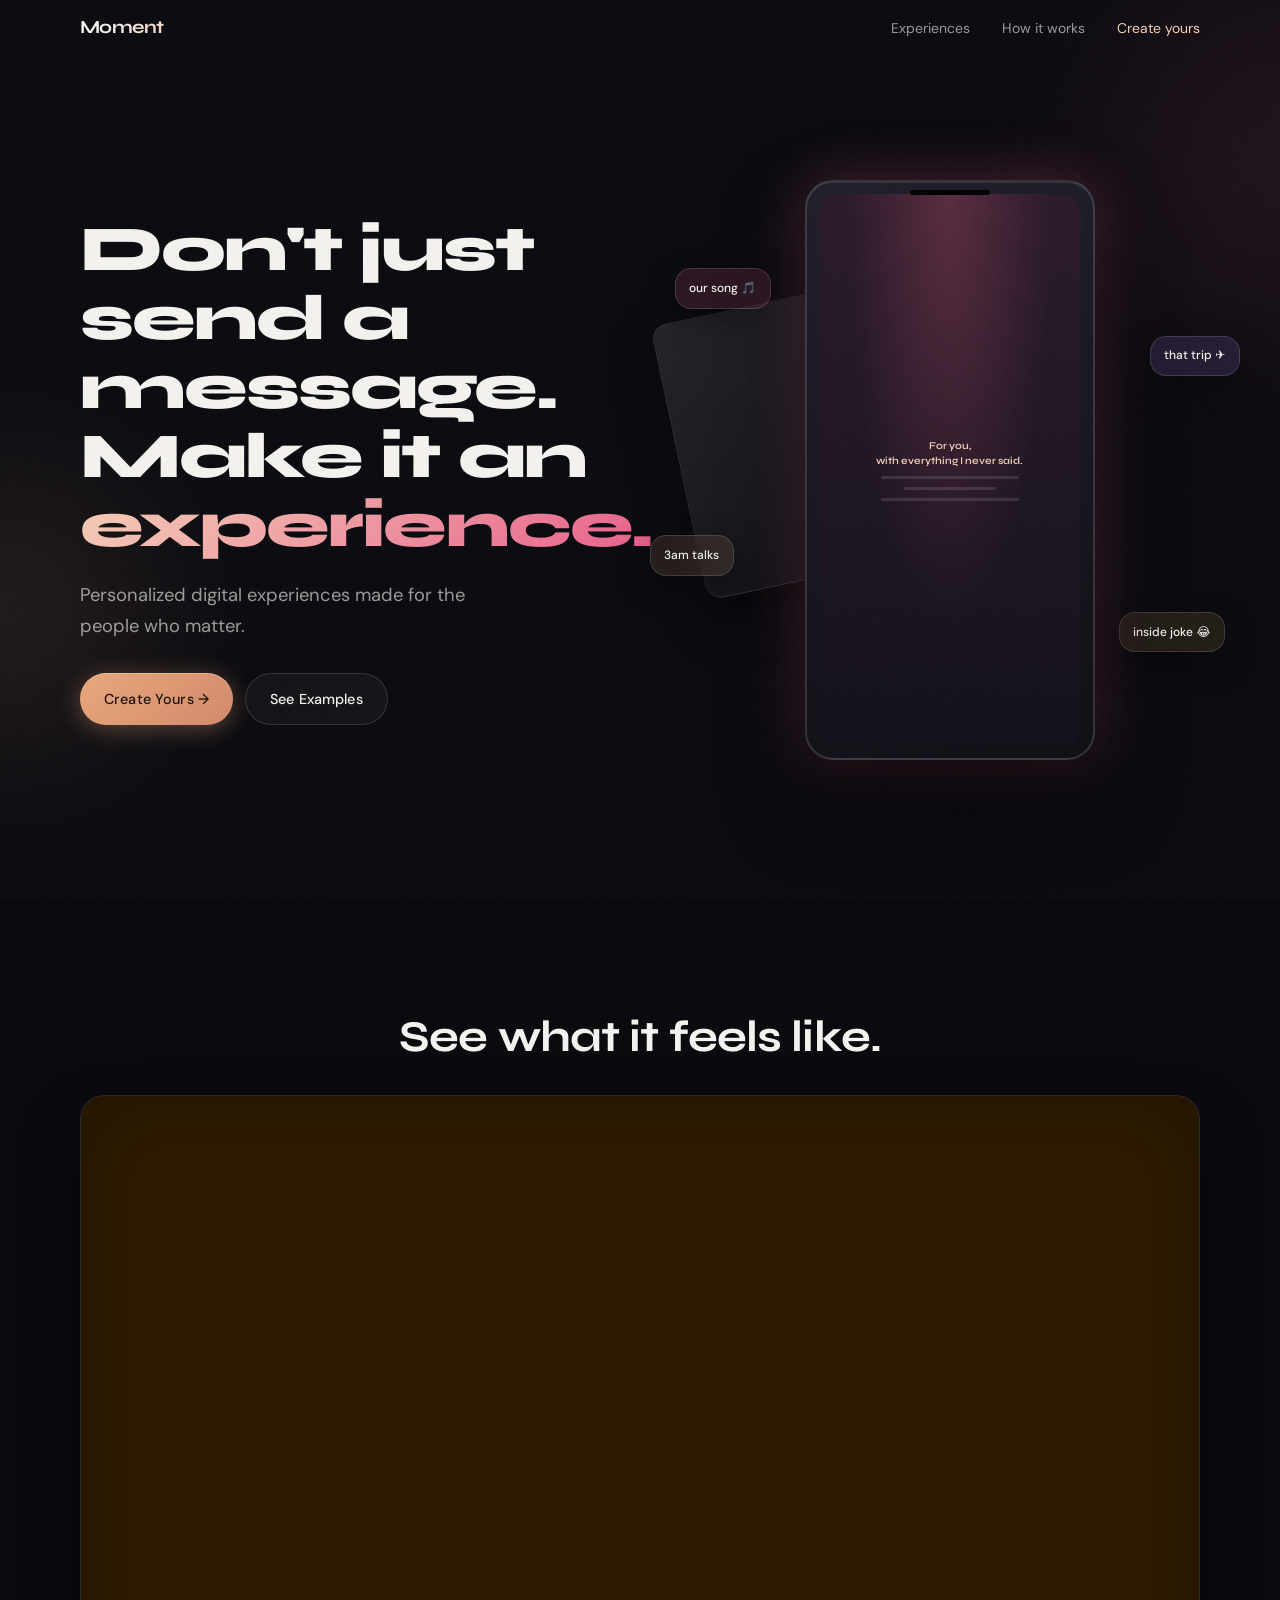
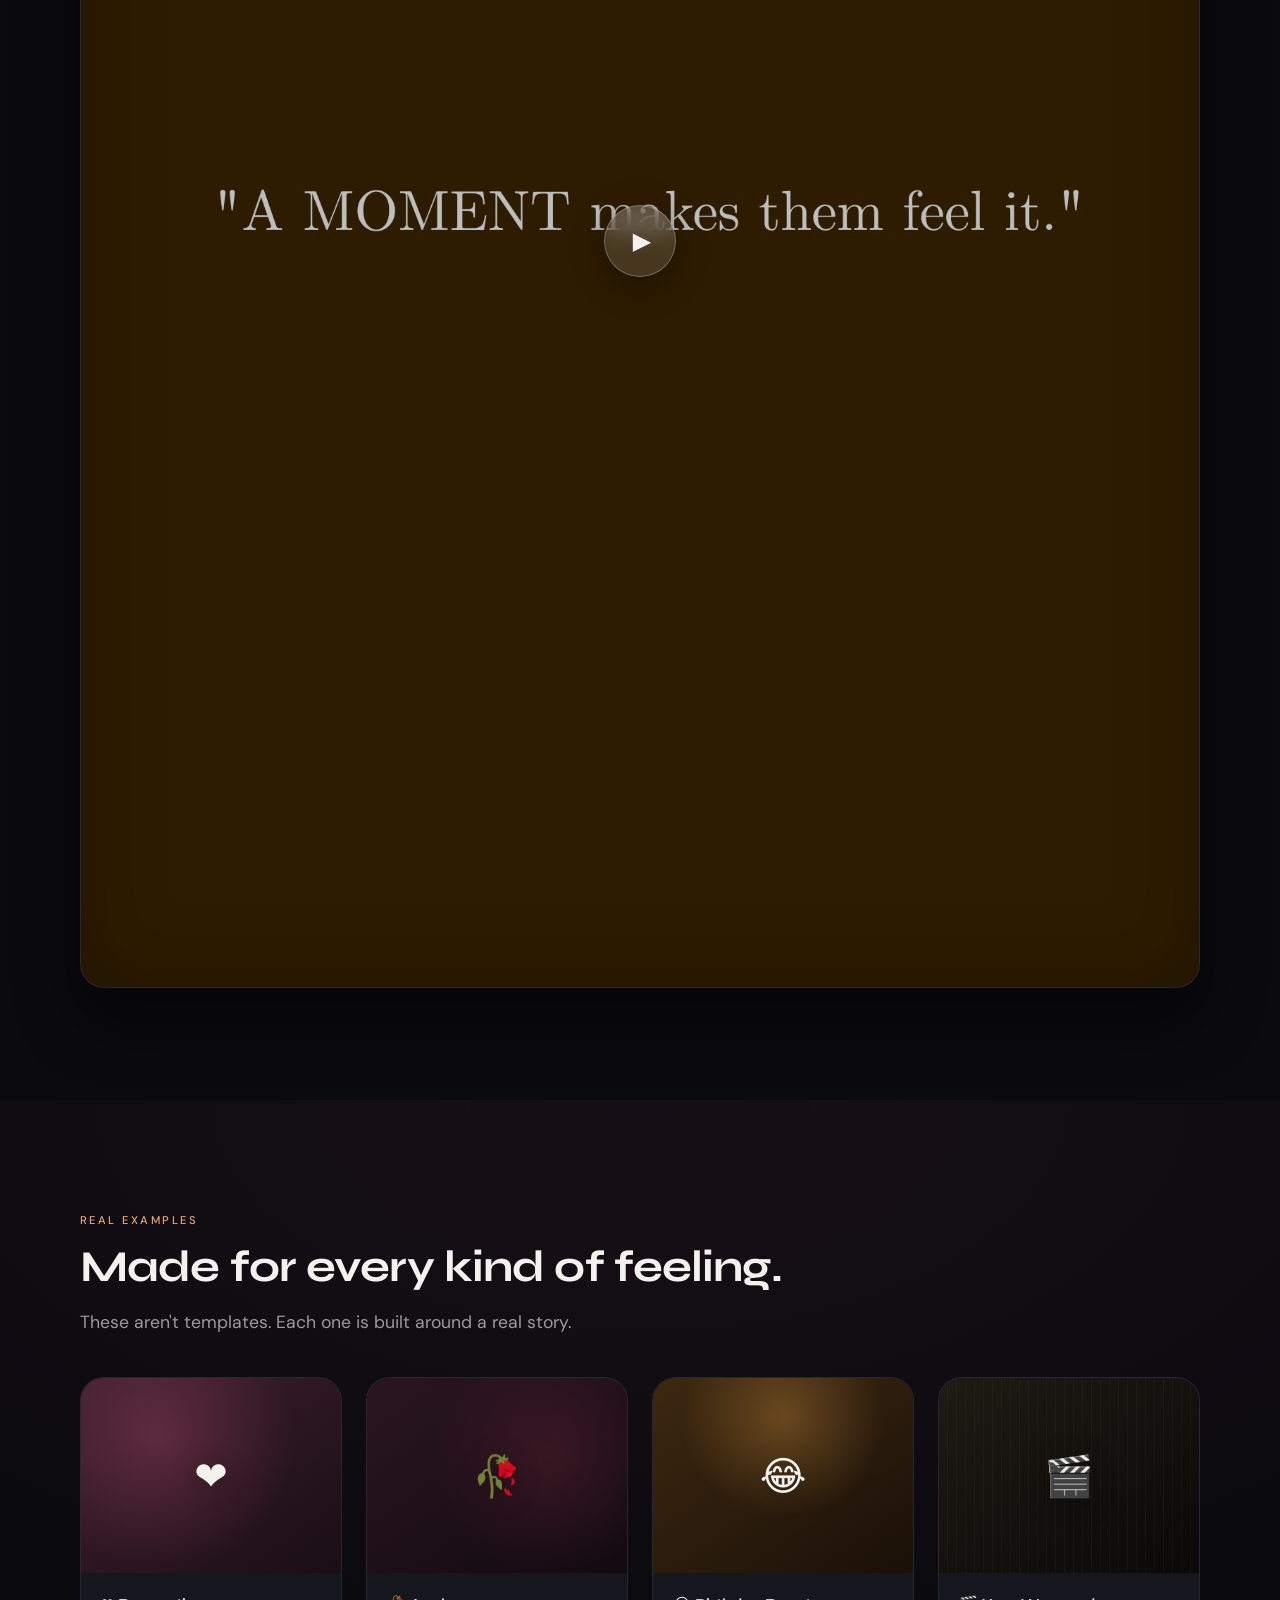
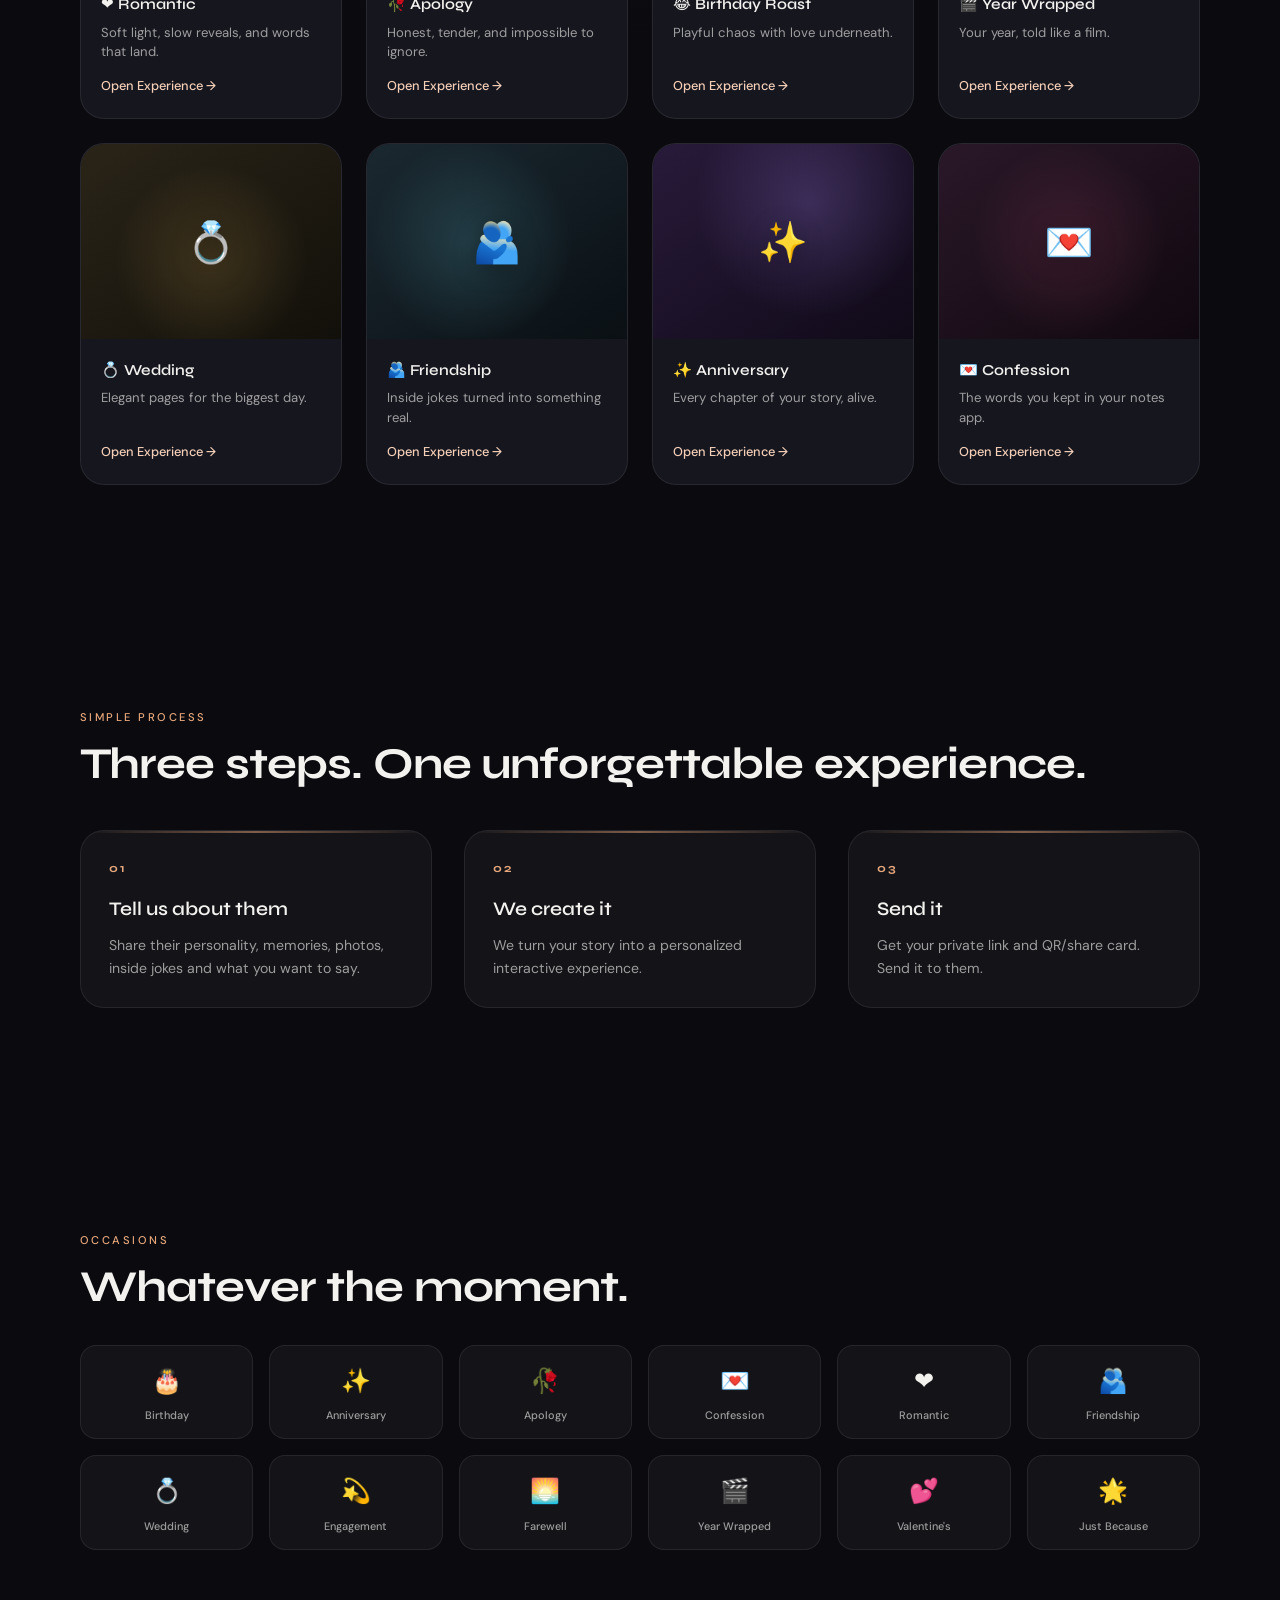
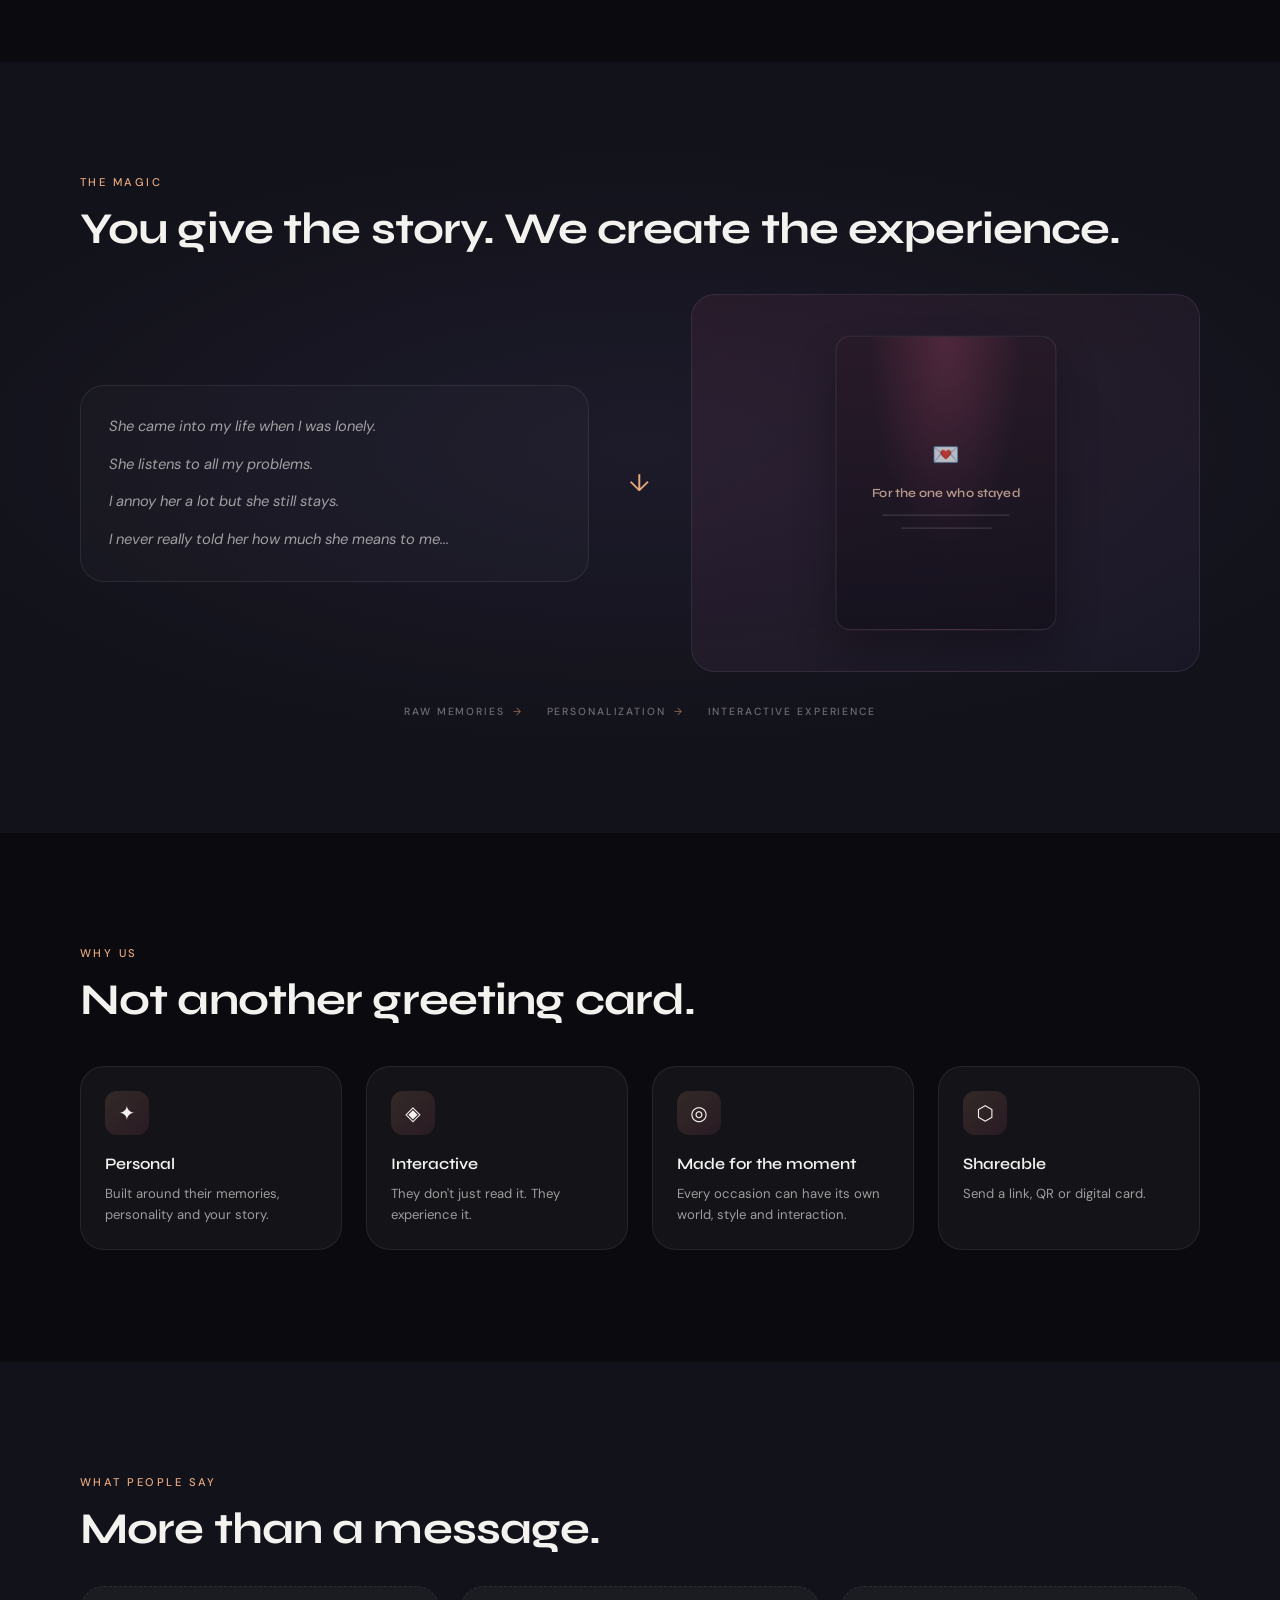
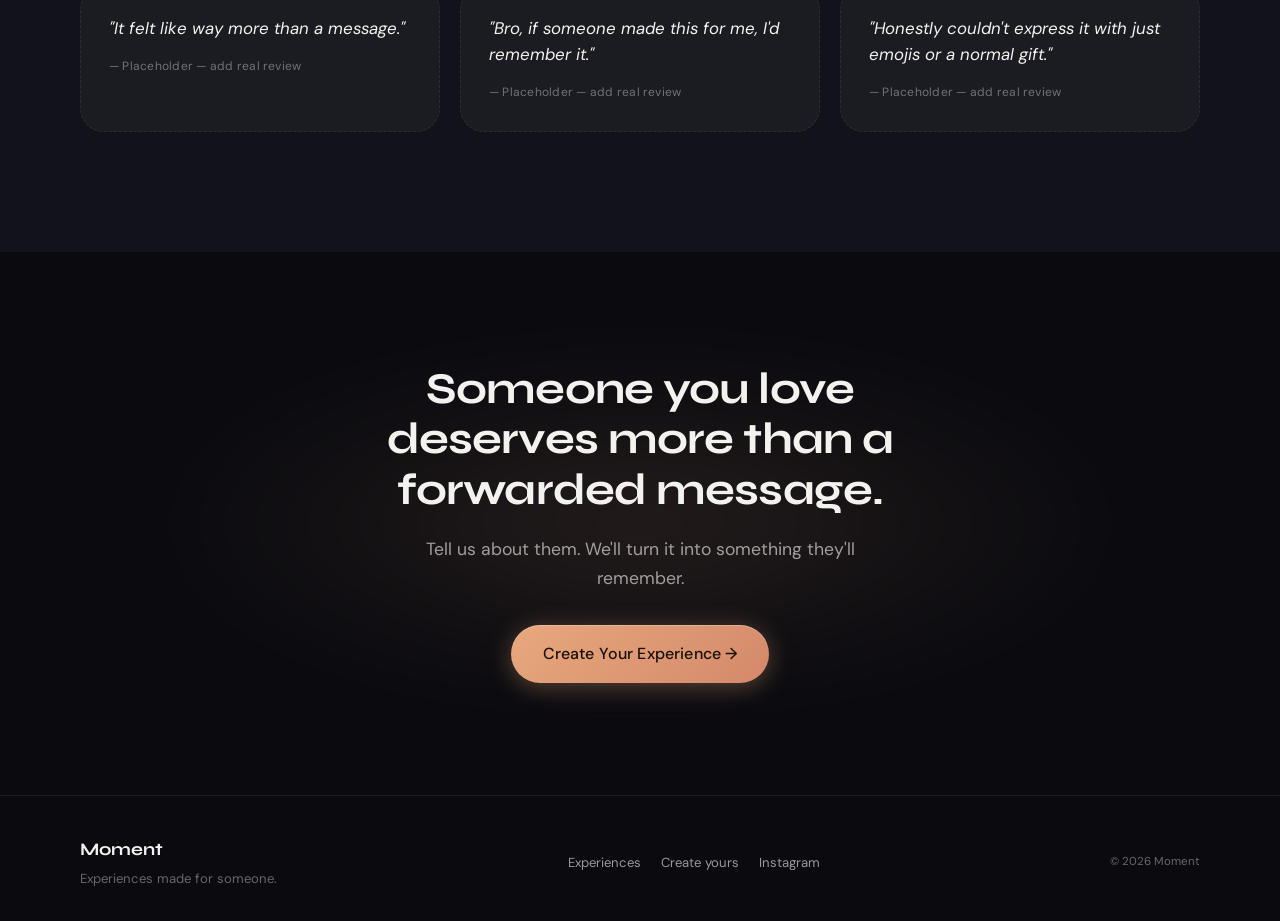
==== index.html @ 61b40cb2 "Update index.html" ====
<!DOCTYPE html>
<html lang="en">
<head>
  <meta charset="UTF-8">
  <meta name="viewport" content="width=device-width, initial-scale=1.0">
  <meta name="description" content="Personalized interactive digital experiences for the people who matter. Not a greeting card — an experience made for someone.">
  <meta name="theme-color" content="#0a0a0f">

  <!-- Open Graph -->
  <meta property="og:type" content="website">
  <meta property="og:title" content="Moment — Make it an experience">
  <meta property="og:description" content="Personalized interactive digital experiences made for the people who matter.">
  <meta property="og:image" content="assets/og-image.jpg">
  <meta property="og:url" content="">

  <!-- Twitter -->
  <meta name="twitter:card" content="summary_large_image">
  <meta name="twitter:title" content="Moment — Make it an experience">
  <meta name="twitter:description" content="Personalized interactive digital experiences made for the people who matter.">
  <meta name="twitter:image" content="assets/og-image.jpg">

  <link rel="icon" href="assets/favicon.ico" type="image/x-icon">
  <link rel="stylesheet" href="style.css">

  <title>Moment — Make it an experience</title>

  <!-- MOBILE PROMO VIDEO FIX ONLY -->
  <style>
   @media  {
    #promo .video-frame {
      width: 100%;
      aspect-ratio: 3 / 4;
      height: auto;
      overflow: hidden;
  }

  #promo #promo-video {
    width: 100%;
    height: 100%;
    object-fit: cover;
    object-position: center;
  }
}
  </style>
</head>
<body>

  <!-- 1. NAVIGATION -->
  <header class="nav" id="nav">
    <div class="nav__inner">
      <a href="#" class="nav__logo" data-brand>Moment</a>

      <button
        class="nav__toggle"
        id="nav-toggle"
        aria-label="Open menu"
        aria-expanded="false"
        aria-controls="nav-menu"
      >
        <span></span>
        <span></span>
        <span></span>
      </button>

      <nav class="nav__menu" id="nav-menu">
        <a href="#experiences" class="nav__link">Experiences</a>
        <a href="#how-it-works" class="nav__link">How it works</a>
        <a href="create.html" class="nav__link nav__link--cta" data-order-link>
          Create yours
        </a>
      </nav>
    </div>
  </header>

  <main>

    <!-- 2. HERO -->
    <section class="hero" id="hero">
      <div class="hero__bg" aria-hidden="true">
        <div class="hero__glow hero__glow--1"></div>
        <div class="hero__glow hero__glow--2"></div>
      </div>

      <div class="hero__inner">
        <div class="hero__content reveal">
          <h1 class="hero__headline">
            Don't just send a message.<br>
            Make it an <em>experience.</em>
          </h1>

          <p class="hero__sub">
            Personalized digital experiences made for the people who matter.
          </p>

          <div class="hero__ctas">
            <a href="create.html" class="btn btn--primary" data-order-link>
              Create Yours →
            </a>

            <a href="#experiences" class="btn btn--ghost">
              See Examples
            </a>
          </div>
        </div>

        <div class="hero__visual" id="hero-visual" aria-hidden="true">
          <div class="hero__card-float"></div>

          <div class="hero__memory hero__memory--1">
            our song 🎵
          </div>

          <div class="hero__memory hero__memory--2">
            that trip ✈️
          </div>

          <div class="hero__memory hero__memory--3">
            3am talks
          </div>

          <div class="hero__memory hero__memory--4">
            inside joke 😂
          </div>

          <div class="hero__phone">
            <div class="hero__phone-notch"></div>

            <div class="hero__phone-screen">
              <span class="hero__phone-text">
                For you,<br>
                with everything I never said.
              </span>

              <div class="hero__phone-line"></div>
              <div class="hero__phone-line hero__phone-line--short"></div>
              <div class="hero__phone-line"></div>
            </div>
          </div>
        </div>
      </div>
    </section>

    <!-- 3. PROMO VIDEO -->
    <section class="section video-section" id="promo">
      <div class="container">

        <h2 class="section-title reveal">
          See what it feels like.
        </h2>

        <div class="video-frame reveal reveal-delay-1">

          <video
            id="promo-video"
            playsinline
            muted
            preload="metadata"
            poster="assets/promo-poster.jpg"
          >
            <!-- MOBILE -->
            <source
              src="assets/mobile.mp4"
              media="(max-width: 768px)"
              type="video/mp4"
            >

            <!-- DESKTOP -->
            <source
              src="assets/promo.mp4"
              type="video/mp4"
            >
          </video>

          <div class="video-play" id="video-play">
            <button
              class="video-play__btn"
              aria-label="Play video"
            >
              ▶
            </button>
          </div>

        </div>
      </div>
    </section>

    <!-- 4. REAL EXPERIENCES / DEMOS -->
    <section class="section experiences" id="experiences">
      <div class="container">

        <p class="section-label reveal">
          Real examples
        </p>

        <h2 class="section-title reveal">
          Made for every kind of feeling.
        </h2>

        <p class="section-subtitle reveal reveal-delay-1">
          These aren't templates. Each one is built around a real story.
        </p>

        <div class="demo-grid" id="demo-grid"></div>

      </div>
    </section>

    <!-- 5. HOW IT WORKS -->
    <section class="section" id="how-it-works">
      <div class="container">

        <p class="section-label reveal">
          Simple process
        </p>

        <h2 class="section-title reveal">
          Three steps. One unforgettable experience.
        </h2>

        <div class="steps">

          <article class="step reveal">
            <div class="step__num">01</div>

            <h3 class="step__title">
              Tell us about them
            </h3>

            <p class="step__text">
              Share their personality, memories, photos, inside jokes and what you want to say.
            </p>
          </article>

          <article class="step reveal reveal-delay-1">
            <div class="step__num">02</div>

            <h3 class="step__title">
              We create it
            </h3>

            <p class="step__text">
              We turn your story into a personalized interactive experience.
            </p>
          </article>

          <article class="step reveal reveal-delay-2">
            <div class="step__num">03</div>

            <h3 class="step__title">
              Send it
            </h3>

            <p class="step__text">
              Get your private link and QR/share card. Send it to them.
            </p>
          </article>

        </div>
      </div>
    </section>

    <!-- 6. OCCASIONS -->
    <section class="section" id="occasions">
      <div class="container">

        <p class="section-label reveal">
          Occasions
        </p>

        <h2 class="section-title reveal">
          Whatever the moment.
        </h2>

        <div class="occasions-grid" id="occasions-grid"></div>

      </div>
    </section>

    <!-- 7. STORY → EXPERIENCE -->
    <section class="section story-transform" id="story-transform">
      <div class="container">

        <p class="section-label reveal">
          The magic
        </p>

        <h2 class="section-title reveal">
          You give the story. We create the experience.
        </h2>

        <div class="story-transform__grid">

          <div class="story-panel story-panel--raw reveal">
            <p>She came into my life when I was lonely.</p>
            <p>She listens to all my problems.</p>
            <p>I annoy her a lot but she still stays.</p>
            <p>I never really told her how much she means to me...</p>
          </div>

          <div
            class="story-arrow reveal reveal-delay-1"
            aria-hidden="true"
          >
            <span class="story-arrow__icon">↓</span>
          </div>

          <div class="story-panel story-panel--result reveal reveal-delay-2">
            <div class="story-experience-preview">

              <span class="story-experience-preview__seal">
                💌
              </span>

              <span class="story-experience-preview__title">
                For the one who stayed
              </span>

              <div class="story-experience-preview__line"></div>

              <div
                class="story-experience-preview__line"
                style="width:50%"
              ></div>

            </div>
          </div>

        </div>

        <div class="story-labels reveal">
          <span class="story-label">
            Raw memories
          </span>

          <span class="story-label">
            Personalization
          </span>

          <span class="story-label">
            Interactive experience
          </span>
        </div>

      </div>
    </section>

    <!-- 8. WHY IT'S DIFFERENT -->
    <section class="section" id="why-different">
      <div class="container">

        <p class="section-label reveal">
          Why us
        </p>

        <h2 class="section-title reveal">
          Not another greeting card.
        </h2>

        <div class="benefits">

          <article class="benefit reveal">
            <div class="benefit__icon">✦</div>

            <h3 class="benefit__title">
              Personal
            </h3>

            <p class="benefit__text">
              Built around their memories, personality and your story.
            </p>
          </article>

          <article class="benefit reveal reveal-delay-1">
            <div class="benefit__icon">◈</div>

            <h3 class="benefit__title">
              Interactive
            </h3>

            <p class="benefit__text">
              They don't just read it. They experience it.
            </p>
          </article>

          <article class="benefit reveal reveal-delay-2">
            <div class="benefit__icon">◎</div>

            <h3 class="benefit__title">
              Made for the moment
            </h3>

            <p class="benefit__text">
              Every occasion can have its own world, style and interaction.
            </p>
          </article>

          <article class="benefit reveal reveal-delay-3">
            <div class="benefit__icon">⬡</div>

            <h3 class="benefit__title">
              Shareable
            </h3>

            <p class="benefit__text">
              Send a link, QR or digital card.
            </p>
          </article>

        </div>
      </div>
    </section>

    <!-- 9. SOCIAL PROOF -->
    <section class="section testimonials" id="testimonials">
      <div class="container">

        <p class="section-label reveal">
          What people say
        </p>

        <h2 class="section-title reveal">
          More than a message.
        </h2>

        <div
          class="testimonials-track"
          id="testimonials-track"
        ></div>

      </div>
    </section>

    <!-- 10. FINAL CTA -->
    <section class="section final-cta" id="cta">

      <div
        class="final-cta__glow"
        aria-hidden="true"
      ></div>

      <div class="container">

        <h2 class="section-title reveal">
          Someone you love deserves more than a forwarded message.
        </h2>

        <p class="section-subtitle reveal reveal-delay-1">
          Tell us about them. We'll turn it into something they'll remember.
        </p>

        <a
          href="create.html"
          class="btn btn--primary btn--large reveal reveal-delay-2"
          data-order-link
        >
          Create Your Experience →
        </a>

      </div>
    </section>

  </main>

  <!-- 11. FOOTER -->
  <footer class="footer">
    <div class="container footer__inner">

      <div>
        <div class="footer__brand" data-brand>
          Moment
        </div>

        <p class="footer__tagline">
          Experiences made for someone.
        </p>
      </div>

      <div class="footer__links">

        <a
          href="#experiences"
          class="footer__link"
        >
          Experiences
        </a>

        <a
          href="create.html"
          class="footer__link"
          data-order-link
        >
          Create yours
        </a>

        <a
          href="#"
          class="footer__link"
          id="footer-instagram"
          target="_blank"
          rel="noopener noreferrer"
        >
          Instagram
        </a>

      </div>

      <p class="footer__copy">
        © <span id="year"></span>
        <span data-brand>Moment</span>
      </p>

    </div>
  </footer>

  <script>
    document.getElementById('year').textContent = new Date().getFullYear();
  </script>

  <script src="script.js"></script>

</body>
</html>
---- style.css ----
/* ============================================================
   MOMENT — Premium Landing Page Styles
   Mobile-first · Static · GitHub Pages
   ============================================================ */

@import url('https://fonts.googleapis.com/css2?family=DM+Sans:ital,opsz,wght@0,9..40,300;0,9..40,400;0,9..40,500;0,9..40,600;1,9..40,400&family=Syne:wght@500;600;700;800&display=swap');

/* --- Tokens --- */
:root {
  --bg: #0a0a0f;
  --bg-elevated: #12121a;
  --bg-card: #16161f;
  --surface: rgba(255, 255, 255, 0.04);
  --surface-hover: rgba(255, 255, 255, 0.07);
  --border: rgba(255, 255, 255, 0.08);
  --border-strong: rgba(255, 255, 255, 0.14);
  --text: #f4f2ef;
  --text-muted: rgba(244, 242, 239, 0.62);
  --text-dim: rgba(244, 242, 239, 0.4);
  --accent: #e8a87c;
  --accent-soft: #f5d0b8;
  --accent-glow: rgba(232, 168, 124, 0.35);
  --rose: #e85d8a;
  --rose-glow: rgba(232, 93, 138, 0.3);
  --violet: #9b7fe8;
  --gold: #d4a853;

  --font-display: 'Syne', system-ui, sans-serif;
  --font-body: 'DM Sans', system-ui, sans-serif;

  --radius-sm: 10px;
  --radius-md: 16px;
  --radius-lg: 24px;
  --radius-xl: 32px;

  --ease: cubic-bezier(0.22, 1, 0.36, 1);
  --ease-snap: cubic-bezier(0.34, 1.2, 0.48, 1);

  --nav-h: 56px;
  --section-pad: clamp(4rem, 10vw, 7rem);
  --container: min(1120px, 100% - 2rem);
}

/* --- Reset --- */
*,
*::before,
*::after {
  box-sizing: border-box;
  margin: 0;
  padding: 0;
}

html {
  scroll-behavior: smooth;
  -webkit-text-size-adjust: 100%;
}

body {
  font-family: var(--font-body);
  font-size: 1rem;
  line-height: 1.6;
  color: var(--text);
  background: var(--bg);
  overflow-x: hidden;
  -webkit-font-smoothing: antialiased;
}

img,
video {
  max-width: 100%;
  display: block;
}

a {
  color: inherit;
  text-decoration: none;
}

button {
  font: inherit;
  cursor: pointer;
  border: none;
  background: none;
  color: inherit;
}

ul {
  list-style: none;
}

/* --- Grain overlay --- */
body::before {
  content: '';
  position: fixed;
  inset: 0;
  pointer-events: none;
  z-index: 9999;
  opacity: 0.035;
  background-image: url("data:image/svg+xml,%3Csvg viewBox='0 0 256 256' xmlns='http://www.w3.org/2000/svg'%3E%3Cfilter id='n'%3E%3CfeTurbulence type='fractalNoise' baseFrequency='0.85' numOctaves='4' stitchTiles='stitch'/%3E%3C/filter%3E%3Crect width='100%25' height='100%25' filter='url(%23n)'/%3E%3C/svg%3E");
  background-repeat: repeat;
  background-size: 180px;
}

/* --- Layout --- */
.container {
  width: var(--container);
  margin-inline: auto;
}

.section {
  padding-block: var(--section-pad);
  position: relative;
}

.section-label {
  font-family: var(--font-body);
  font-size: 0.7rem;
  font-weight: 500;
  letter-spacing: 0.22em;
  text-transform: uppercase;
  color: var(--accent);
  margin-bottom: 0.75rem;
}

.section-title {
  font-family: var(--font-display);
  font-size: clamp(1.75rem, 5vw, 2.75rem);
  font-weight: 700;
  line-height: 1.15;
  letter-spacing: -0.02em;
  margin-bottom: 1rem;
}

.section-subtitle {
  font-size: clamp(0.95rem, 2.5vw, 1.1rem);
  color: var(--text-muted);
  max-width: 42ch;
  line-height: 1.65;
}

/* --- Buttons --- */
.btn {
  display: inline-flex;
  align-items: center;
  justify-content: center;
  gap: 0.4rem;
  padding: 0.85rem 1.5rem;
  border-radius: 999px;
  font-family: var(--font-body);
  font-size: 0.9rem;
  font-weight: 500;
  letter-spacing: 0.01em;
  transition: transform 0.35s var(--ease), box-shadow 0.35s var(--ease), background 0.35s var(--ease);
  -webkit-tap-highlight-color: transparent;
  white-space: nowrap;
}

.btn:active {
  transform: scale(0.97);
}

.btn--primary {
  background: linear-gradient(135deg, var(--accent) 0%, #d4896a 100%);
  color: #1a1008;
  box-shadow: 0 4px 24px var(--accent-glow), inset 0 1px 0 rgba(255, 255, 255, 0.25);
}

.btn--primary:hover {
  box-shadow: 0 8px 32px var(--accent-glow), inset 0 1px 0 rgba(255, 255, 255, 0.3);
  transform: translateY(-2px);
}

.btn--ghost {
  background: var(--surface);
  border: 1px solid var(--border-strong);
  color: var(--text);
  backdrop-filter: blur(12px);
  -webkit-backdrop-filter: blur(12px);
}

.btn--ghost:hover {
  background: var(--surface-hover);
  border-color: rgba(255, 255, 255, 0.2);
  transform: translateY(-2px);
}

.btn--large {
  padding: 1rem 2rem;
  font-size: 1rem;
}

/* --- Navigation --- */
.nav {
  position: fixed;
  top: 0;
  left: 0;
  right: 0;
  z-index: 100;
  height: var(--nav-h);
  display: flex;
  align-items: center;
  transition: background 0.4s var(--ease), border-color 0.4s var(--ease), backdrop-filter 0.4s;
}

.nav--scrolled {
  background: rgba(10, 10, 15, 0.82);
  backdrop-filter: blur(20px) saturate(1.4);
  -webkit-backdrop-filter: blur(20px) saturate(1.4);
  border-bottom: 1px solid var(--border);
}

.nav__inner {
  width: var(--container);
  margin-inline: auto;
  display: flex;
  align-items: center;
  justify-content: space-between;
}

.nav__logo {
  font-family: var(--font-display);
  font-size: 1.15rem;
  font-weight: 700;
  letter-spacing: -0.03em;
  background: linear-gradient(135deg, var(--text) 40%, var(--accent-soft));
  -webkit-background-clip: text;
  -webkit-text-fill-color: transparent;
  background-clip: text;
}

.nav__toggle {
  width: 40px;
  height: 40px;
  display: flex;
  flex-direction: column;
  align-items: center;
  justify-content: center;
  gap: 5px;
  border-radius: var(--radius-sm);
  -webkit-tap-highlight-color: transparent;
  position: relative;
  z-index: 110;
}

.nav__toggle span {
  display: block;
  width: 20px;
  height: 1.5px;
  background: var(--text);
  border-radius: 2px;
  transition: transform 0.35s var(--ease), opacity 0.35s;
}

.nav__toggle[aria-expanded='true'] span:nth-child(1) {
  transform: translateY(6.5px) rotate(45deg);
}

.nav__toggle[aria-expanded='true'] span:nth-child(2) {
  opacity: 0;
}

.nav__toggle[aria-expanded='true'] span:nth-child(3) {
  transform: translateY(-6.5px) rotate(-45deg);
}

.nav__menu {
  position: fixed;
  inset: var(--nav-h) 0 0 0;
  background: rgba(10, 10, 15, 0.96);
  backdrop-filter: blur(24px);
  -webkit-backdrop-filter: blur(24px);
  display: flex;
  flex-direction: column;
  align-items: center;
  justify-content: center;
  gap: 2rem;
  opacity: 0;
  visibility: hidden;
  transition: opacity 0.35s var(--ease), visibility 0.35s;
}

.nav-menu--open {
  opacity: 1;
  visibility: visible;
}

.nav__link {
  font-family: var(--font-display);
  font-size: 1.5rem;
  font-weight: 600;
  color: var(--text-muted);
  transition: color 0.3s;
}

.nav__link:hover,
.nav__link--cta {
  color: var(--text);
}

.nav__link--cta {
  color: var(--accent-soft);
}

body.nav-open {
  overflow: hidden;
}

@media (min-width: 768px) {
  .nav__toggle {
    display: none;
  }

  .nav__menu {
    position: static;
    flex-direction: row;
    gap: 2rem;
    opacity: 1;
    visibility: visible;
    background: none;
    backdrop-filter: none;
    inset: auto;
  }

  .nav__link {
    font-family: var(--font-body);
    font-size: 0.875rem;
    font-weight: 400;
  }
}

/* --- Hero --- */
.hero {
  min-height: 100dvh;
  min-height: 100vh;
  padding-top: calc(var(--nav-h) + 2rem);
  padding-bottom: 3rem;
  display: flex;
  flex-direction: column;
  justify-content: center;
  position: relative;
  overflow: hidden;
}

.hero__bg {
  position: absolute;
  inset: 0;
  pointer-events: none;
  z-index: 0;
}

.hero__glow {
  position: absolute;
  border-radius: 50%;
  filter: blur(80px);
  opacity: 0.5;
}

.hero__glow--1 {
  width: 60vw;
  height: 60vw;
  max-width: 500px;
  max-height: 500px;
  top: -10%;
  right: -20%;
  background: radial-gradient(circle, var(--rose-glow), transparent 70%);
  animation: glowDrift 14s ease-in-out infinite;
}

.hero__glow--2 {
  width: 50vw;
  height: 50vw;
  max-width: 400px;
  max-height: 400px;
  bottom: 10%;
  left: -15%;
  background: radial-gradient(circle, var(--accent-glow), transparent 70%);
  animation: glowDrift 18s ease-in-out infinite reverse;
}

@keyframes glowDrift {
  0%, 100% { transform: translate(0, 0) scale(1); }
  50% { transform: translate(20px, -15px) scale(1.08); }
}

.hero__inner {
  position: relative;
  z-index: 1;
  width: var(--container);
  margin-inline: auto;
  display: grid;
  gap: 2.5rem;
  align-items: center;
}

.hero__content {
  text-align: center;
}

.hero__headline {
  font-family: var(--font-display);
  font-size: clamp(2.1rem, 7.5vw, 4rem);
  font-weight: 800;
  line-height: 1.08;
  letter-spacing: -0.03em;
  margin-bottom: 1.25rem;
}

.hero__headline em {
  font-style: normal;
  background: linear-gradient(135deg, var(--accent-soft) 0%, var(--rose) 100%);
  -webkit-background-clip: text;
  -webkit-text-fill-color: transparent;
  background-clip: text;
}

.hero__sub {
  font-size: clamp(1rem, 3vw, 1.15rem);
  color: var(--text-muted);
  max-width: 34ch;
  margin-inline: auto;
  margin-bottom: 2rem;
  line-height: 1.65;
}

.hero__ctas {
  display: flex;
  flex-wrap: wrap;
  gap: 0.75rem;
  justify-content: center;
}

/* Hero visual composition */
.hero__visual {
  position: relative;
  width: min(320px, 85vw);
  height: min(420px, 70vw);
  margin-inline: auto;
  --px: 0;
  --py: 0;
  perspective: 1200px;
}

.hero__phone {
  position: absolute;
  left: 50%;
  top: 50%;
  width: 58%;
  aspect-ratio: 9 / 18;
  transform: translate(-50%, -50%) translate(calc(var(--px) * 12px), calc(var(--py) * 10px)) rotateY(calc(var(--px) * 8deg)) rotateX(calc(var(--py) * -6deg));
  border-radius: 28px;
  background: linear-gradient(160deg, #1e1e2a 0%, #0e0e14 100%);
  border: 2px solid var(--border-strong);
  box-shadow:
    0 40px 80px rgba(0, 0, 0, 0.55),
    0 0 60px var(--rose-glow),
    inset 0 1px 0 rgba(255, 255, 255, 0.1);
  overflow: hidden;
  transition: transform 0.15s ease-out;
  z-index: 3;
}

.hero__phone-notch {
  position: absolute;
  top: 8px;
  left: 50%;
  transform: translateX(-50%);
  width: 28%;
  height: 5px;
  background: #000;
  border-radius: 99px;
  z-index: 2;
}

.hero__phone-screen {
  position: absolute;
  inset: 12px;
  border-radius: 20px;
  background:
    radial-gradient(ellipse at 50% 0%, rgba(232, 93, 138, 0.25), transparent 55%),
    linear-gradient(180deg, #2a1a28 0%, #12101a 100%);
  display: flex;
  flex-direction: column;
  align-items: center;
  justify-content: center;
  gap: 0.5rem;
  padding: 1rem;
  overflow: hidden;
}

.hero__phone-text {
  font-family: var(--font-display);
  font-size: 0.65rem;
  font-weight: 600;
  text-align: center;
  color: var(--accent-soft);
  line-height: 1.4;
}

.hero__phone-line {
  width: 60%;
  height: 3px;
  border-radius: 99px;
  background: rgba(255, 255, 255, 0.12);
}

.hero__phone-line--short {
  width: 40%;
}

.hero__memory {
  position: absolute;
  padding: 0.6rem 0.85rem;
  border-radius: var(--radius-md);
  font-size: 0.75rem;
  font-weight: 500;
  backdrop-filter: blur(16px);
  -webkit-backdrop-filter: blur(16px);
  border: 1px solid var(--border-strong);
  box-shadow: 0 12px 32px rgba(0, 0, 0, 0.35);
  animation: floatMemory 5s ease-in-out infinite;
  z-index: 2;
}

.hero__memory--1 {
  top: 8%;
  left: -5%;
  background: rgba(232, 93, 138, 0.15);
  animation-delay: 0s;
  transform: translate(calc(var(--px) * -18px), calc(var(--py) * -12px));
}

.hero__memory--2 {
  top: 22%;
  right: -8%;
  background: rgba(155, 127, 232, 0.15);
  animation-delay: -1.5s;
  transform: translate(calc(var(--px) * 20px), calc(var(--py) * -8px));
}

.hero__memory--3 {
  bottom: 28%;
  left: -10%;
  background: rgba(232, 168, 124, 0.12);
  animation-delay: -3s;
  transform: translate(calc(var(--px) * -14px), calc(var(--py) * 14px));
}

.hero__memory--4 {
  bottom: 12%;
  right: -5%;
  background: rgba(212, 168, 83, 0.12);
  animation-delay: -2s;
  transform: translate(calc(var(--px) * 16px), calc(var(--py) * 10px));
}

@keyframes floatMemory {
  0%, 100% { translate: 0 0; }
  50% { translate: 0 -8px; }
}

.hero__card-float {
  position: absolute;
  width: 42%;
  aspect-ratio: 3 / 4;
  border-radius: var(--radius-md);
  background: linear-gradient(145deg, rgba(255, 255, 255, 0.1), rgba(255, 255, 255, 0.02));
  border: 1px solid var(--border);
  top: 50%;
  left: 50%;
  transform: translate(-130%, -60%) rotate(-12deg) translate(calc(var(--px) * -10px), calc(var(--py) * -6px));
  box-shadow: 0 20px 50px rgba(0, 0, 0, 0.4);
  z-index: 1;
  animation: cardBob 6s ease-in-out infinite;
}

@keyframes cardBob {
  0%, 100% { transform: translate(-130%, -60%) rotate(-12deg); }
  50% { transform: translate(-130%, -65%) rotate(-10deg); }
}

@media (min-width: 900px) {
  .hero__inner {
    grid-template-columns: 1fr 1fr;
    gap: 3rem;
  }

  .hero__content {
    text-align: left;
  }

  .hero__sub {
    margin-inline: 0;
  }

  .hero__ctas {
    justify-content: flex-start;
  }

  .hero__visual {
    width: 100%;
    height: 480px;
    margin-inline: 0;
  }
}

/* --- Promo Video --- */
.video-section {
  text-align: center;
}

.video-section .section-title {
  margin-bottom: 2rem;
}

.video-frame {
  position: relative;
  width: min(720px, 100%);
  margin-inline: auto;
  border-radius: var(--radius-lg);
  overflow: hidden;
  background: var(--bg-card);
  border: 1px solid var(--border);
  box-shadow:
    0 32px 64px rgba(0, 0, 0, 0.45),
    0 0 0 1px rgba(255, 255, 255, 0.04) inset;
}

.video-frame::before {
  content: '';
  position: absolute;
  inset: 0;
  border-radius: inherit;
  box-shadow: inset 0 0 80px rgba(0, 0, 0, 0.3);
  pointer-events: none;
  z-index: 2;
}

.video-frame video {
  width: 100%;
  aspect-ratio: 9 / 16;
  object-fit: cover;
  background: #0e0e14;
}

@media (min-width: 600px) {
  .video-frame video {
    aspect-ratio: 16 / 9;
  }
}

.video-play {
  position: absolute;
  inset: 0;
  display: flex;
  align-items: center;
  justify-content: center;
  z-index: 3;
  background: rgba(0, 0, 0, 0.25);
  transition: opacity 0.4s, background 0.4s;
}

.video-play.is-hidden {
  opacity: 0;
  pointer-events: none;
}

.video-play__btn {
  width: 72px;
  height: 72px;
  border-radius: 50%;
  background: rgba(255, 255, 255, 0.12);
  backdrop-filter: blur(12px);
  -webkit-backdrop-filter: blur(12px);
  border: 1px solid rgba(255, 255, 255, 0.25);
  display: flex;
  align-items: center;
  justify-content: center;
  font-size: 1.5rem;
  padding-left: 4px;
  transition: transform 0.35s var(--ease), background 0.35s;
  box-shadow: 0 8px 32px rgba(0, 0, 0, 0.4);
}

.video-play__btn:hover {
  transform: scale(1.08);
  background: rgba(255, 255, 255, 0.18);
}

/* --- Demo Cards --- */
.experiences {
  background:
    radial-gradient(ellipse 80% 50% at 50% 0%, rgba(232, 93, 138, 0.06), transparent),
    var(--bg);
}

.demo-grid {
  display: grid;
  grid-template-columns: 1fr;
  gap: 1.25rem;
  margin-top: 2.5rem;
}

@media (min-width: 540px) {
  .demo-grid {
    grid-template-columns: repeat(2, 1fr);
  }
}

@media (min-width: 900px) {
  .demo-grid {
    grid-template-columns: repeat(3, 1fr);
    gap: 1.5rem;
  }
}

@media (min-width: 1100px) {
  .demo-grid {
    grid-template-columns: repeat(4, 1fr);
  }
}

.demo-card {
  display: flex;
  flex-direction: column;
  border-radius: var(--radius-lg);
  overflow: hidden;
  background: var(--bg-card);
  border: 1px solid var(--border);
  transition: transform 0.4s var(--ease), box-shadow 0.4s var(--ease), border-color 0.4s;
  --tx: 0;
  --ty: 0;
  --rx: 0;
  --ry: 0;
  transform: translate3d(calc(var(--tx) * 1px), calc(var(--ty) * 1px), 0) rotateX(calc(var(--rx) * 1deg)) rotateY(calc(var(--ry) * 1deg));
  -webkit-tap-highlight-color: transparent;
}

.demo-card:hover {
  border-color: var(--border-strong);
  box-shadow: 0 24px 48px rgba(0, 0, 0, 0.35);
}

.demo-card__preview {
  aspect-ratio: 4 / 3;
  position: relative;
  overflow: hidden;
}

.demo-card__img {
  width: 100%;
  height: 100%;
  object-fit: cover;
}

.demo-card__visual {
  width: 100%;
  height: 100%;
  display: flex;
  align-items: center;
  justify-content: center;
  position: relative;
}

.demo-card__visual::before {
  content: '';
  position: absolute;
  inset: 0;
  opacity: 0.6;
  animation: cardShimmer 8s ease-in-out infinite;
}

@keyframes cardShimmer {
  0%, 100% { opacity: 0.5; }
  50% { opacity: 0.8; }
}

.demo-card__emoji {
  font-size: 2.5rem;
  position: relative;
  z-index: 1;
  filter: drop-shadow(0 4px 12px rgba(0, 0, 0, 0.3));
}

/* Theme-specific demo visuals */
.demo-card__visual--romantic {
  background: linear-gradient(145deg, #3d1f2e 0%, #1a0e14 100%);
}
.demo-card__visual--romantic::before {
  background: radial-gradient(circle at 30% 30%, rgba(232, 93, 138, 0.4), transparent 60%);
}

.demo-card__visual--apology {
  background: linear-gradient(145deg, #2a1520 0%, #120a10 100%);
}
.demo-card__visual--apology::before {
  background: radial-gradient(circle at 70% 40%, rgba(120, 40, 60, 0.5), transparent 55%);
}

.demo-card__visual--birthday {
  background: linear-gradient(145deg, #3d2810 0%, #1a1008 100%);
}
.demo-card__visual--birthday::before {
  background: radial-gradient(circle at 50% 20%, rgba(255, 180, 80, 0.45), transparent 50%);
}

.demo-card__visual--year-wrapped {
  background: linear-gradient(145deg, #1e1a14 0%, #0a0908 100%);
}
.demo-card__visual--year-wrapped::before {
  background: repeating-linear-gradient(90deg, transparent, transparent 8px, rgba(212, 168, 83, 0.08) 8px, rgba(212, 168, 83, 0.08) 9px);
}

.demo-card__visual--wedding {
  background: linear-gradient(145deg, #2a2418 0%, #12100a 100%);
}
.demo-card__visual--wedding::before {
  background: radial-gradient(circle at 50% 60%, rgba(212, 168, 83, 0.3), transparent 55%);
}

.demo-card__visual--friendship {
  background: linear-gradient(145deg, #1a2830 0%, #0a1014 100%);
}
.demo-card__visual--friendship::before {
  background: radial-gradient(circle at 40% 50%, rgba(92, 180, 200, 0.35), transparent 55%);
}

.demo-card__visual--anniversary {
  background: linear-gradient(145deg, #281a3a 0%, #100a18 100%);
}
.demo-card__visual--anniversary::before {
  background: radial-gradient(circle at 60% 30%, rgba(155, 127, 232, 0.4), transparent 55%);
}

.demo-card__visual--confession {
  background: linear-gradient(145deg, #2a1828 0%, #100810 100%);
}
.demo-card__visual--confession::before {
  background: radial-gradient(circle at 50% 50%, rgba(232, 93, 138, 0.25), transparent 60%);
}

.demo-card__body {
  padding: 1.15rem 1.25rem 1.35rem;
  display: flex;
  flex-direction: column;
  gap: 0.4rem;
  flex: 1;
}

.demo-card__tag {
  font-family: var(--font-display);
  font-size: 0.95rem;
  font-weight: 600;
}

.demo-card__desc {
  font-size: 0.82rem;
  color: var(--text-muted);
  line-height: 1.5;
  flex: 1;
}

.demo-card__link {
  font-size: 0.8rem;
  font-weight: 500;
  color: var(--accent-soft);
  margin-top: 0.5rem;
  transition: letter-spacing 0.3s;
}

.demo-card:hover .demo-card__link {
  letter-spacing: 0.03em;
}

/* --- How It Works --- */
.steps {
  display: grid;
  gap: 1.5rem;
  margin-top: 2.5rem;
}

@media (min-width: 768px) {
  .steps {
    grid-template-columns: repeat(3, 1fr);
    gap: 2rem;
  }
}

.step {
  padding: 1.75rem;
  border-radius: var(--radius-lg);
  background: var(--surface);
  border: 1px solid var(--border);
  position: relative;
  overflow: hidden;
}

.step::before {
  content: '';
  position: absolute;
  top: 0;
  left: 0;
  right: 0;
  height: 2px;
  background: linear-gradient(90deg, transparent, var(--accent), transparent);
  opacity: 0.5;
}

.step__num {
  font-family: var(--font-display);
  font-size: 0.75rem;
  font-weight: 700;
  letter-spacing: 0.15em;
  color: var(--accent);
  margin-bottom: 1rem;
}

.step__title {
  font-family: var(--font-display);
  font-size: 1.2rem;
  font-weight: 600;
  margin-bottom: 0.6rem;
}

.step__text {
  font-size: 0.88rem;
  color: var(--text-muted);
  line-height: 1.6;
}

/* --- Occasions --- */
.occasions-grid {
  display: grid;
  grid-template-columns: repeat(3, 1fr);
  gap: 0.75rem;
  margin-top: 2rem;
}

@media (min-width: 540px) {
  .occasions-grid {
    grid-template-columns: repeat(4, 1fr);
  }
}

@media (min-width: 768px) {
  .occasions-grid {
    grid-template-columns: repeat(6, 1fr);
    gap: 1rem;
  }
}

.occasion-chip {
  display: flex;
  flex-direction: column;
  align-items: center;
  gap: 0.5rem;
  padding: 1rem 0.5rem;
  border-radius: var(--radius-md);
  background: var(--surface);
  border: 1px solid var(--border);
  text-align: center;
  transition: background 0.3s, border-color 0.3s, transform 0.3s var(--ease);
  -webkit-tap-highlight-color: transparent;
}

.occasion-chip:hover {
  background: var(--surface-hover);
  border-color: var(--border-strong);
  transform: translateY(-3px);
}

.occasion-chip__icon {
  font-size: 1.5rem;
}

.occasion-chip__label {
  font-size: 0.68rem;
  font-weight: 500;
  color: var(--text-muted);
  line-height: 1.3;
}

/* --- Story Transform --- */
.story-transform {
  background:
    radial-gradient(ellipse 60% 40% at 50% 50%, rgba(155, 127, 232, 0.08), transparent),
    var(--bg-elevated);
  overflow: hidden;
}

.story-transform__grid {
  display: grid;
  gap: 2rem;
  margin-top: 2.5rem;
  align-items: center;
}

@media (min-width: 900px) {
  .story-transform__grid {
    grid-template-columns: 1fr auto 1fr;
    gap: 2.5rem;
  }
}

.story-panel {
  padding: 1.75rem;
  border-radius: var(--radius-lg);
  border: 1px solid var(--border);
  position: relative;
}

.story-panel--raw {
  background: rgba(255, 255, 255, 0.02);
  font-family: var(--font-body);
  font-size: 0.92rem;
  color: var(--text-muted);
  line-height: 1.75;
  font-style: italic;
}

.story-panel--raw p + p {
  margin-top: 0.75rem;
}

.story-panel--result {
  background: linear-gradient(145deg, rgba(232, 93, 138, 0.08), rgba(155, 127, 232, 0.06));
  min-height: 220px;
  display: flex;
  align-items: center;
  justify-content: center;
  overflow: hidden;
}

.story-experience-preview {
  width: 85%;
  max-width: 240px;
  aspect-ratio: 3 / 4;
  border-radius: var(--radius-md);
  background:
    radial-gradient(ellipse at 50% 0%, rgba(232, 93, 138, 0.3), transparent 50%),
    linear-gradient(180deg, #2a1a28, #12101a);
  border: 1px solid var(--border-strong);
  box-shadow: 0 24px 48px rgba(0, 0, 0, 0.4);
  display: flex;
  flex-direction: column;
  align-items: center;
  justify-content: center;
  gap: 0.75rem;
  padding: 1.25rem;
  transform: scale(0.92);
  opacity: 0.7;
  transition: transform 0.8s var(--ease), opacity 0.8s var(--ease), box-shadow 0.8s;
}

.story-transform.is-active .story-experience-preview {
  transform: scale(1);
  opacity: 1;
  box-shadow: 0 32px 64px rgba(232, 93, 138, 0.2);
}

.story-experience-preview__seal {
  font-size: 1.5rem;
}

.story-experience-preview__title {
  font-family: var(--font-display);
  font-size: 0.85rem;
  font-weight: 600;
  text-align: center;
  color: var(--accent-soft);
}

.story-experience-preview__line {
  width: 70%;
  height: 2px;
  border-radius: 99px;
  background: rgba(255, 255, 255, 0.15);
}

.story-arrow {
  display: flex;
  flex-direction: column;
  align-items: center;
  gap: 0.5rem;
  color: var(--text-dim);
  font-size: 0.7rem;
  letter-spacing: 0.12em;
  text-transform: uppercase;
}

.story-arrow__icon {
  font-size: 1.5rem;
  color: var(--accent);
  animation: arrowPulse 2s ease-in-out infinite;
}

@keyframes arrowPulse {
  0%, 100% { opacity: 0.5; transform: translateY(0); }
  50% { opacity: 1; transform: translateY(4px); }
}

.story-labels {
  display: flex;
  justify-content: center;
  gap: 1.5rem;
  margin-top: 2rem;
  flex-wrap: wrap;
}

.story-label {
  font-size: 0.65rem;
  font-weight: 500;
  letter-spacing: 0.18em;
  text-transform: uppercase;
  color: var(--text-dim);
  display: flex;
  align-items: center;
  gap: 0.5rem;
}

.story-label::after {
  content: '→';
  color: var(--accent);
  opacity: 0.5;
}

.story-label:last-child::after {
  display: none;
}

/* --- Why Different --- */
.benefits {
  display: grid;
  gap: 1.25rem;
  margin-top: 2.5rem;
}

@media (min-width: 540px) {
  .benefits {
    grid-template-columns: repeat(2, 1fr);
  }
}

@media (min-width: 900px) {
  .benefits {
    grid-template-columns: repeat(4, 1fr);
    gap: 1.5rem;
  }
}

.benefit {
  padding: 1.5rem;
  border-radius: var(--radius-lg);
  background: var(--surface);
  border: 1px solid var(--border);
  transition: border-color 0.35s, transform 0.35s var(--ease);
}

.benefit:hover {
  border-color: var(--border-strong);
  transform: translateY(-4px);
}

.benefit__icon {
  width: 44px;
  height: 44px;
  border-radius: 12px;
  background: linear-gradient(135deg, rgba(232, 168, 124, 0.15), rgba(232, 93, 138, 0.1));
  display: flex;
  align-items: center;
  justify-content: center;
  font-size: 1.25rem;
  margin-bottom: 1rem;
}

.benefit__title {
  font-family: var(--font-display);
  font-size: 1rem;
  font-weight: 600;
  margin-bottom: 0.5rem;
}

.benefit__text {
  font-size: 0.82rem;
  color: var(--text-muted);
  line-height: 1.55;
}

/* --- Testimonials --- */
.testimonials {
  background: var(--bg-elevated);
}

.testimonials-track {
  display: flex;
  gap: 1.25rem;
  margin-top: 2rem;
  overflow-x: auto;
  scroll-snap-type: x mandatory;
  -webkit-overflow-scrolling: touch;
  padding-bottom: 0.5rem;
  scrollbar-width: none;
}

.testimonials-track::-webkit-scrollbar {
  display: none;
}

.testimonial {
  flex: 0 0 min(300px, 85vw);
  scroll-snap-align: start;
  padding: 1.75rem;
  border-radius: var(--radius-lg);
  background: var(--surface);
  border: 1px solid var(--border);
  border-style: dashed;
}

.testimonial__quote {
  font-size: 1.05rem;
  line-height: 1.55;
  margin-bottom: 1rem;
  font-style: italic;
}

.testimonial__author {
  font-size: 0.75rem;
  color: var(--text-dim);
  letter-spacing: 0.02em;
}

@media (min-width: 900px) {
  .testimonials-track {
    display: grid;
    grid-template-columns: repeat(3, 1fr);
    overflow: visible;
  }

  .testimonial {
    flex: none;
  }
}

/* --- Final CTA --- */
.final-cta {
  text-align: center;
  position: relative;
  overflow: hidden;
}

.final-cta__glow {
  position: absolute;
  width: 80%;
  height: 60%;
  left: 50%;
  top: 50%;
  transform: translate(-50%, -50%);
  background: radial-gradient(ellipse, var(--accent-glow), transparent 70%);
  filter: blur(60px);
  opacity: 0.4;
  pointer-events: none;
}

.final-cta .container {
  position: relative;
  z-index: 1;
}

.final-cta .section-title {
  max-width: 18ch;
  margin-inline: auto;
  margin-bottom: 1.25rem;
}

.final-cta .section-subtitle {
  margin-inline: auto;
  margin-bottom: 2rem;
}

/* --- Footer --- */
.footer {
  padding: 2.5rem 0 2rem;
  border-top: 1px solid var(--border);
}

.footer__inner {
  display: flex;
  flex-direction: column;
  gap: 1.5rem;
  align-items: center;
  text-align: center;
}

.footer__brand {
  font-family: var(--font-display);
  font-size: 1.1rem;
  font-weight: 700;
}

.footer__tagline {
  font-size: 0.82rem;
  color: var(--text-dim);
  margin-top: 0.25rem;
}

.footer__links {
  display: flex;
  flex-wrap: wrap;
  gap: 1.25rem;
  justify-content: center;
}

.footer__link {
  font-size: 0.82rem;
  color: var(--text-muted);
  transition: color 0.3s;
}

.footer__link:hover {
  color: var(--text);
}

.footer__copy {
  font-size: 0.72rem;
  color: var(--text-dim);
}

@media (min-width: 768px) {
  .footer__inner {
    flex-direction: row;
    justify-content: space-between;
    text-align: left;
  }

  .footer__links {
    order: 0;
  }
}

/* --- Scroll Reveal --- */
.reveal {
  opacity: 0;
  transform: translateY(24px);
  transition: opacity 0.7s var(--ease), transform 0.7s var(--ease);
}

.reveal.is-visible {
  opacity: 1;
  transform: translateY(0);
}

.reveal-delay-1 { transition-delay: 0.1s; }
.reveal-delay-2 { transition-delay: 0.2s; }
.reveal-delay-3 { transition-delay: 0.3s; }

/* --- Reduced Motion --- */
.reduce-motion *,
.reduce-motion *::before,
.reduce-motion *::after {
  animation-duration: 0.01ms !important;
  animation-iteration-count: 1 !important;
  transition-duration: 0.01ms !important;
}

@media (prefers-reduced-motion: reduce) {
  html {
    scroll-behavior: auto;
  }

  .reveal {
    opacity: 1;
    transform: none;
  }
}
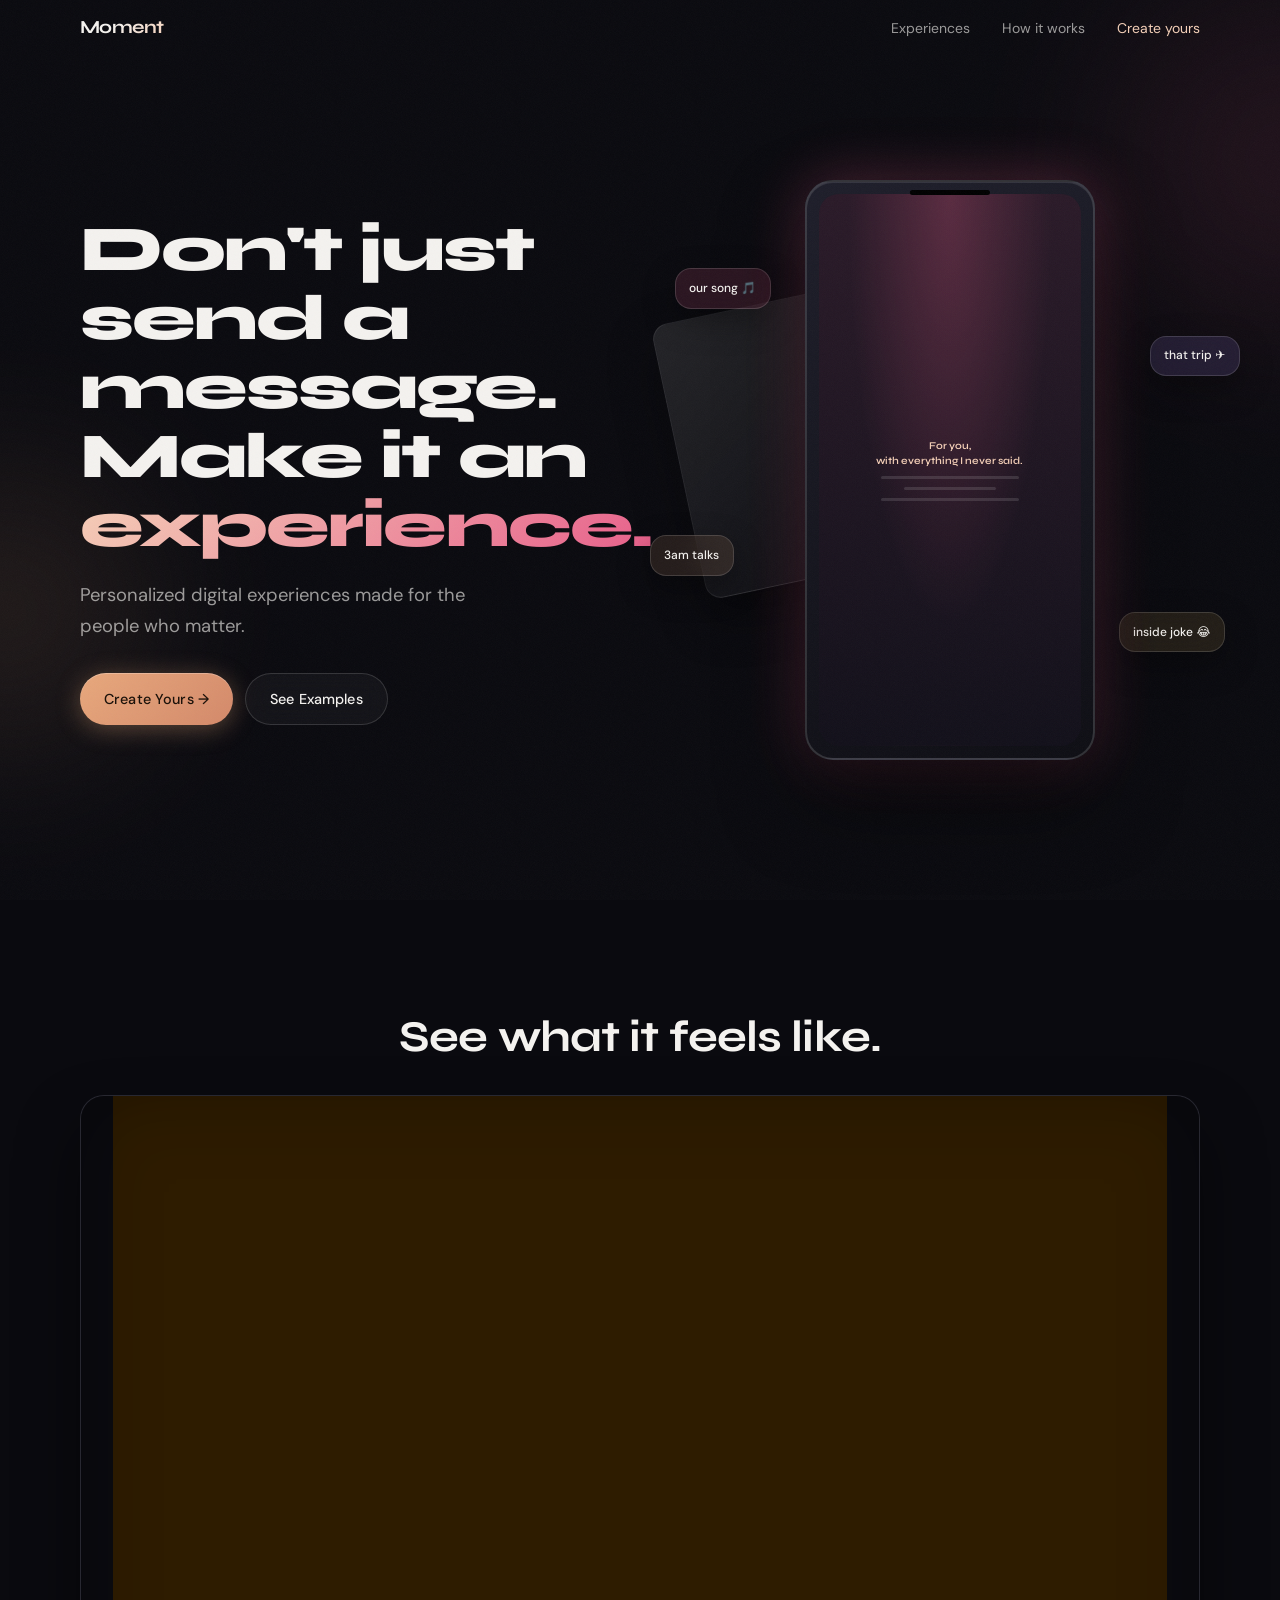
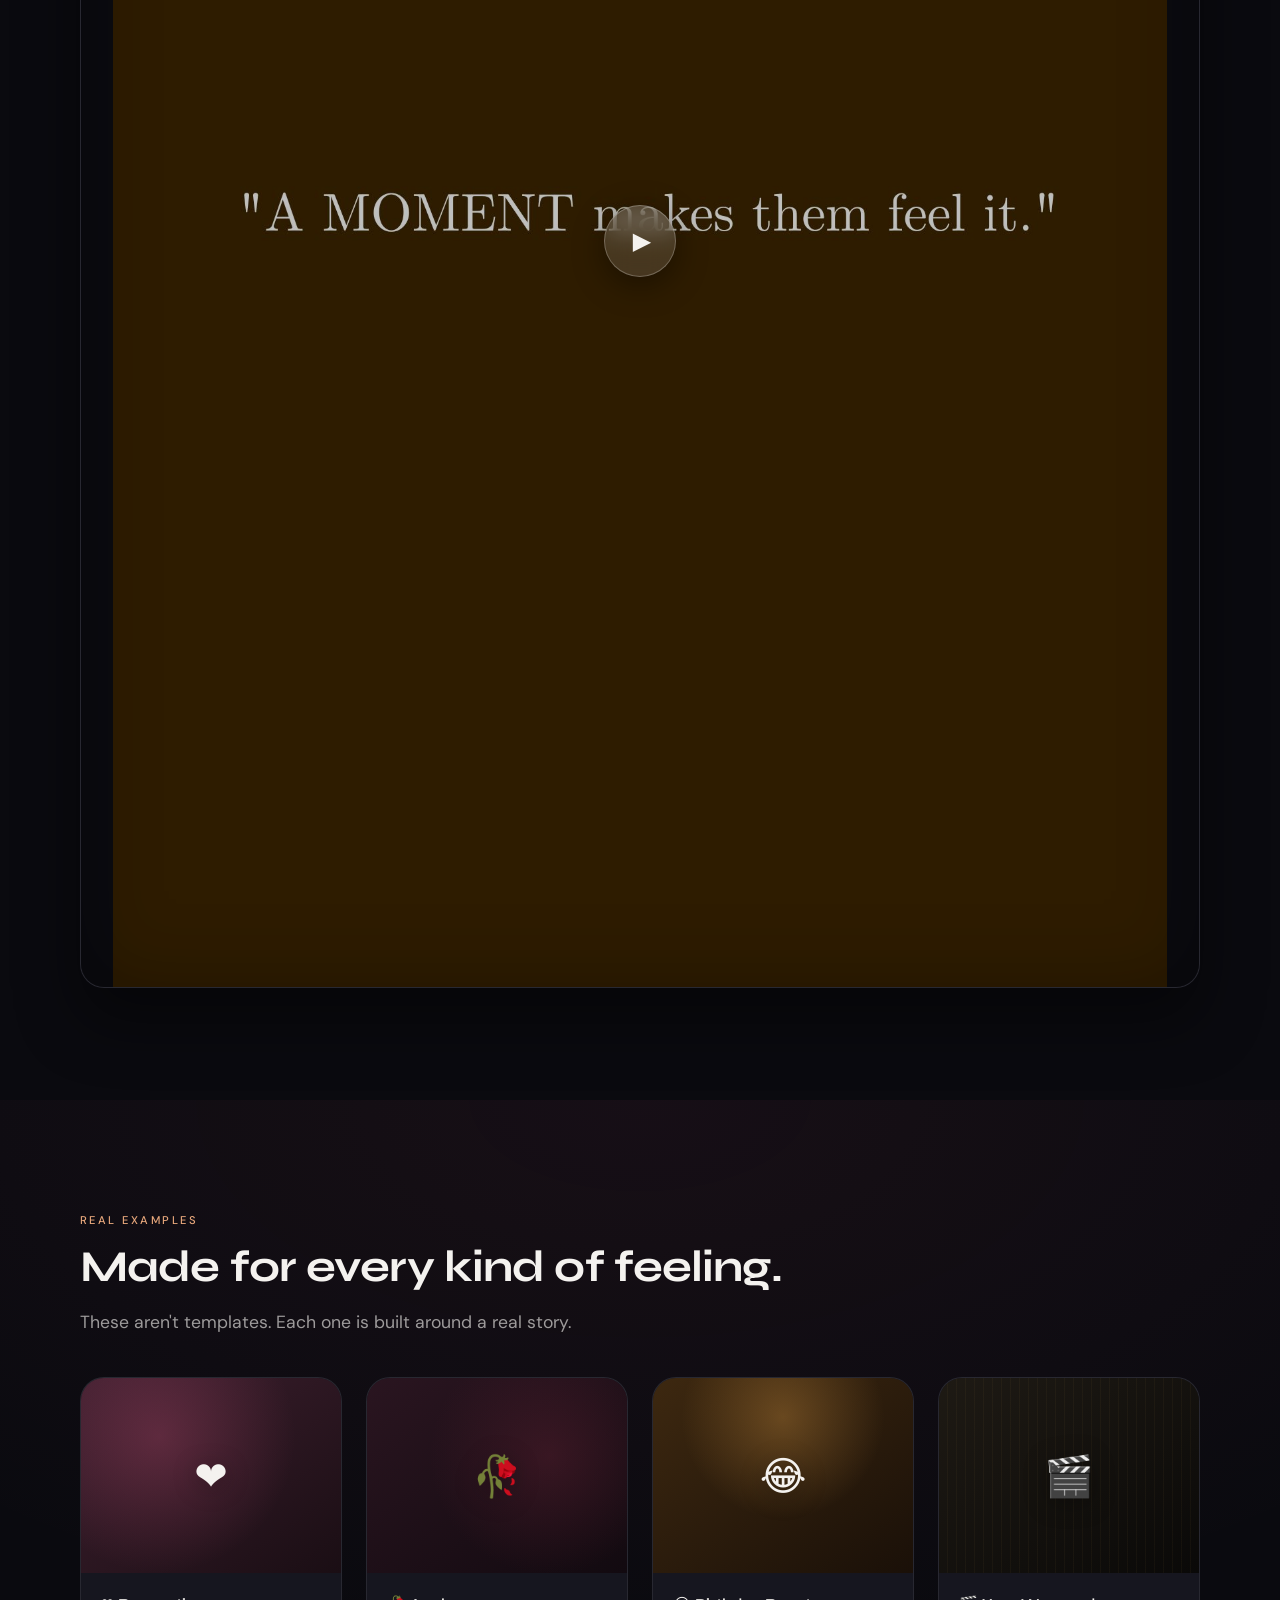
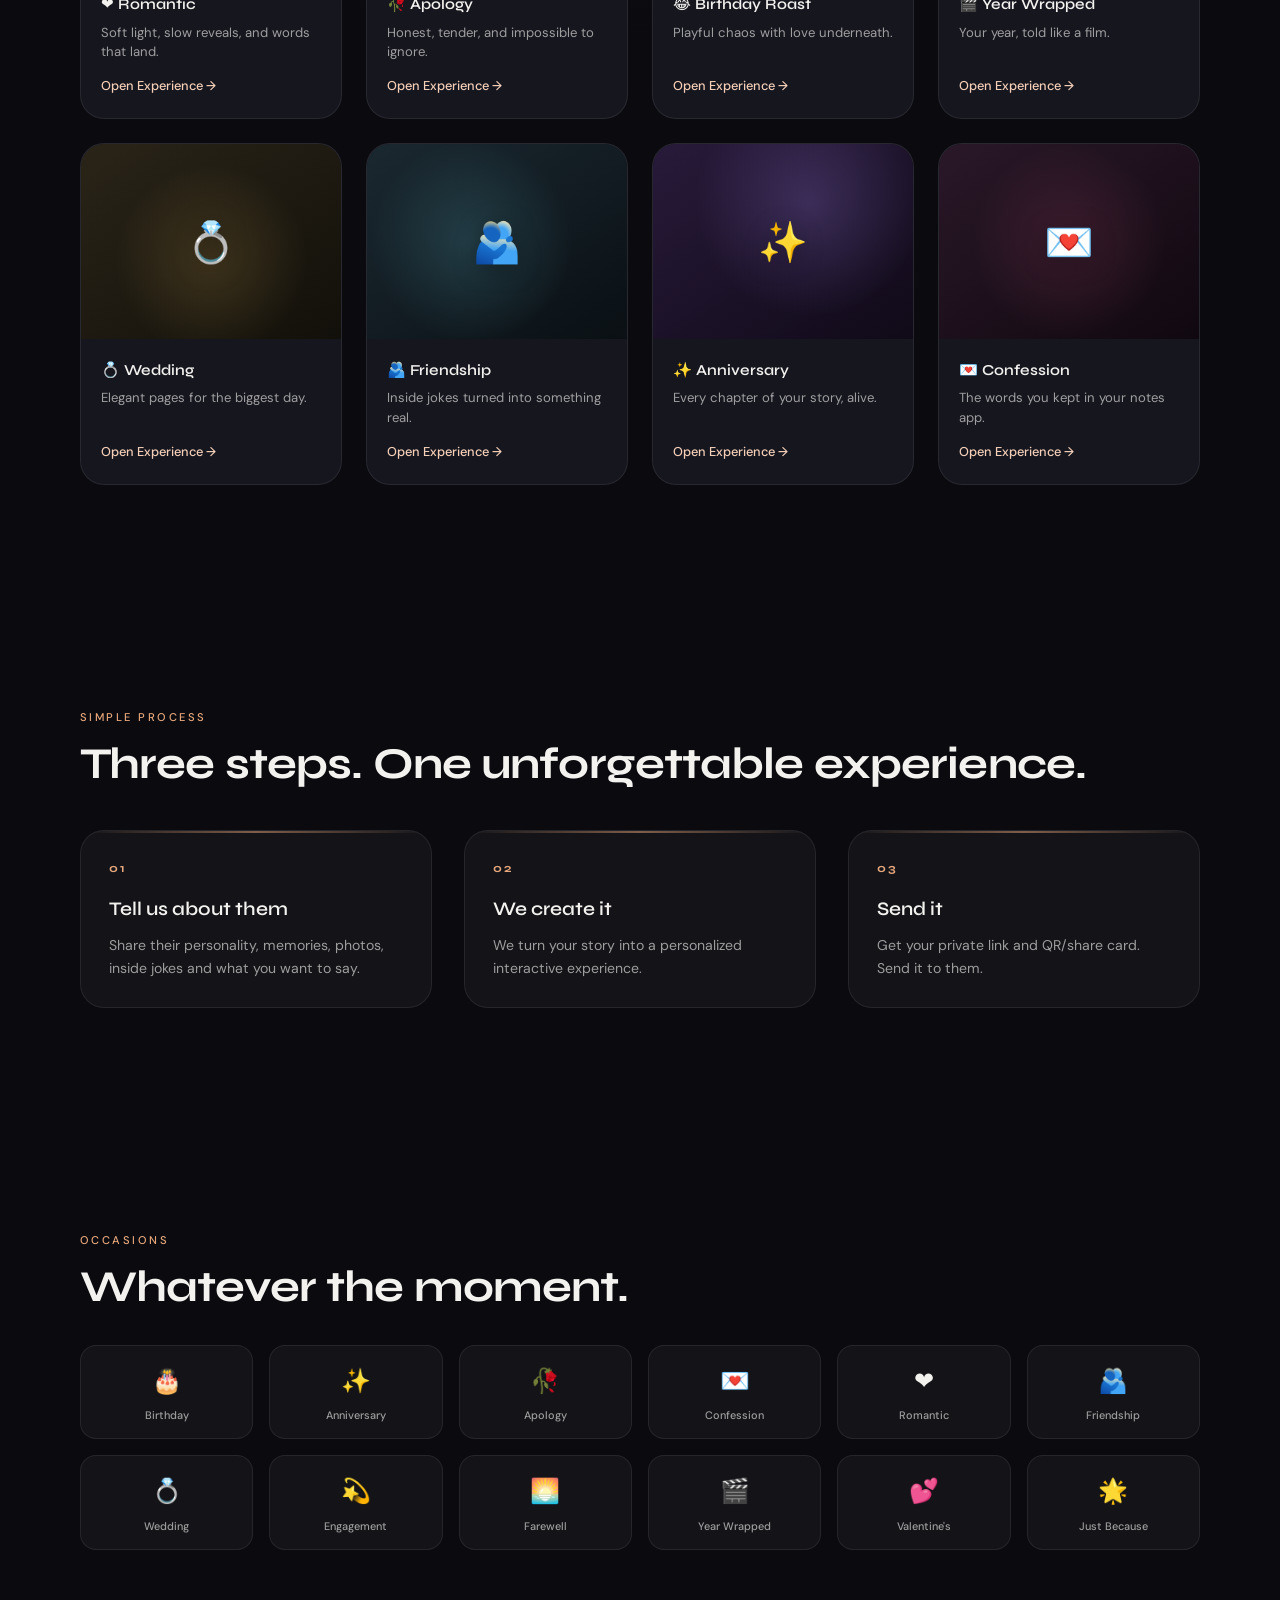
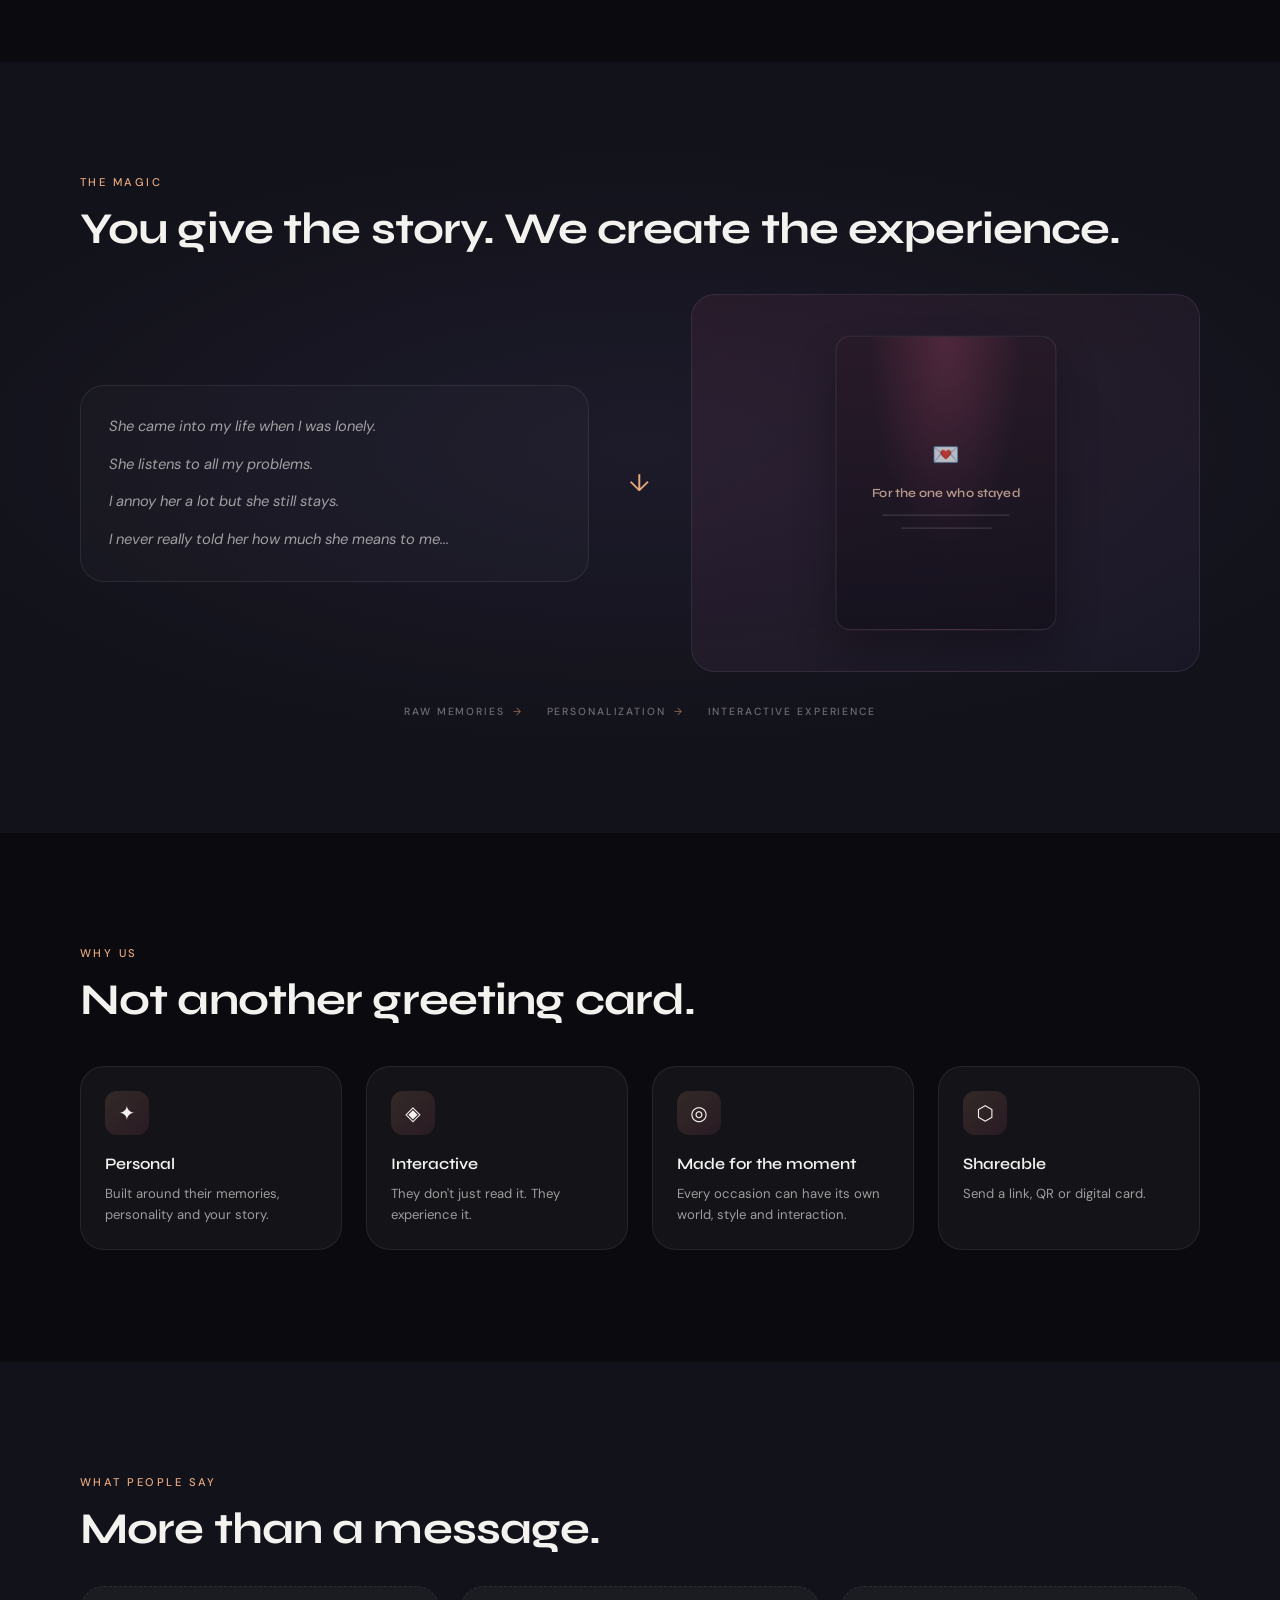
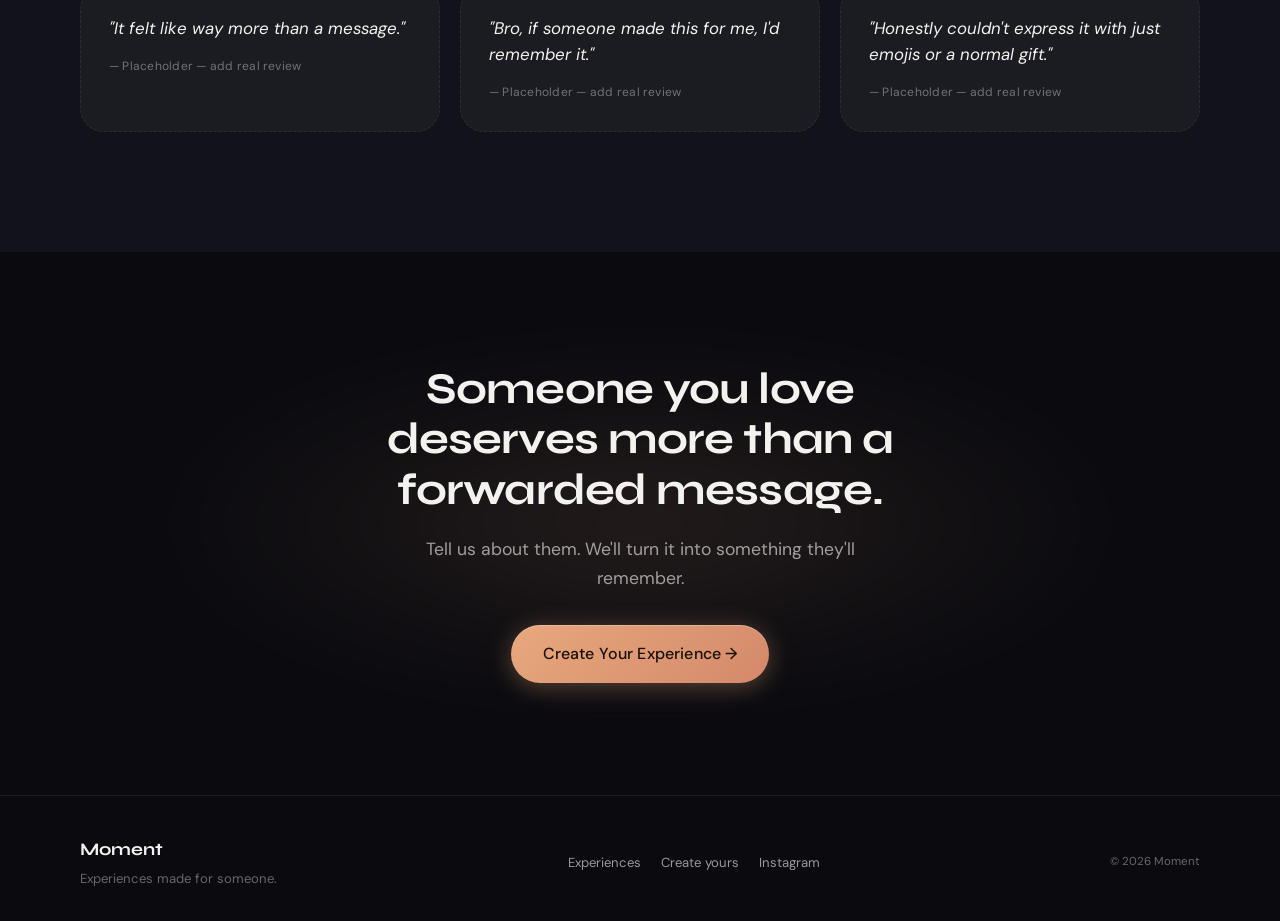
==== commit aef39596: "Update index.html" ====
--- a/index.html
+++ b/index.html
@@ -37,7 +37,7 @@
   #promo #promo-video {
     width: 100%;
     height: 100%;
-    object-fit: cover;
+    object-fit: contain;
     object-position: center;
   }
 }
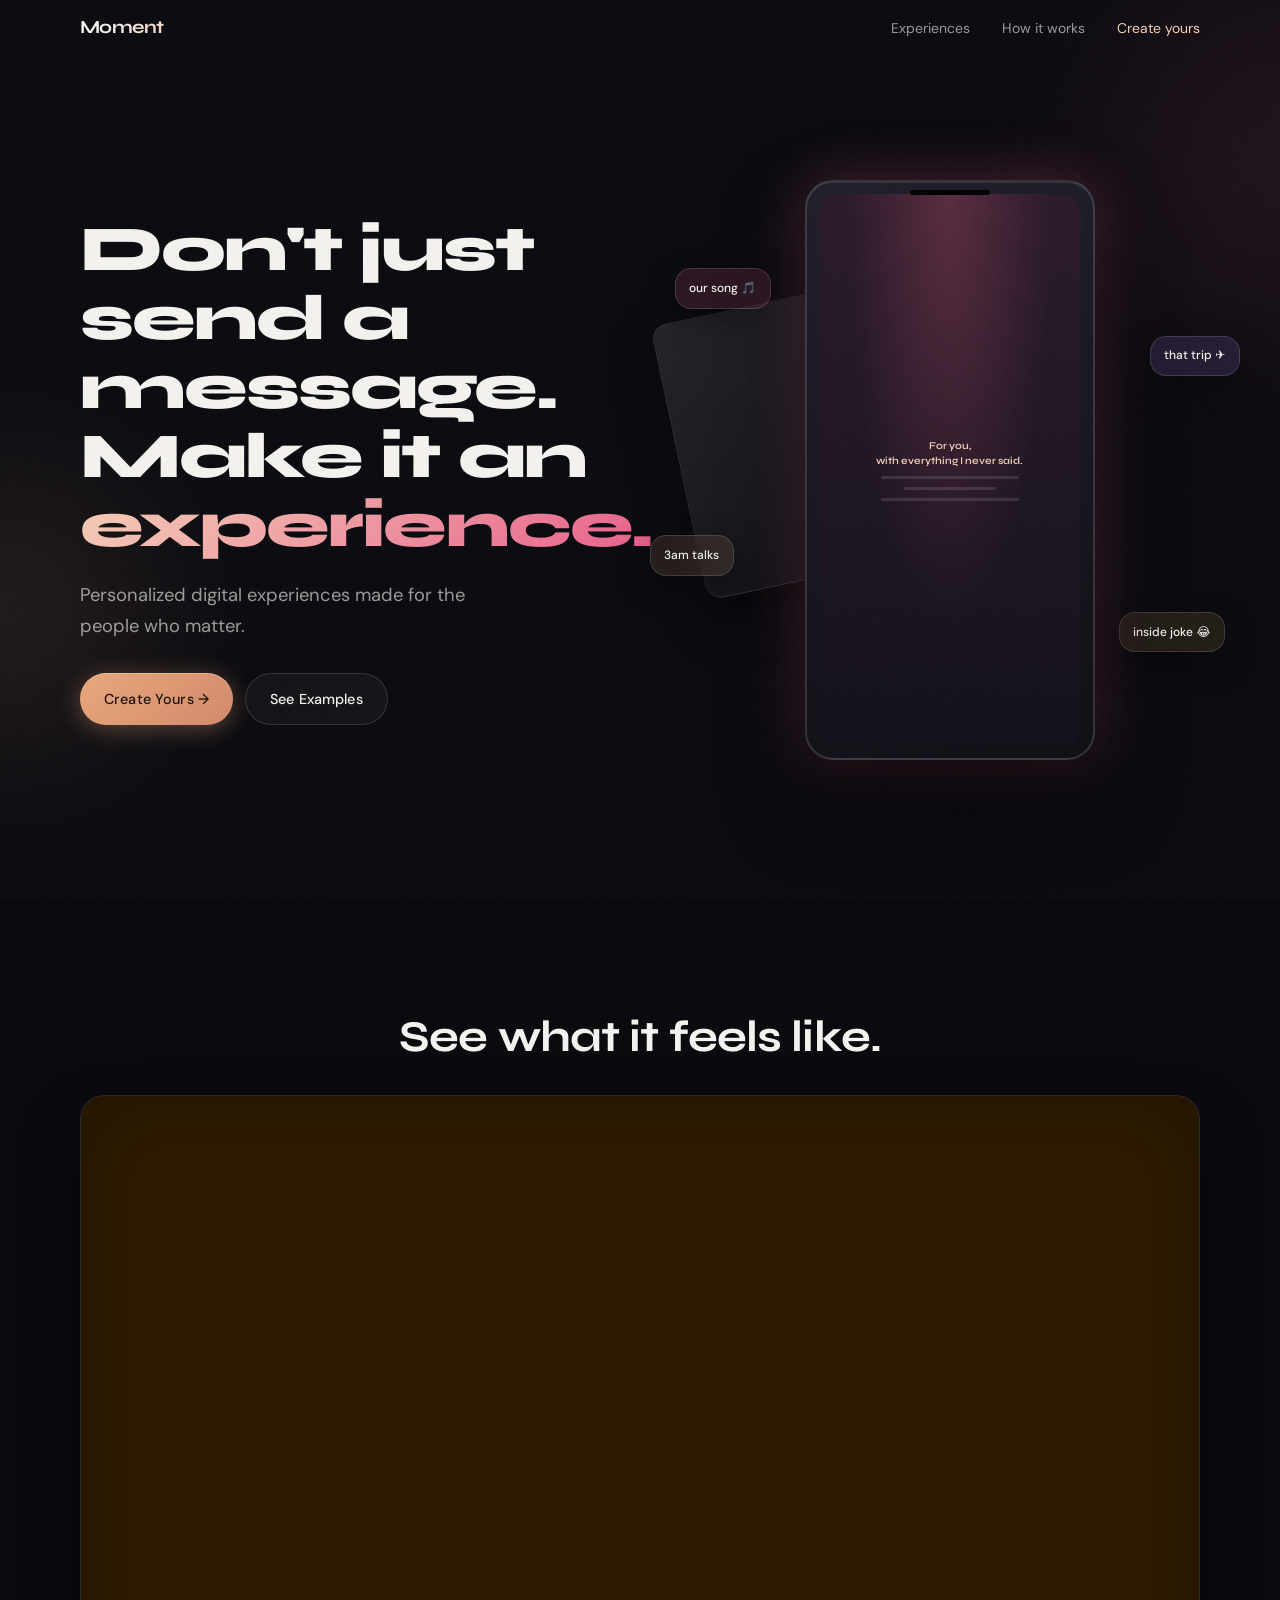
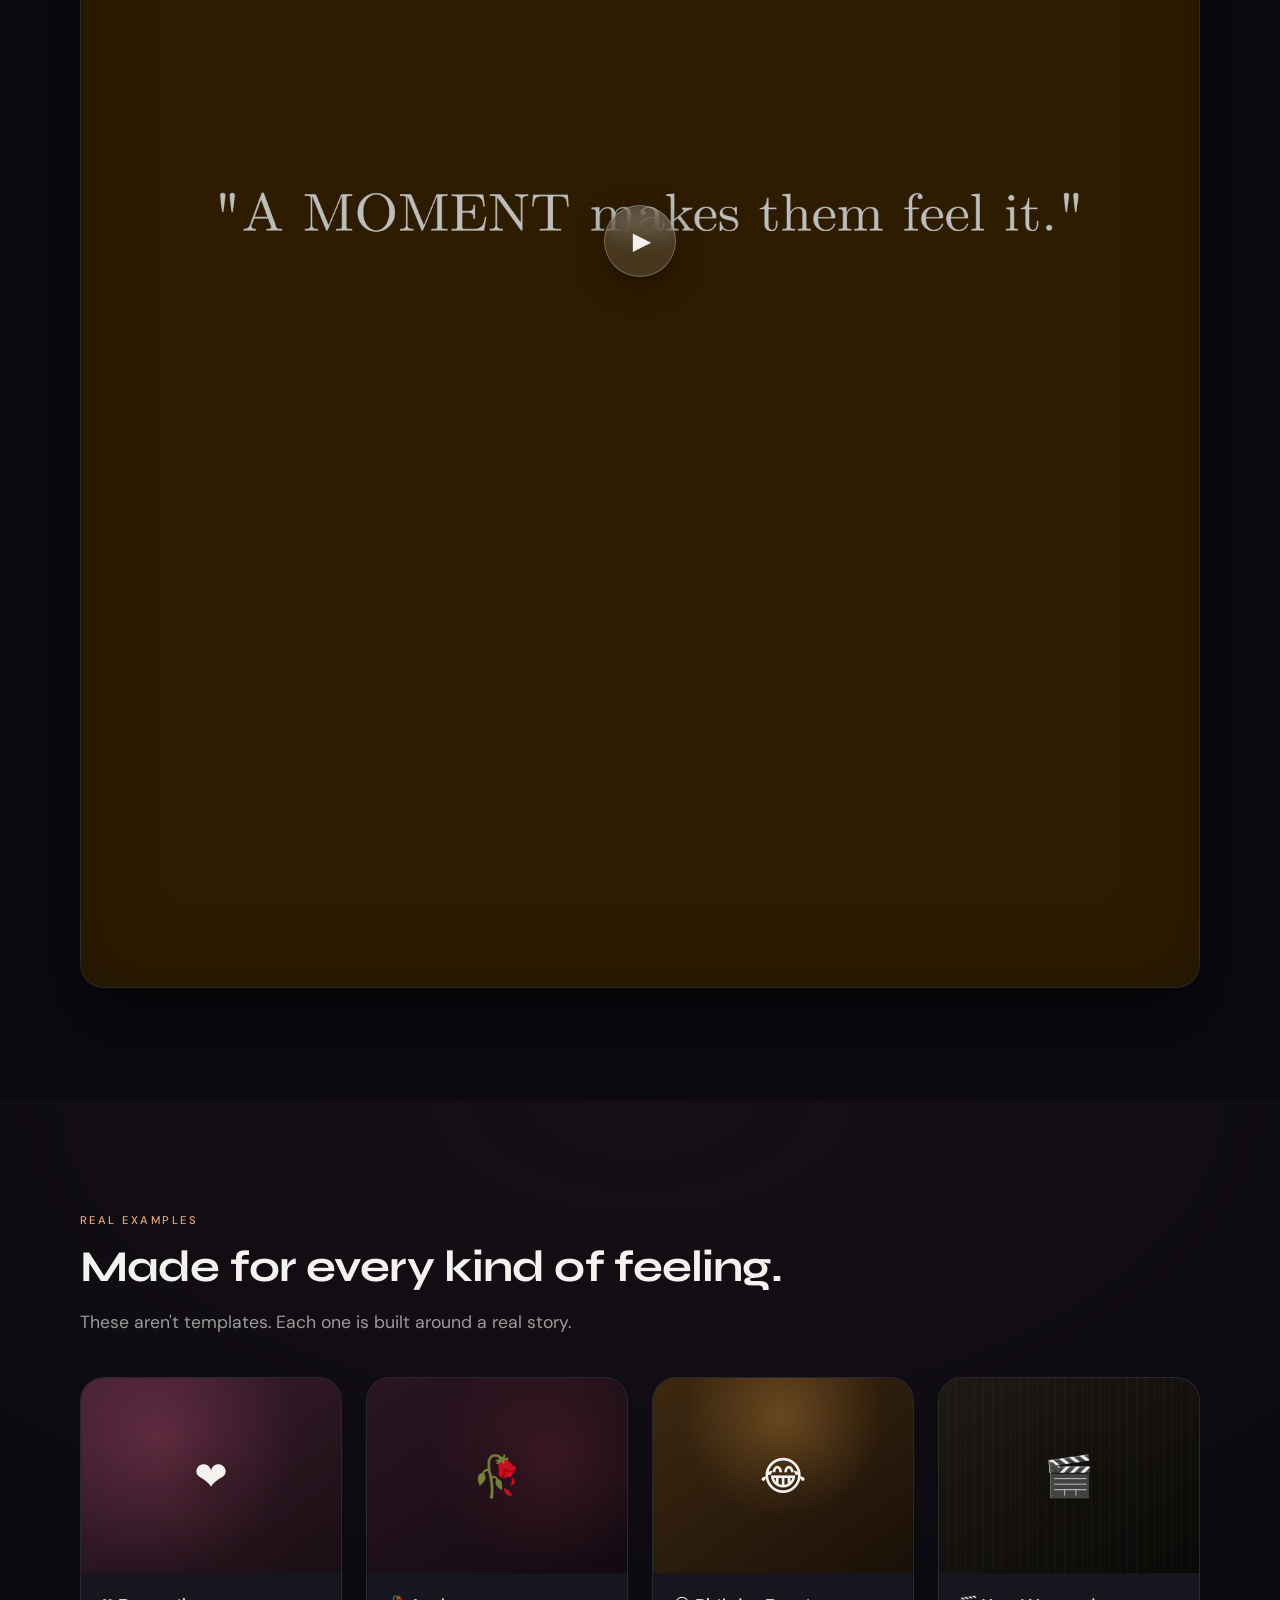
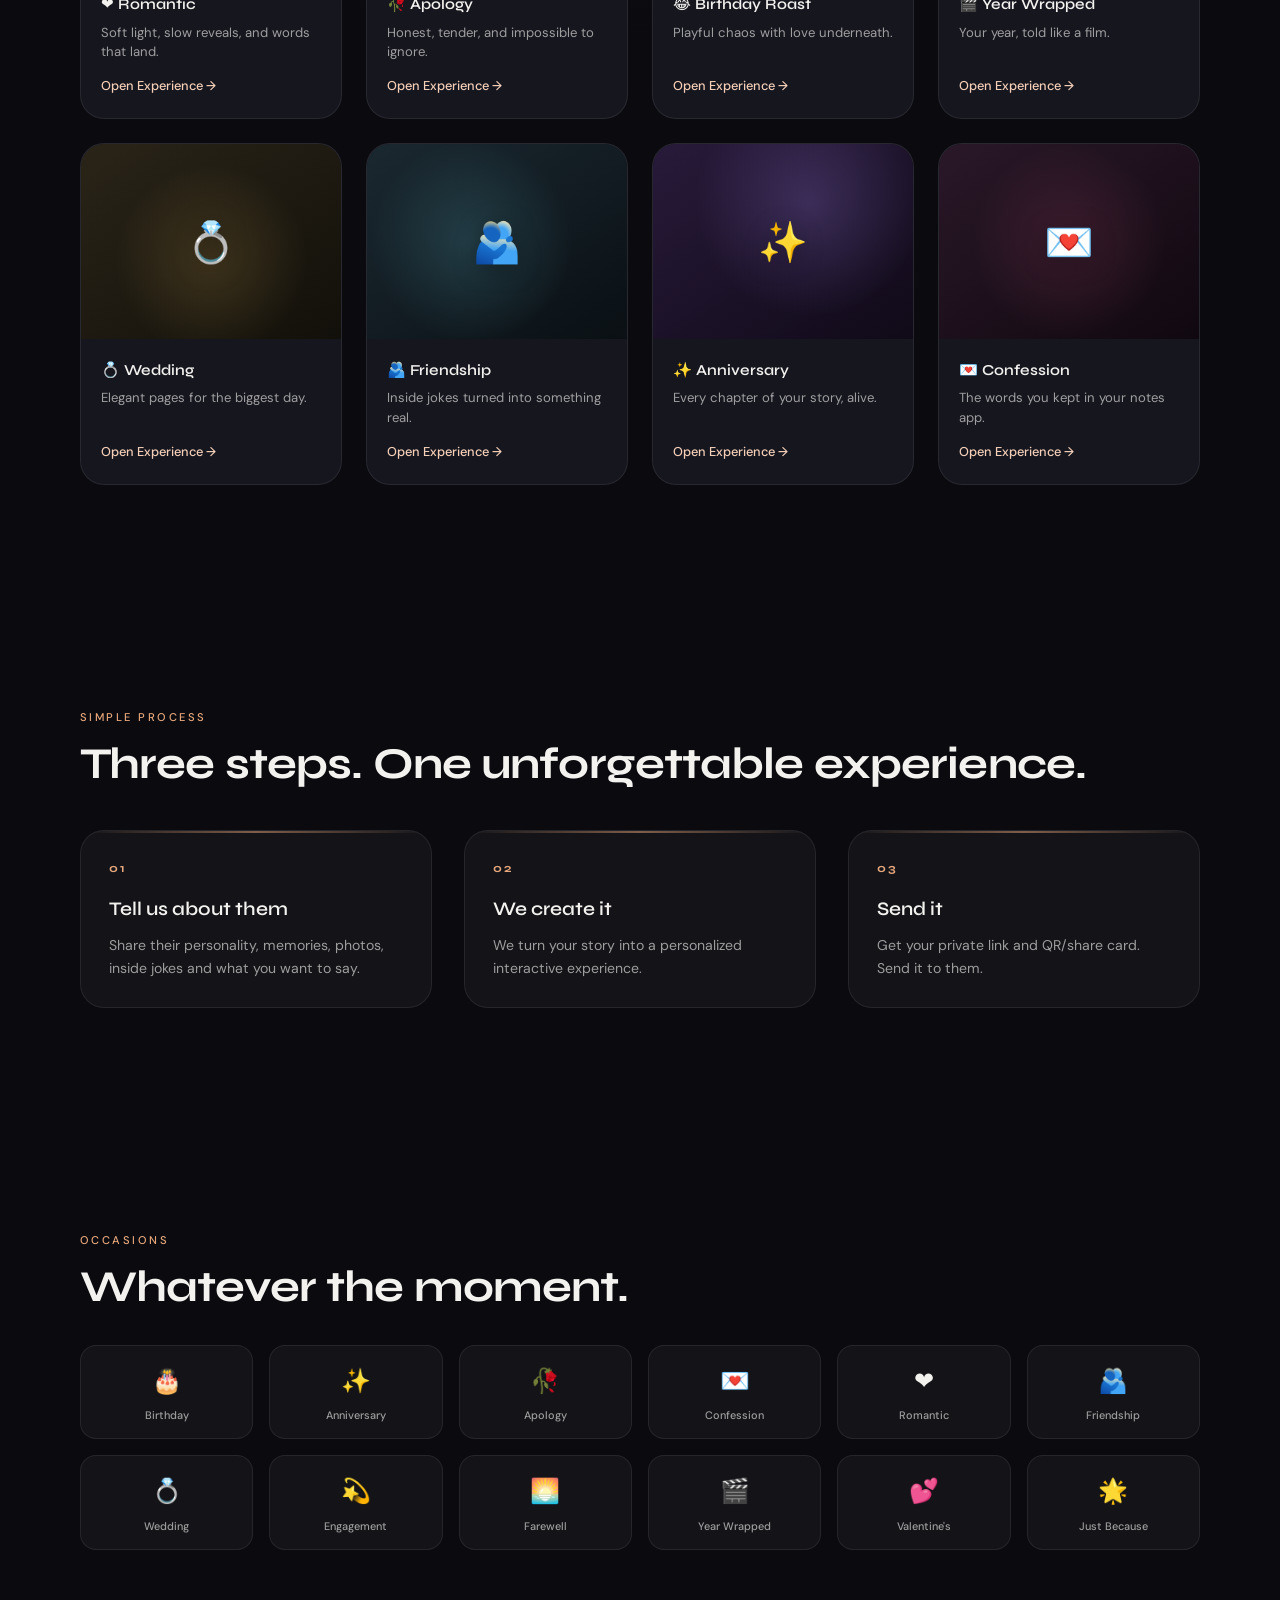
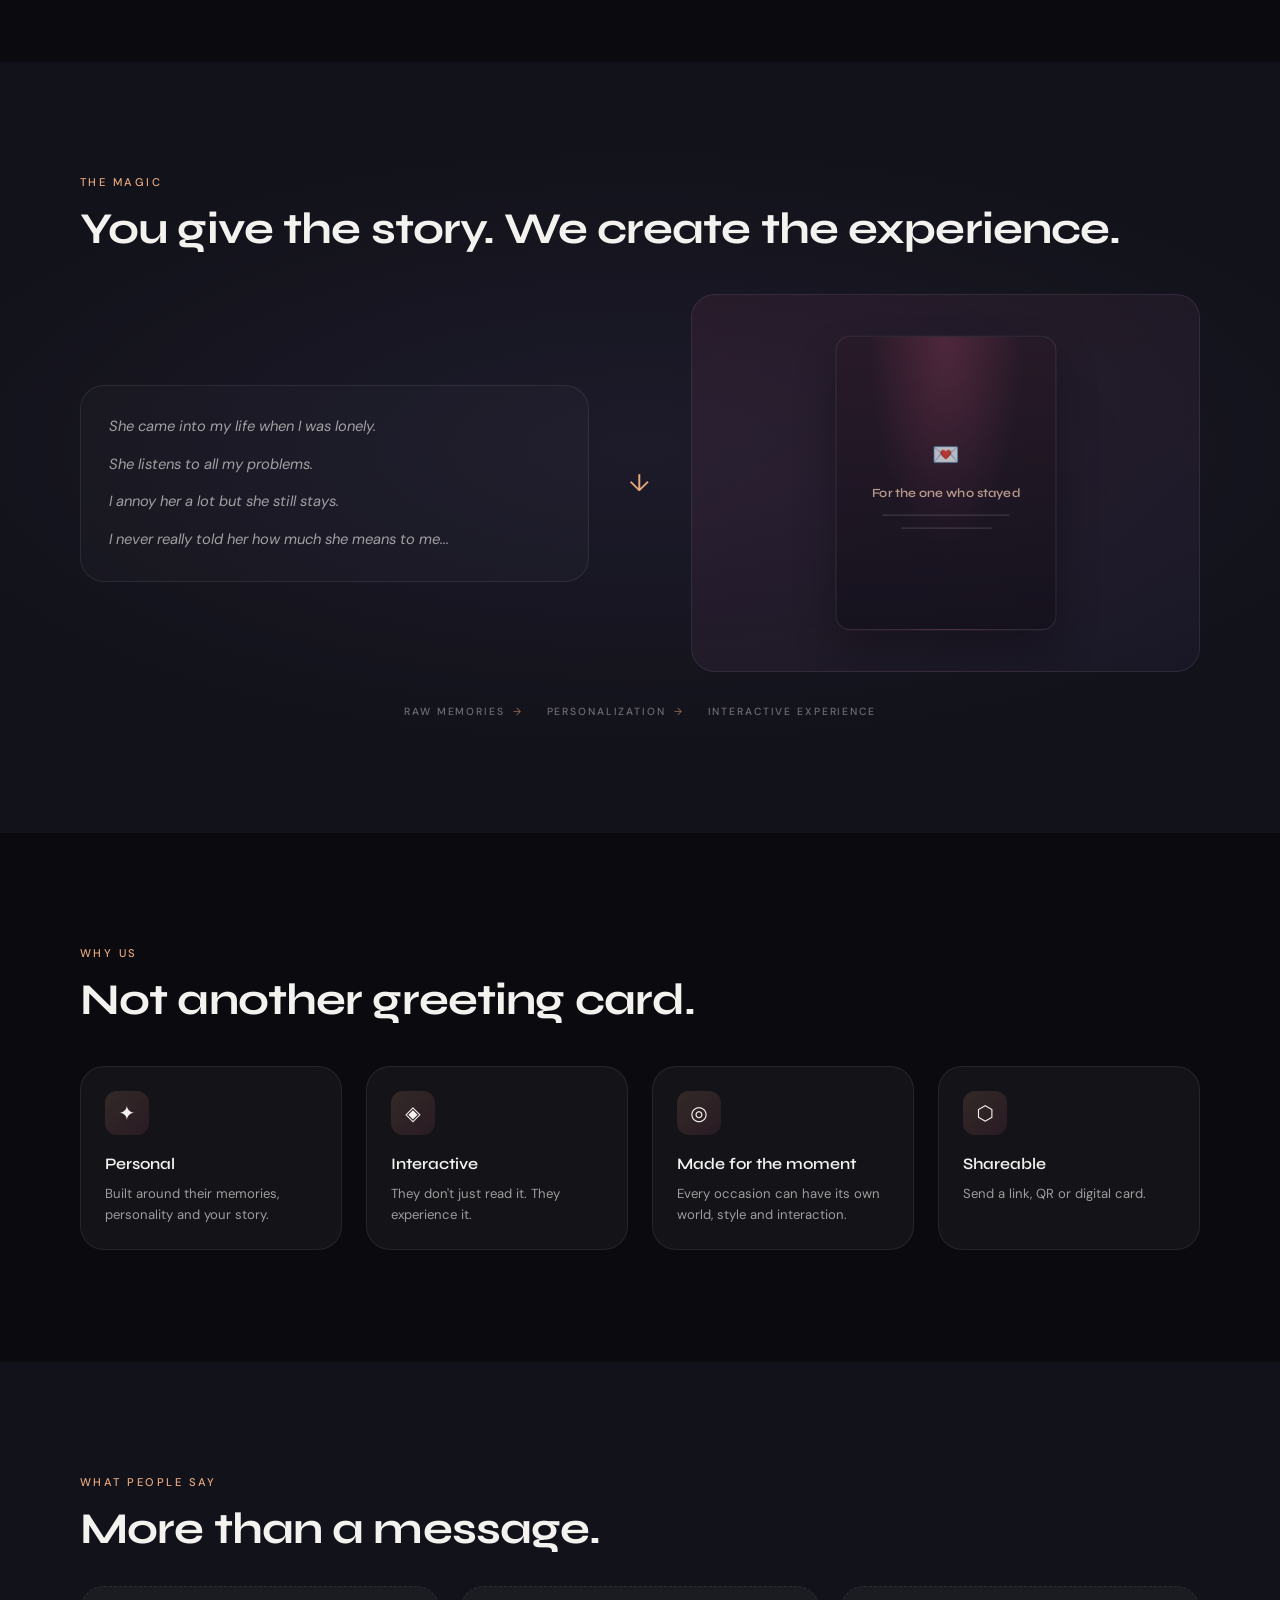
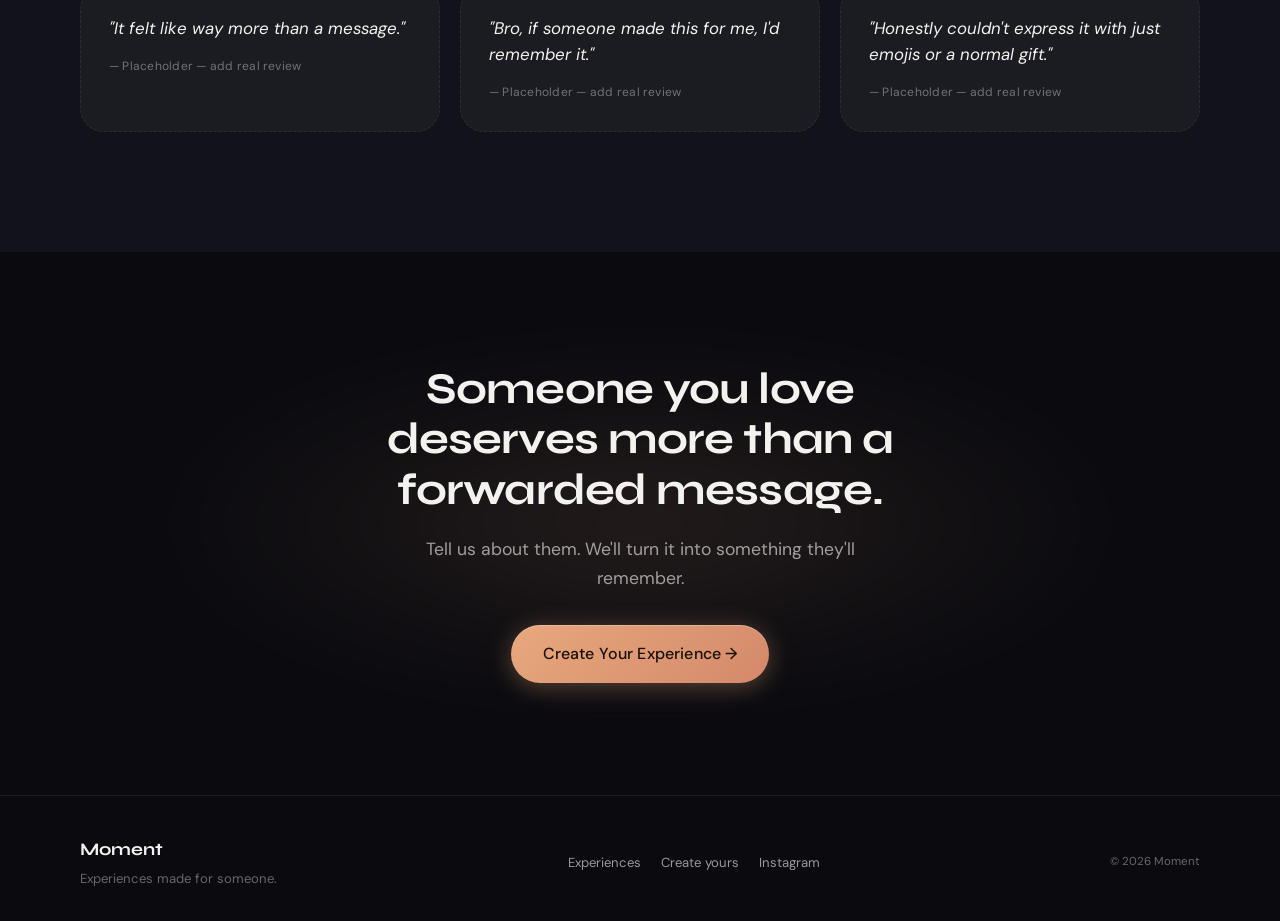
==== commit 99fa9a57: "Update index.html" ====
--- a/index.html
+++ b/index.html
@@ -37,7 +37,7 @@
   #promo #promo-video {
     width: 100%;
     height: 100%;
-    object-fit: contain;
+    object-fit: fill;
     object-position: center;
   }
 }
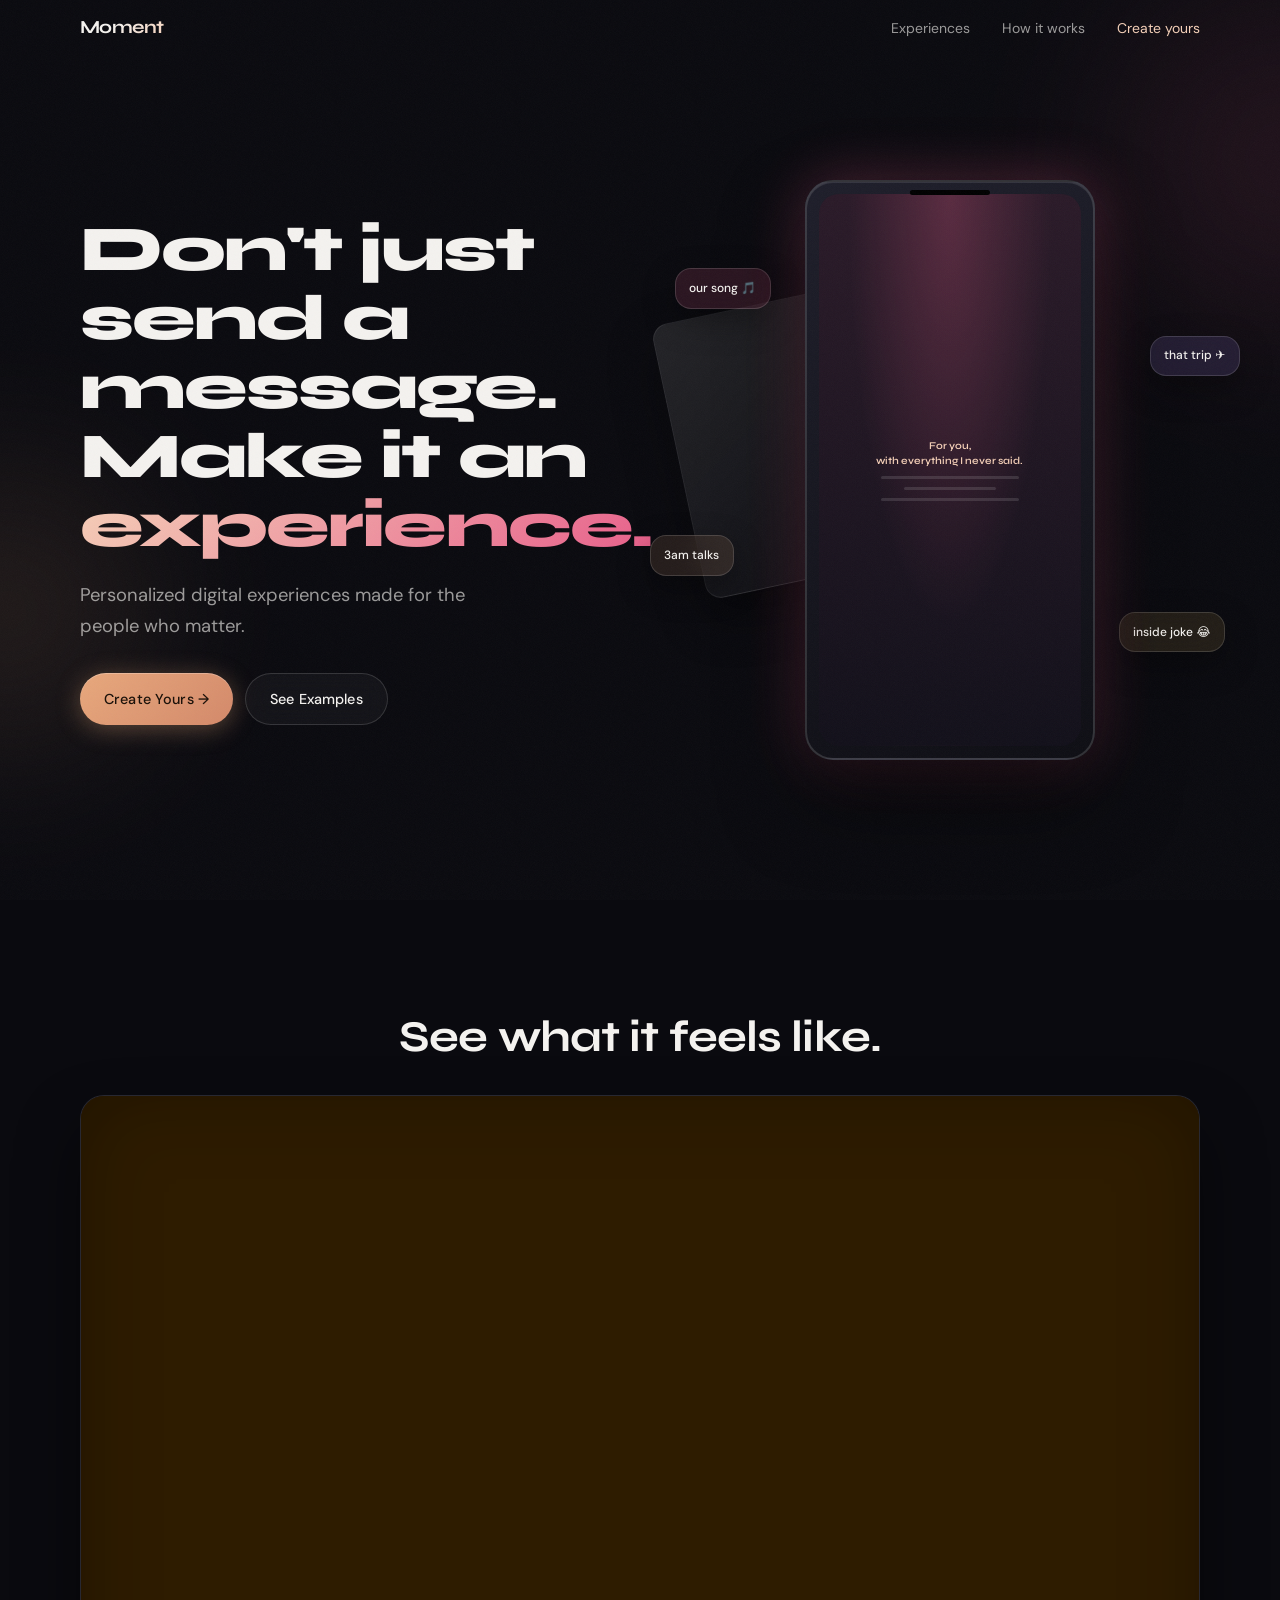
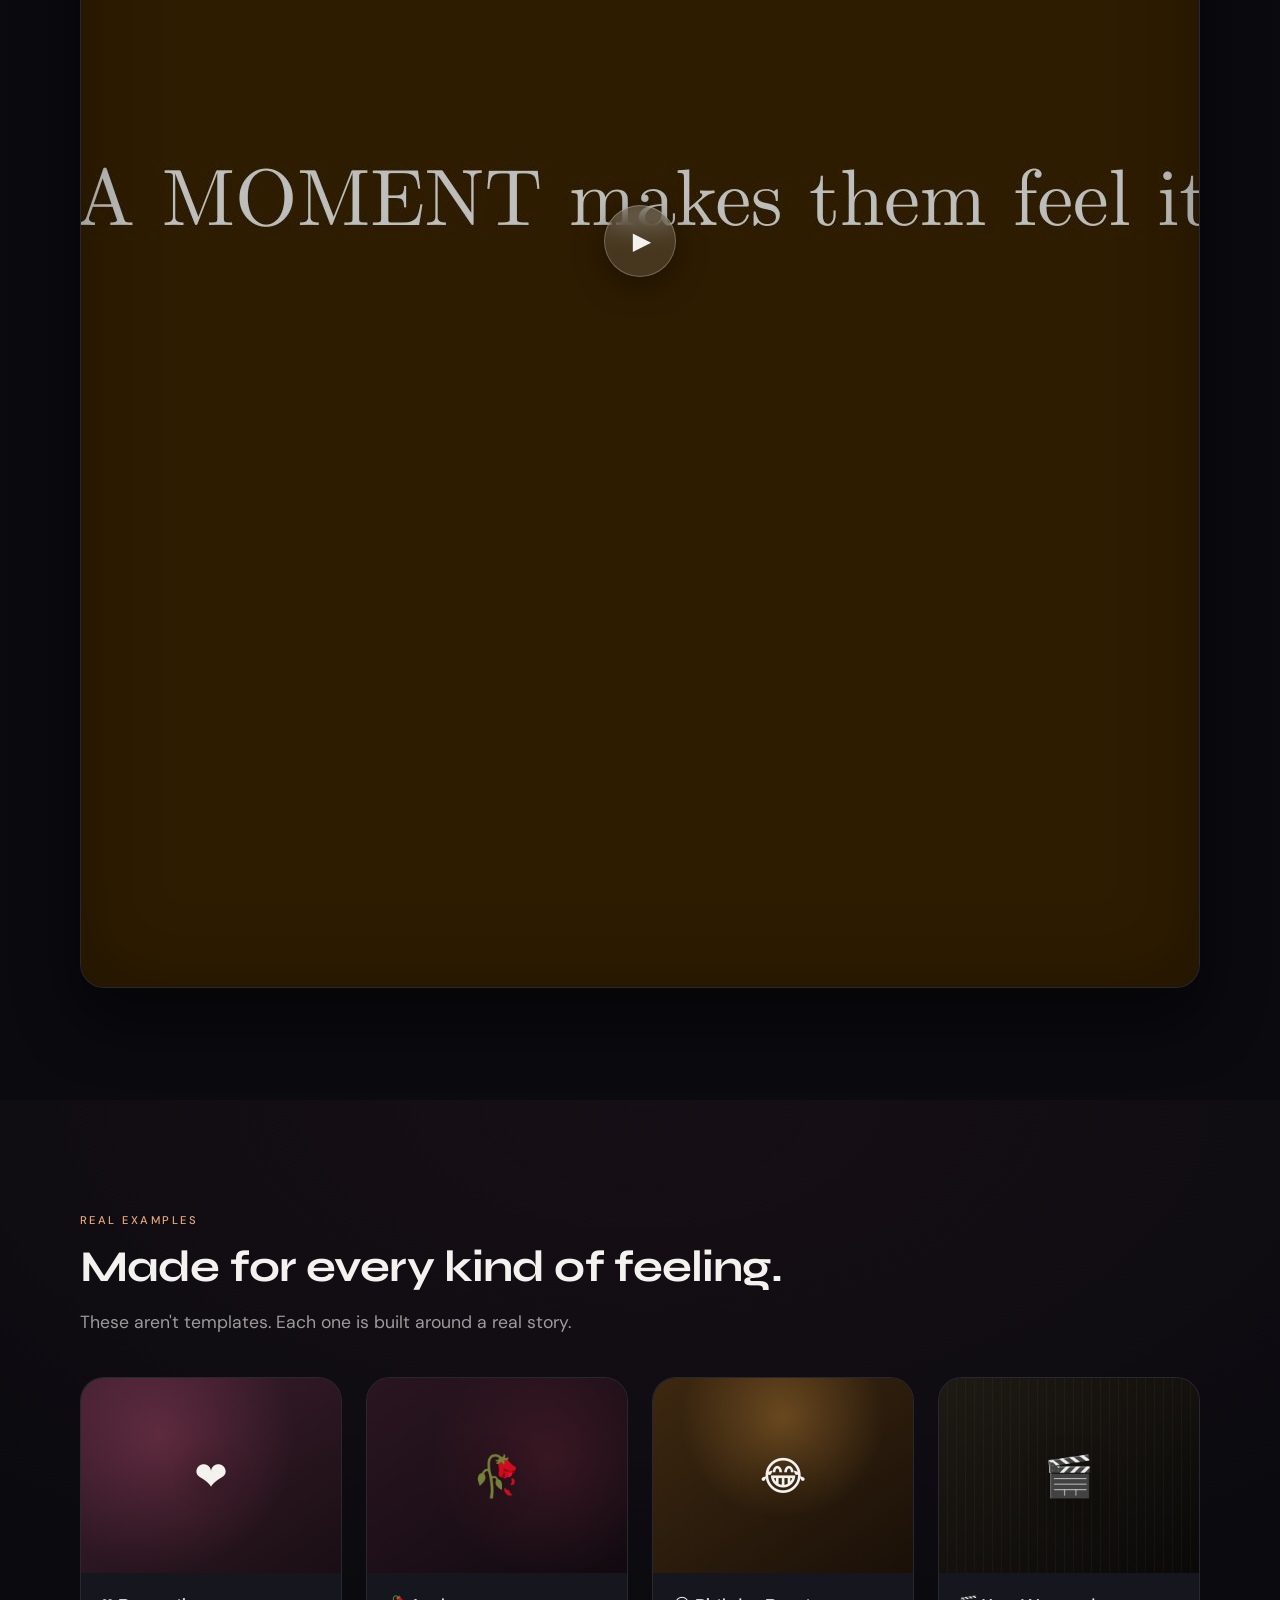
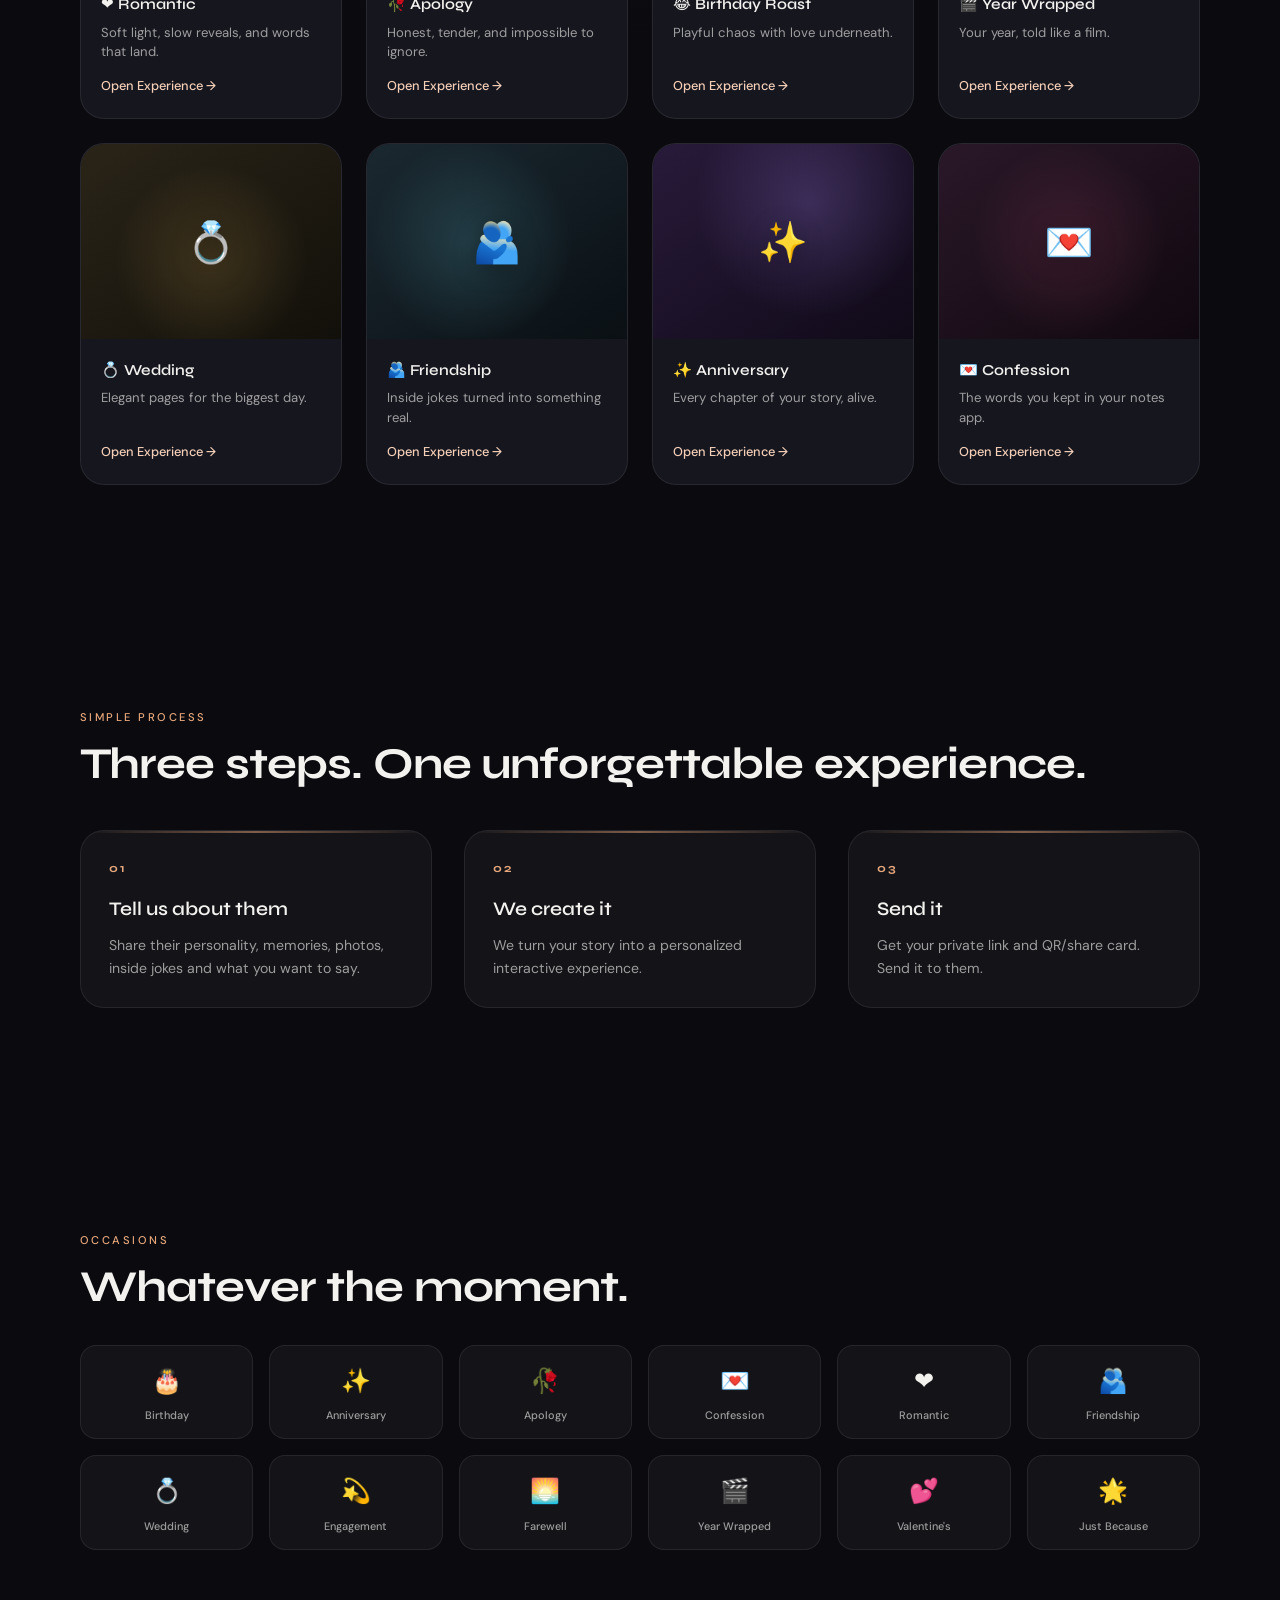
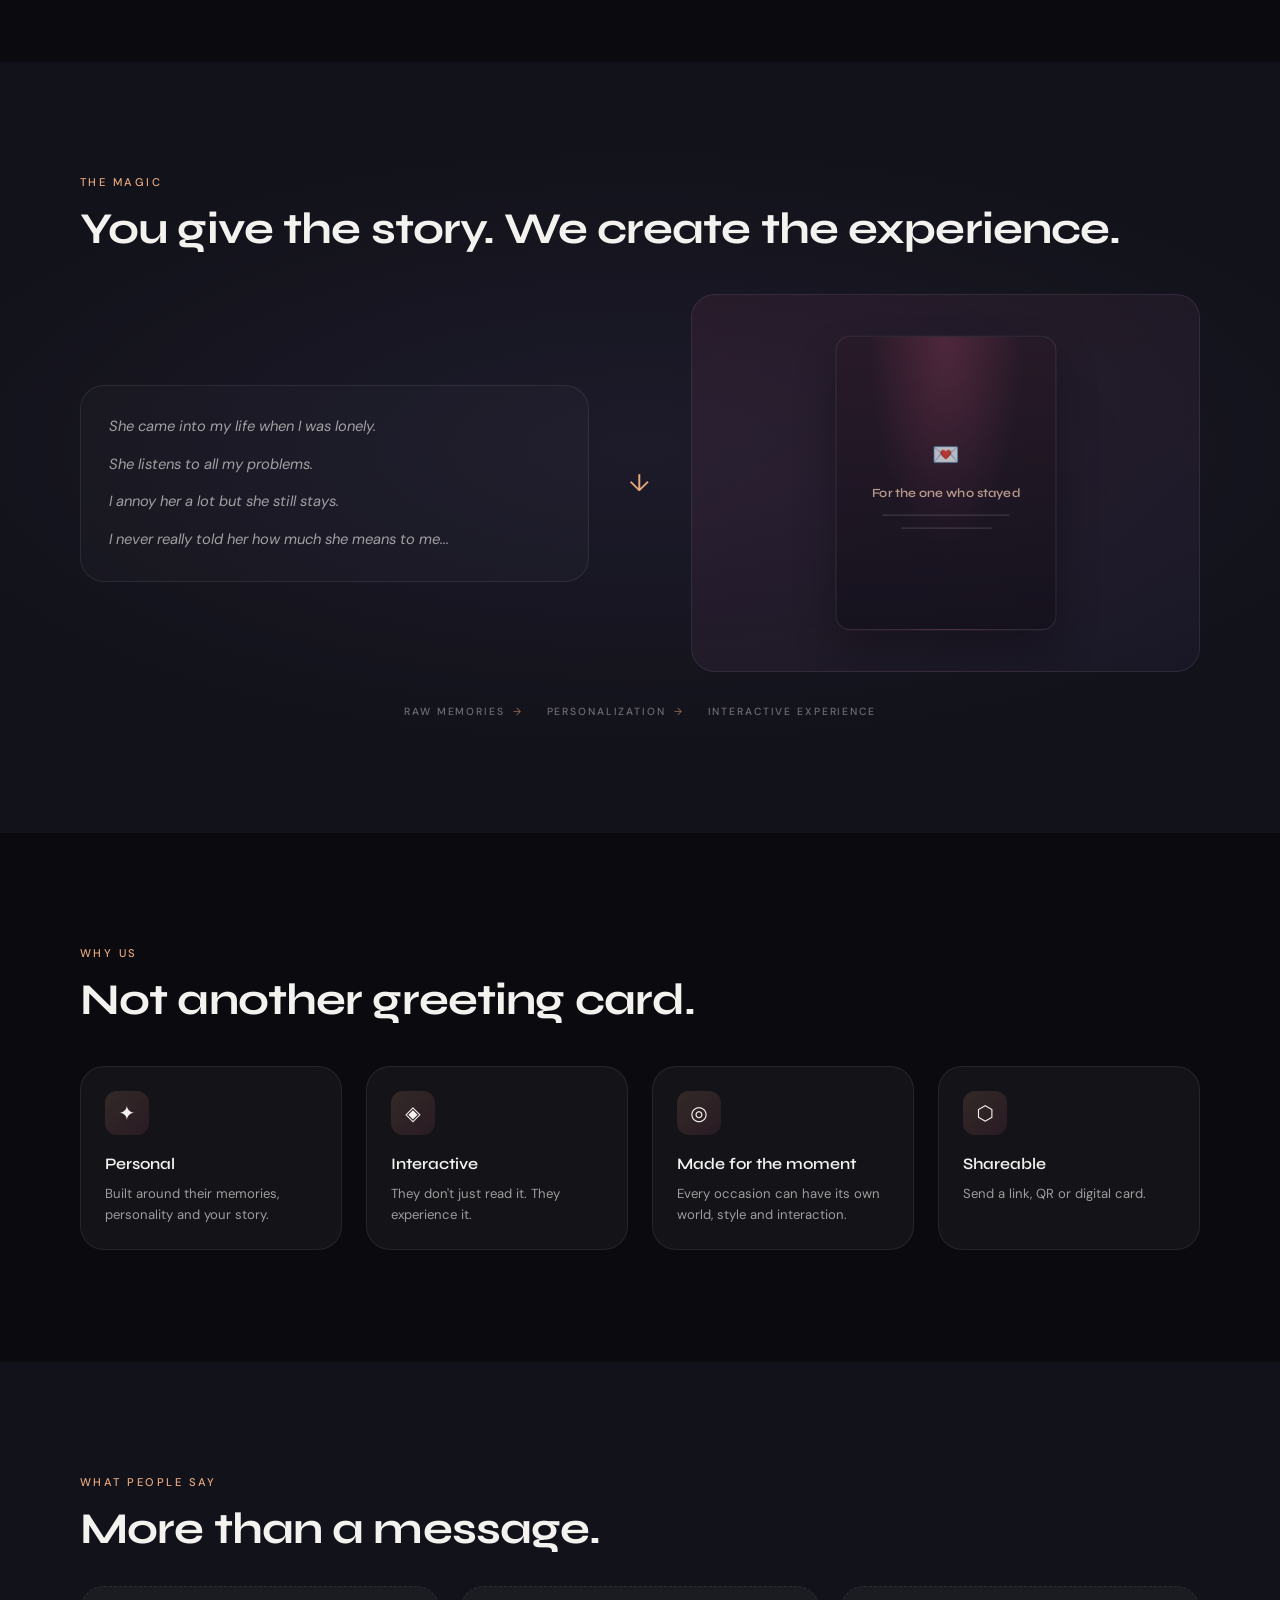
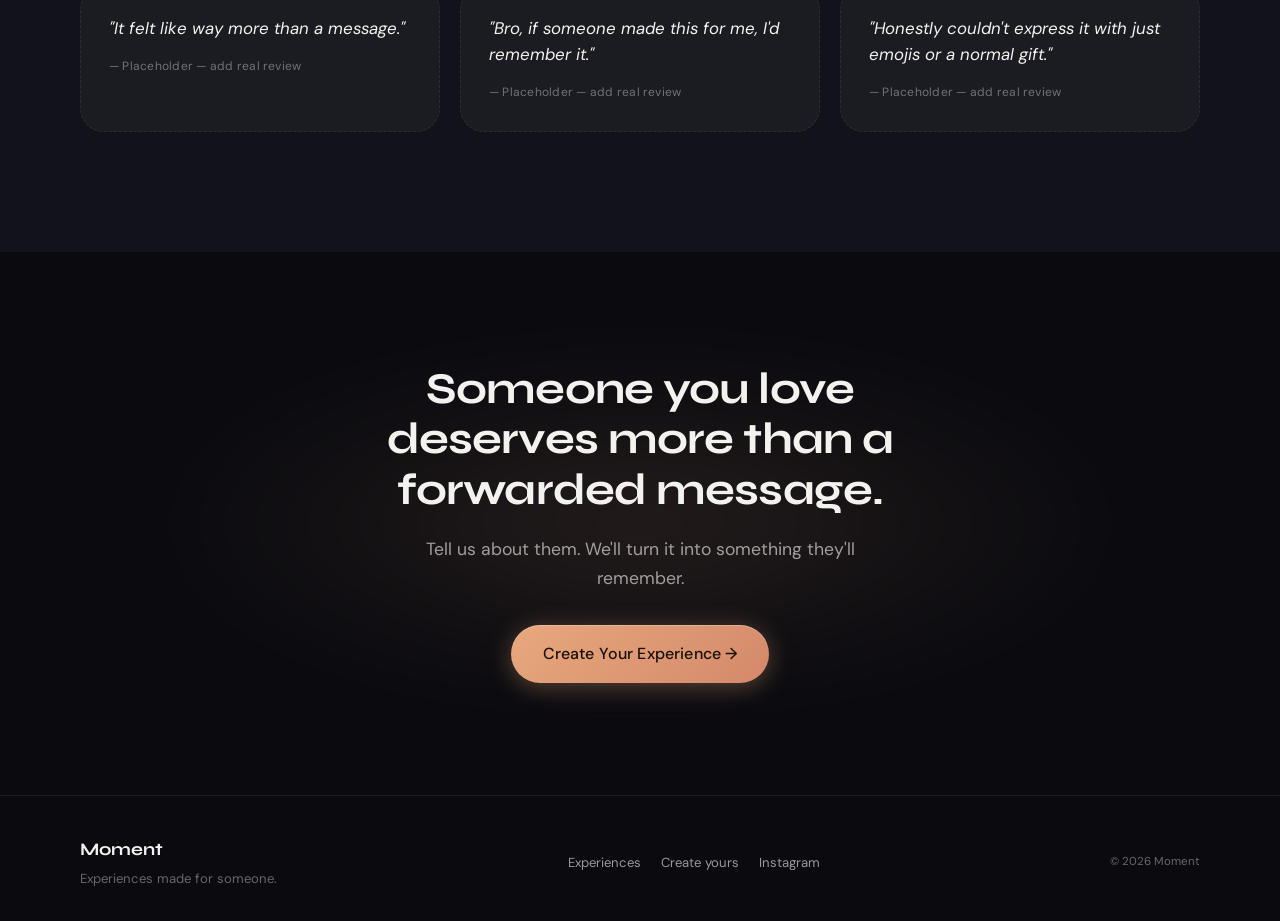
==== commit 98d92d22: "Update index.html" ====
--- a/index.html
+++ b/index.html
@@ -37,7 +37,7 @@
   #promo #promo-video {
     width: 100%;
     height: 100%;
-    object-fit: fill;
+    object-fit: none;
     object-position: center;
   }
 }
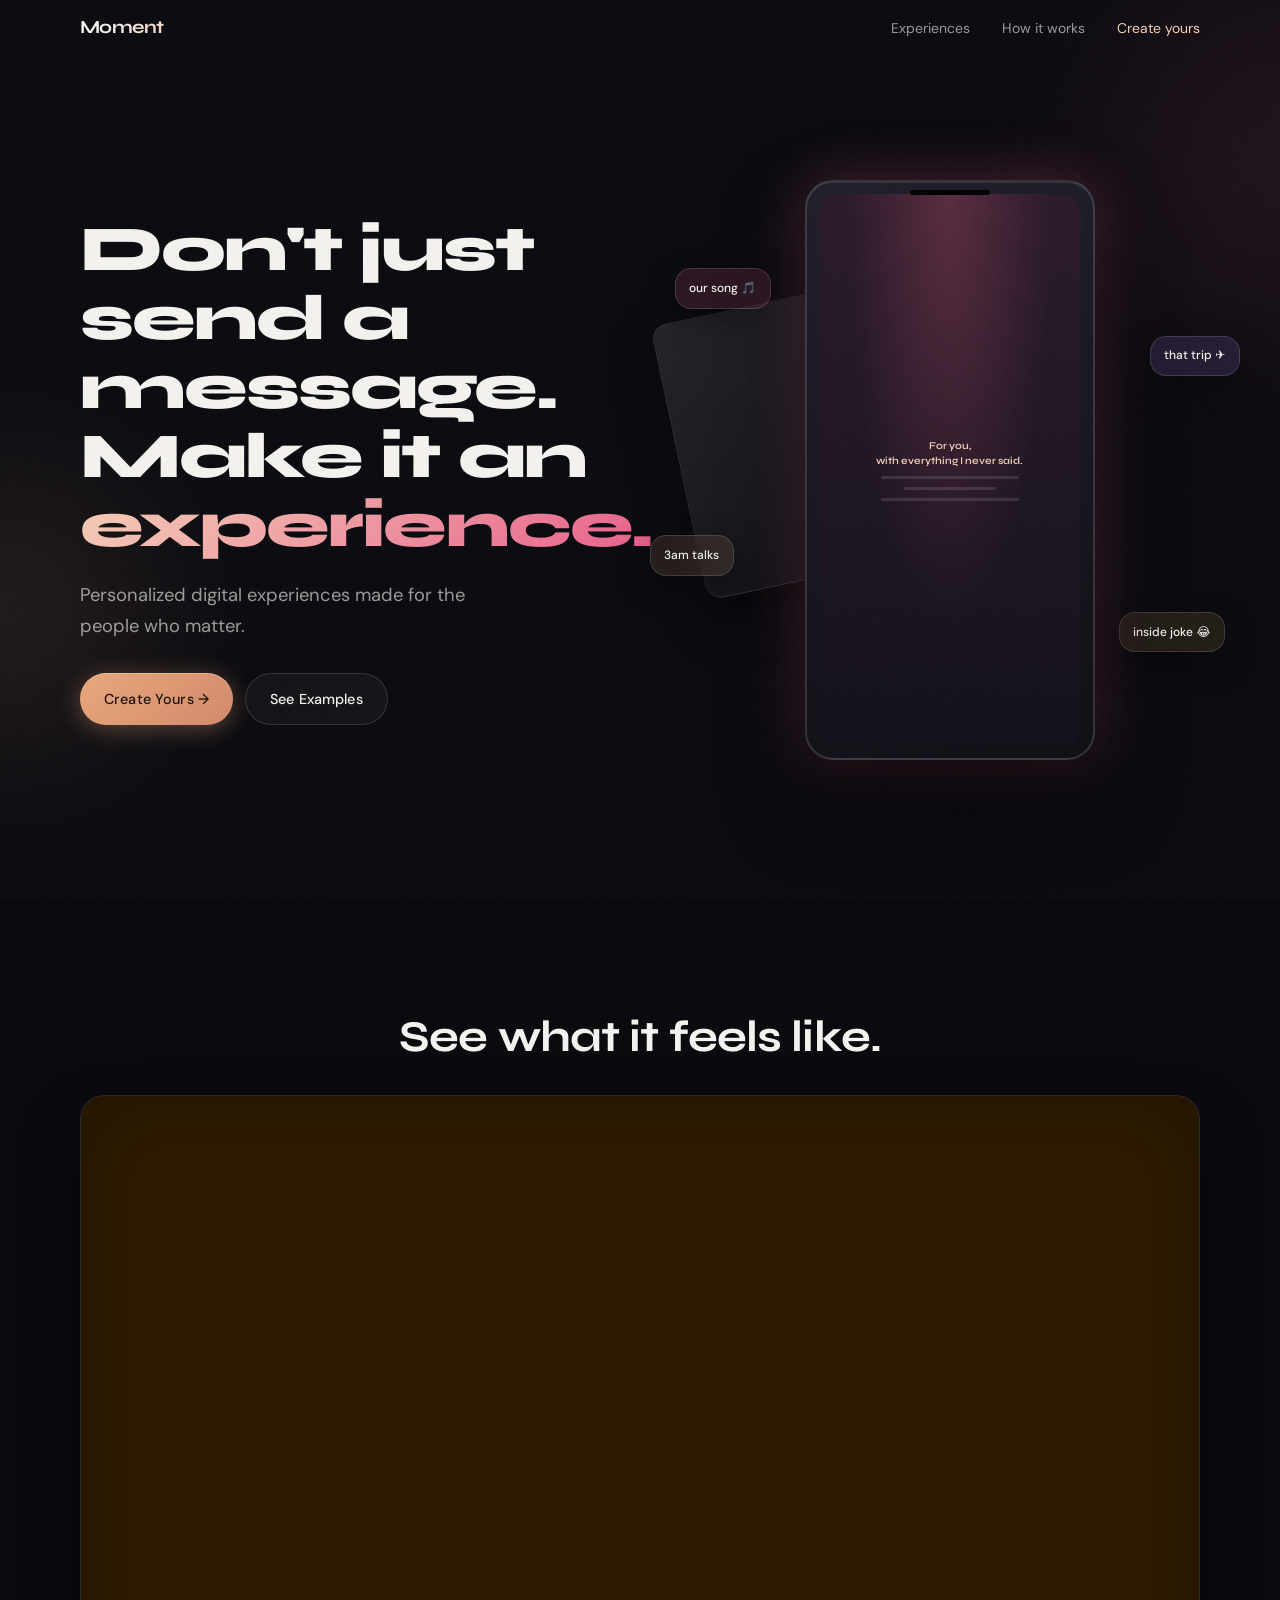
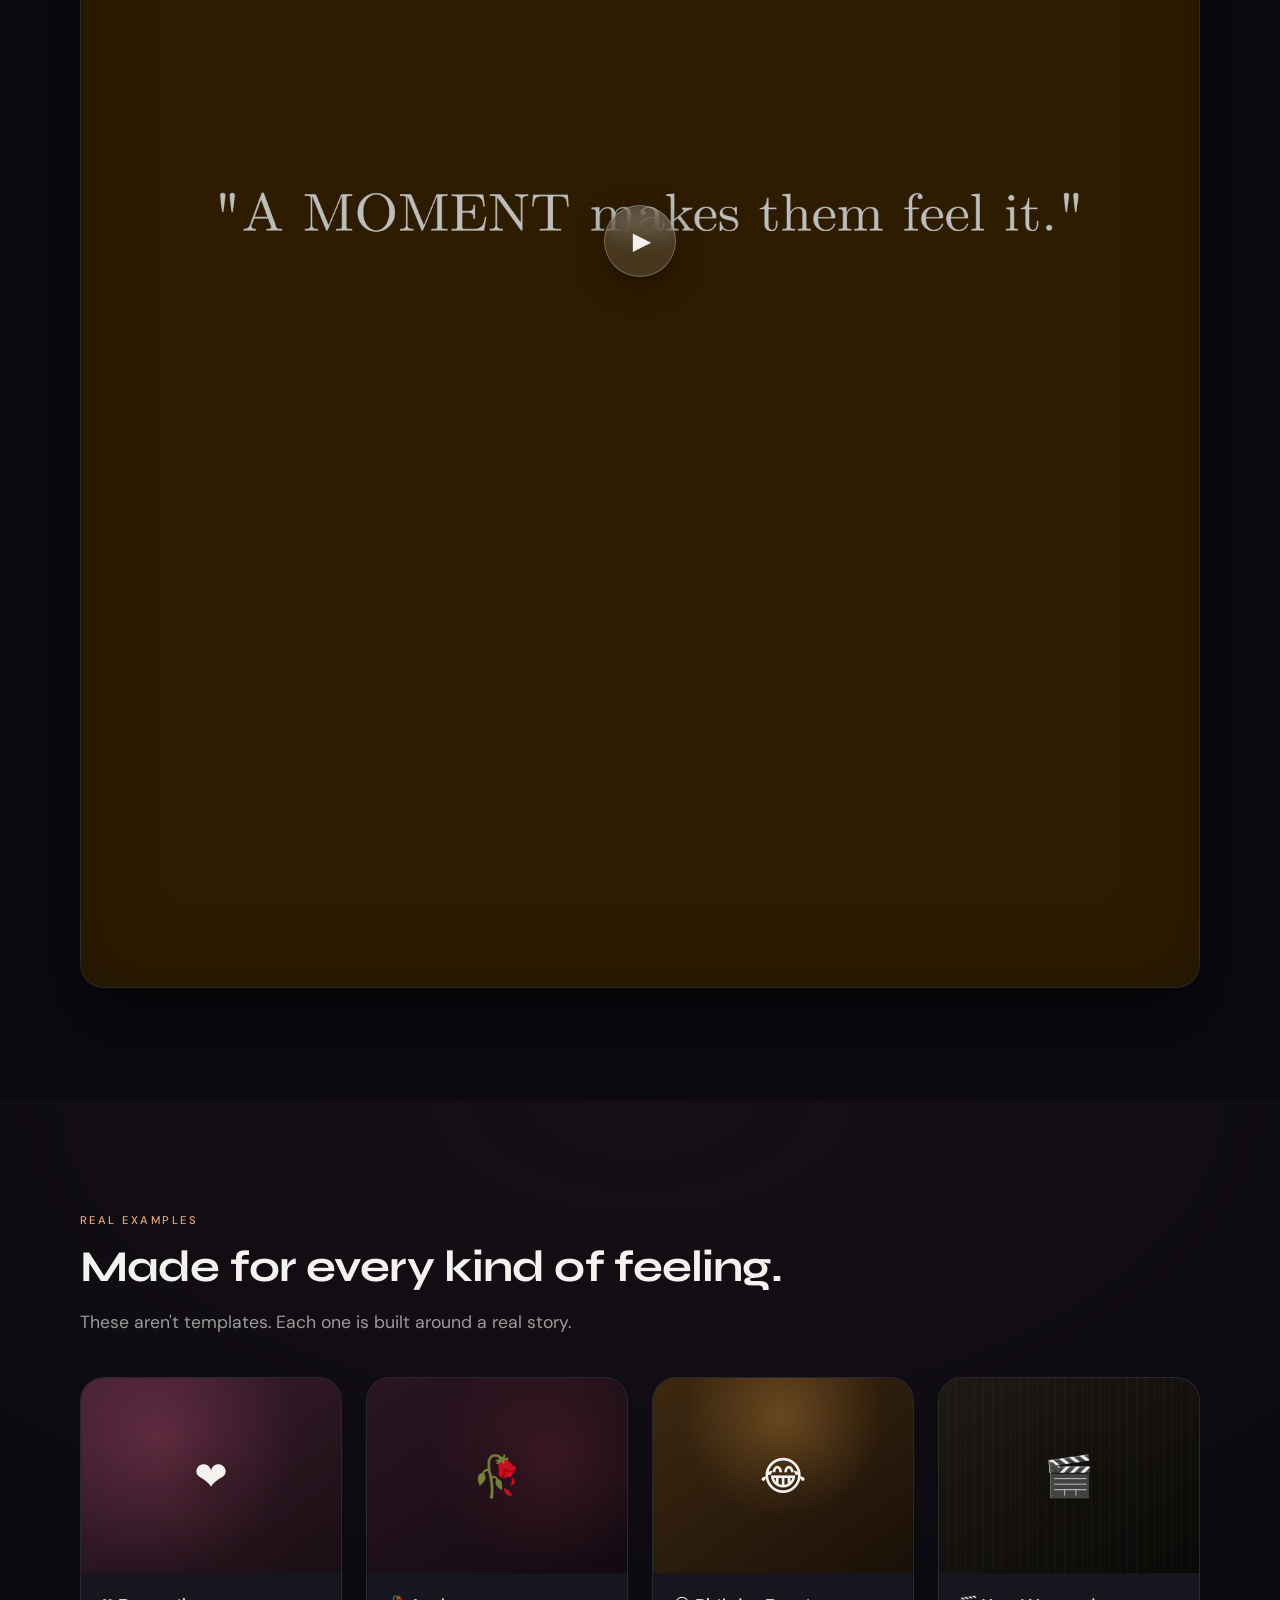
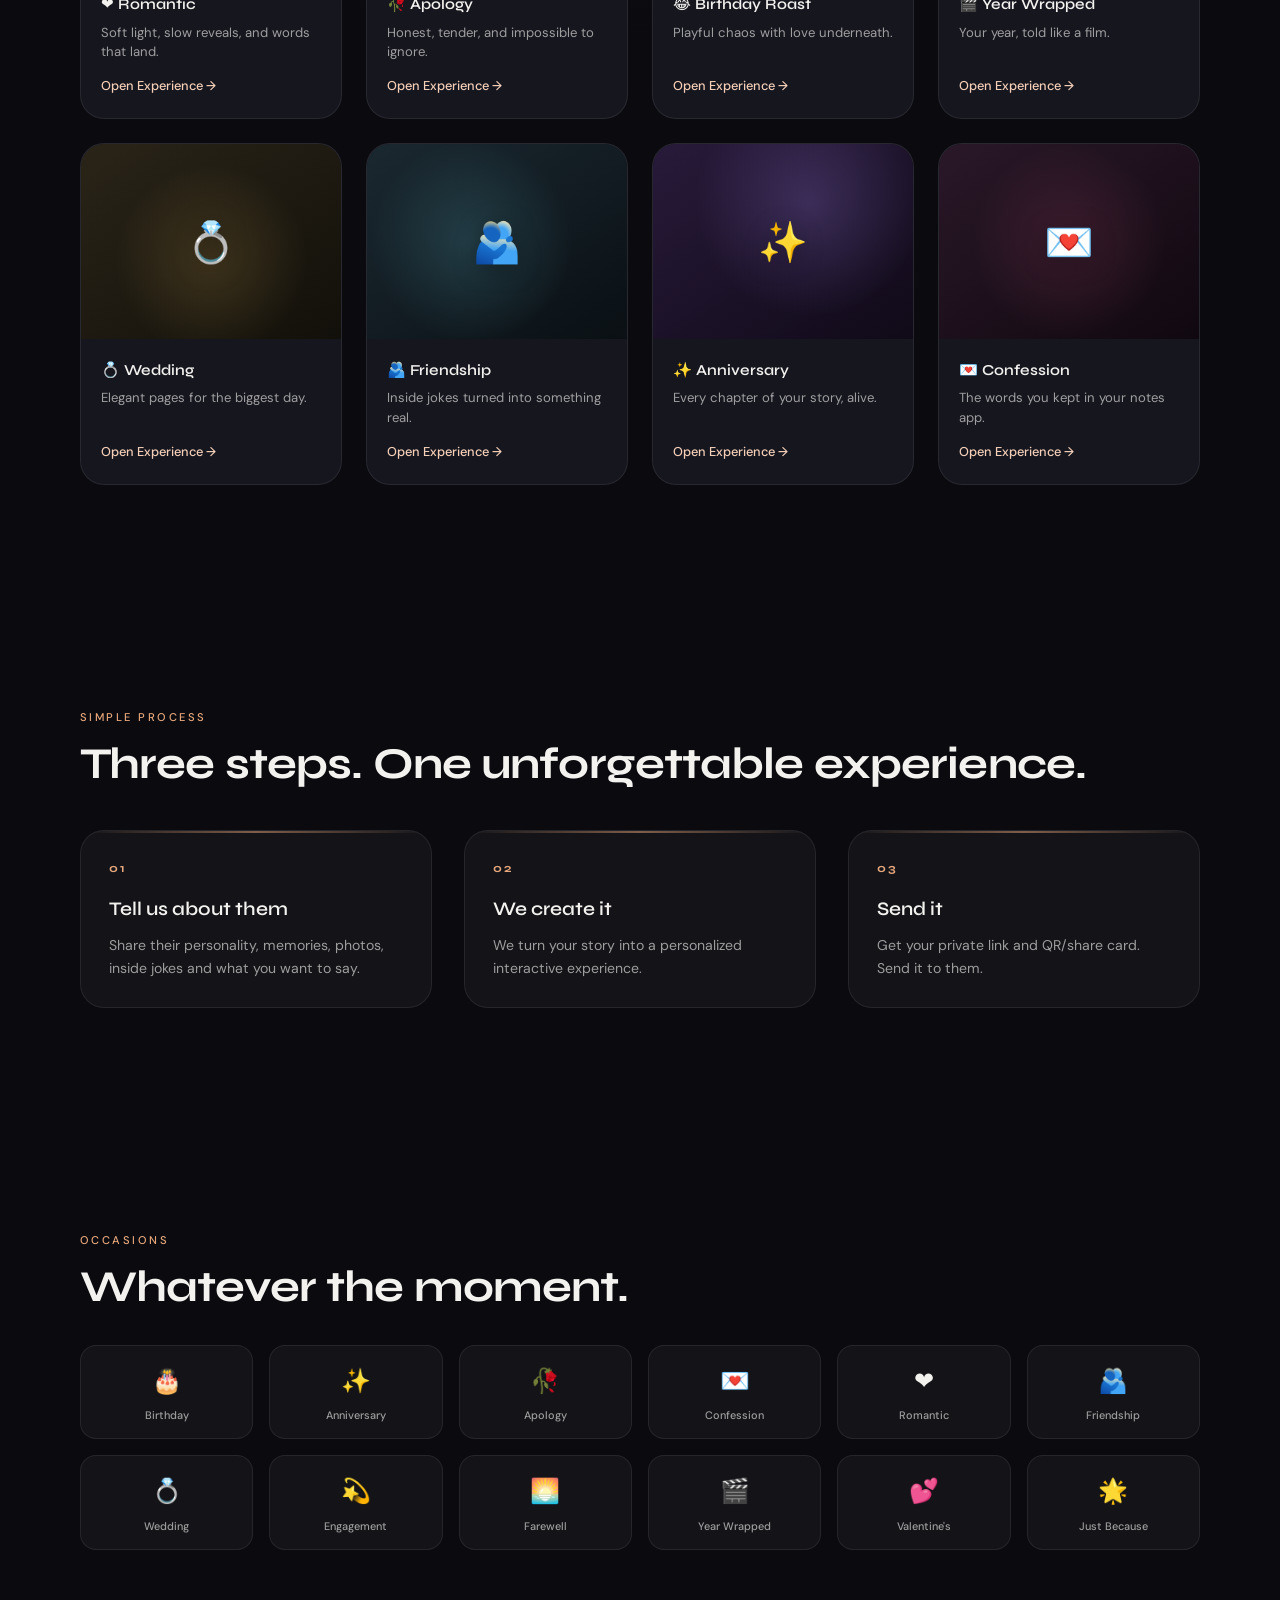
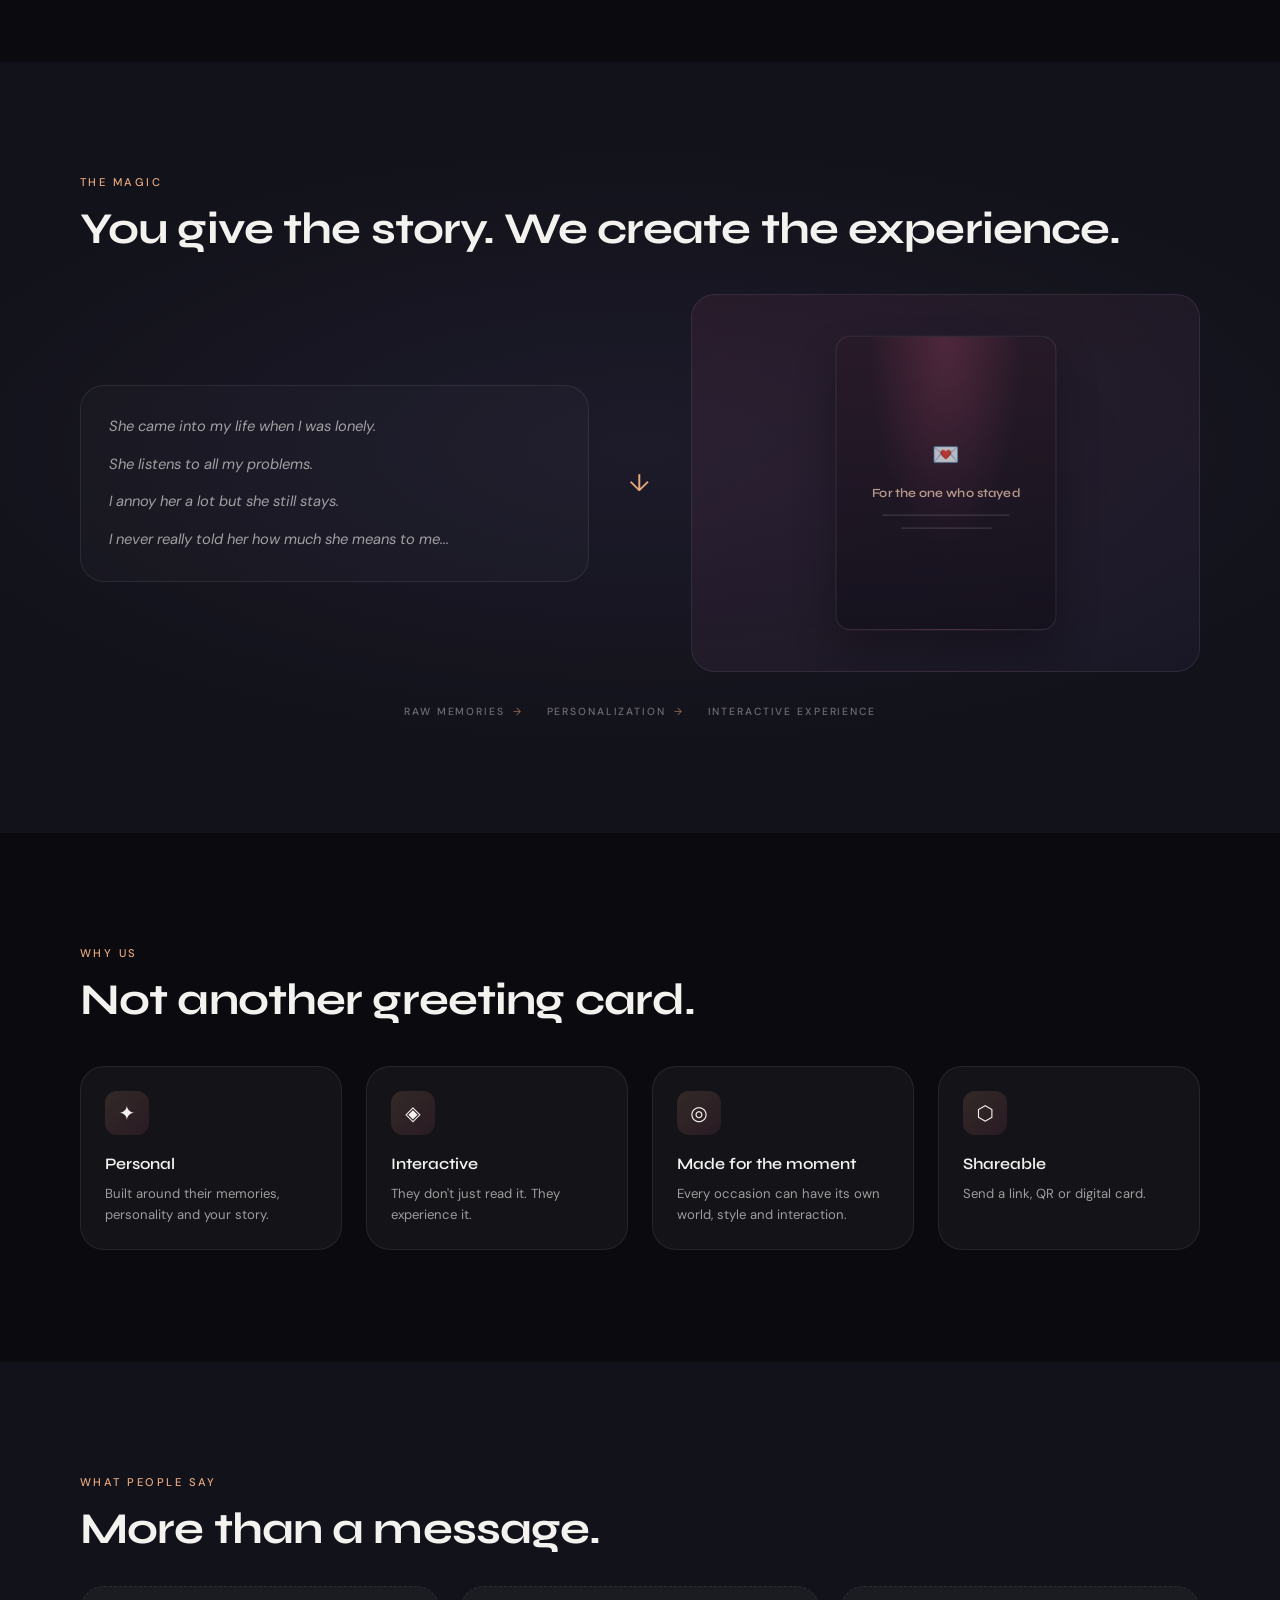
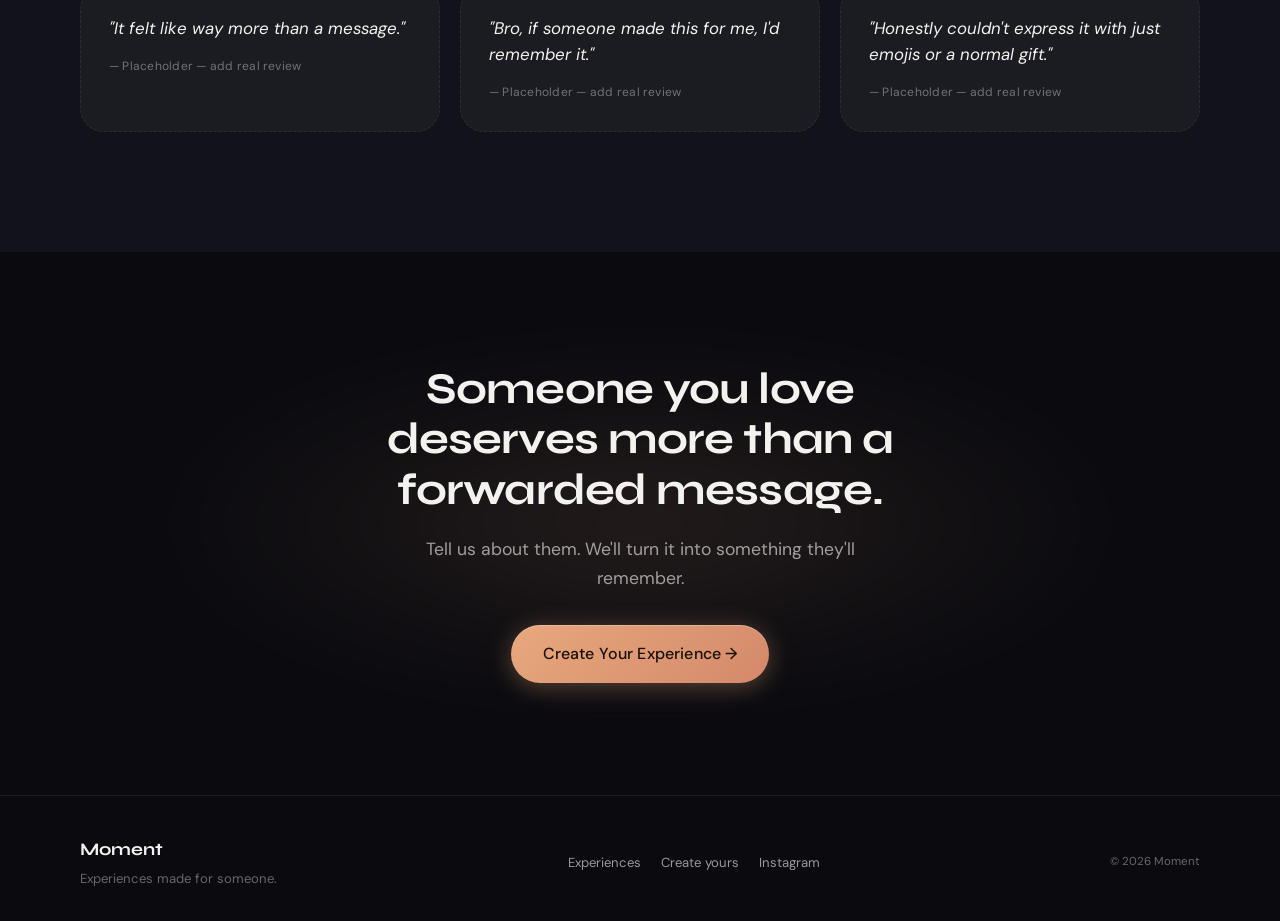
==== commit 580cefd4: "Update index.html" ====
--- a/index.html
+++ b/index.html
@@ -37,7 +37,7 @@
   #promo #promo-video {
     width: 100%;
     height: 100%;
-    object-fit: none;
+    object-fit: fill;
     object-position: center;
   }
 }
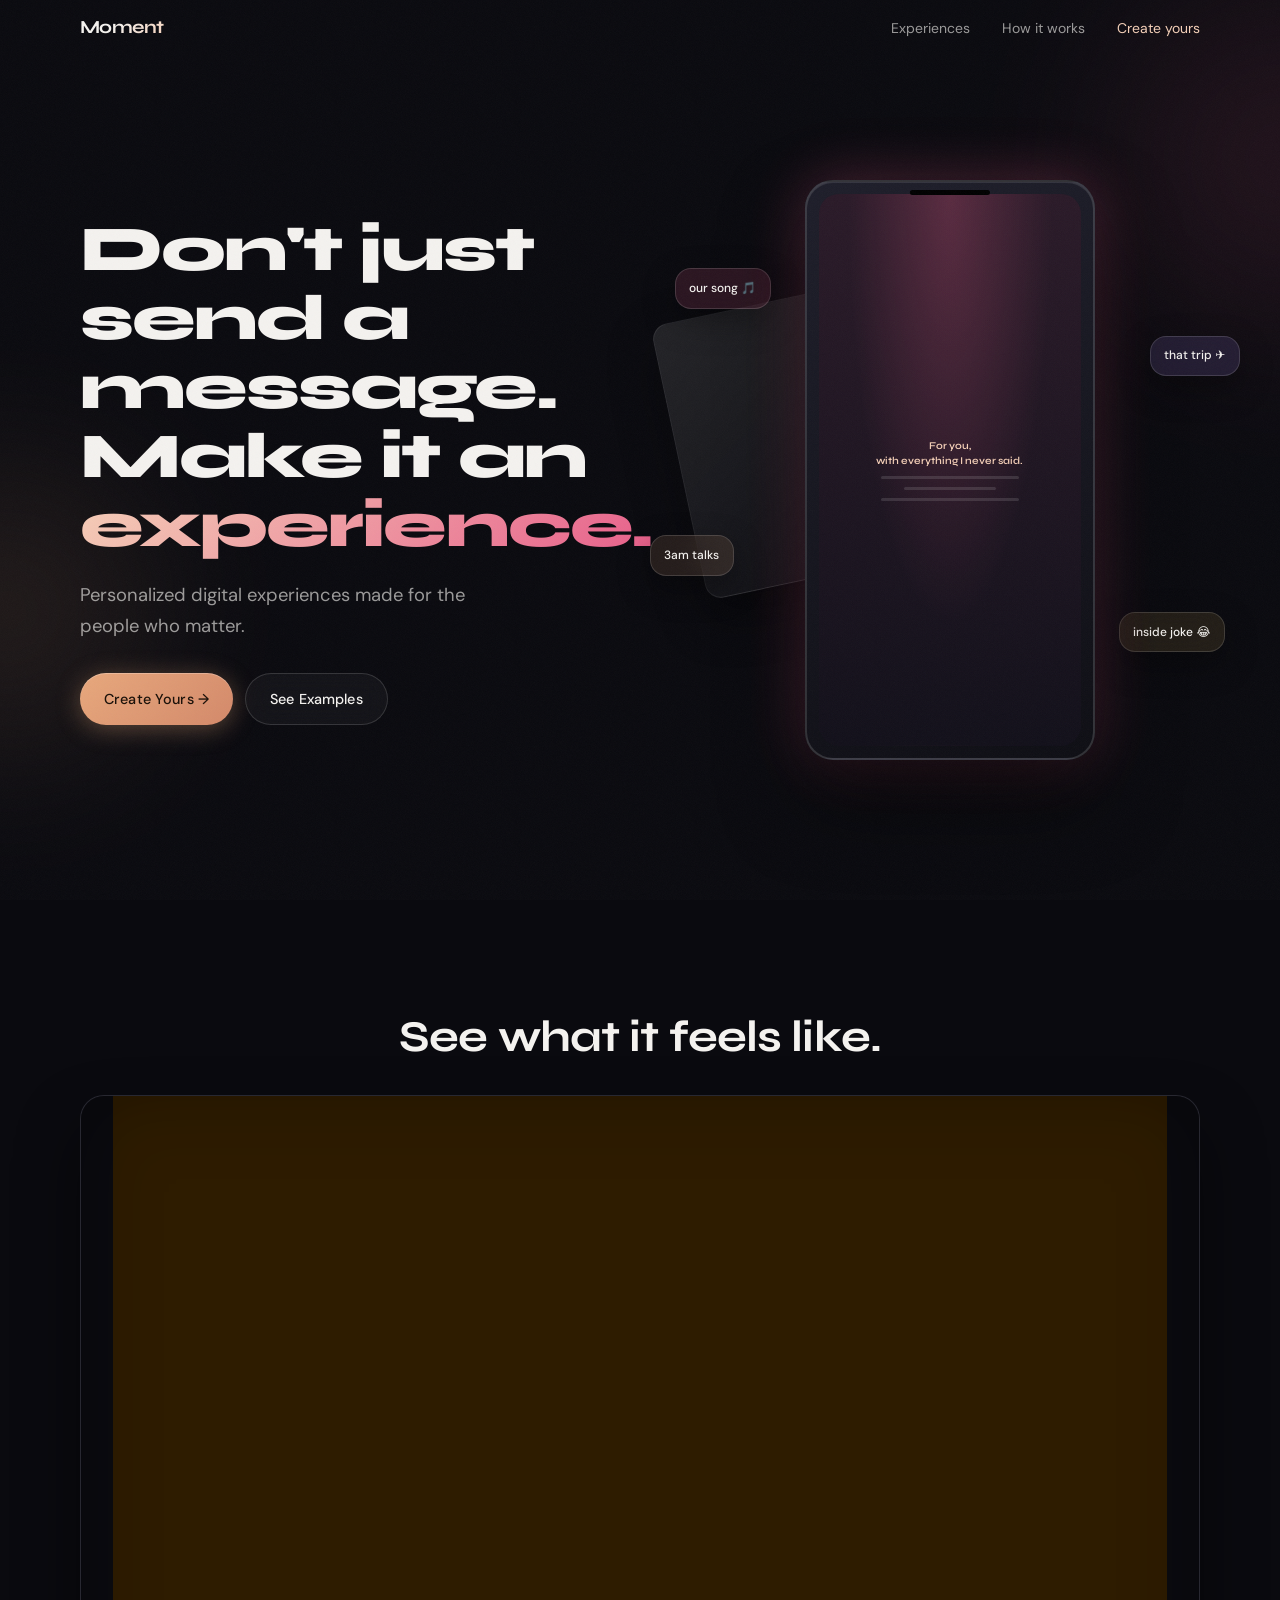
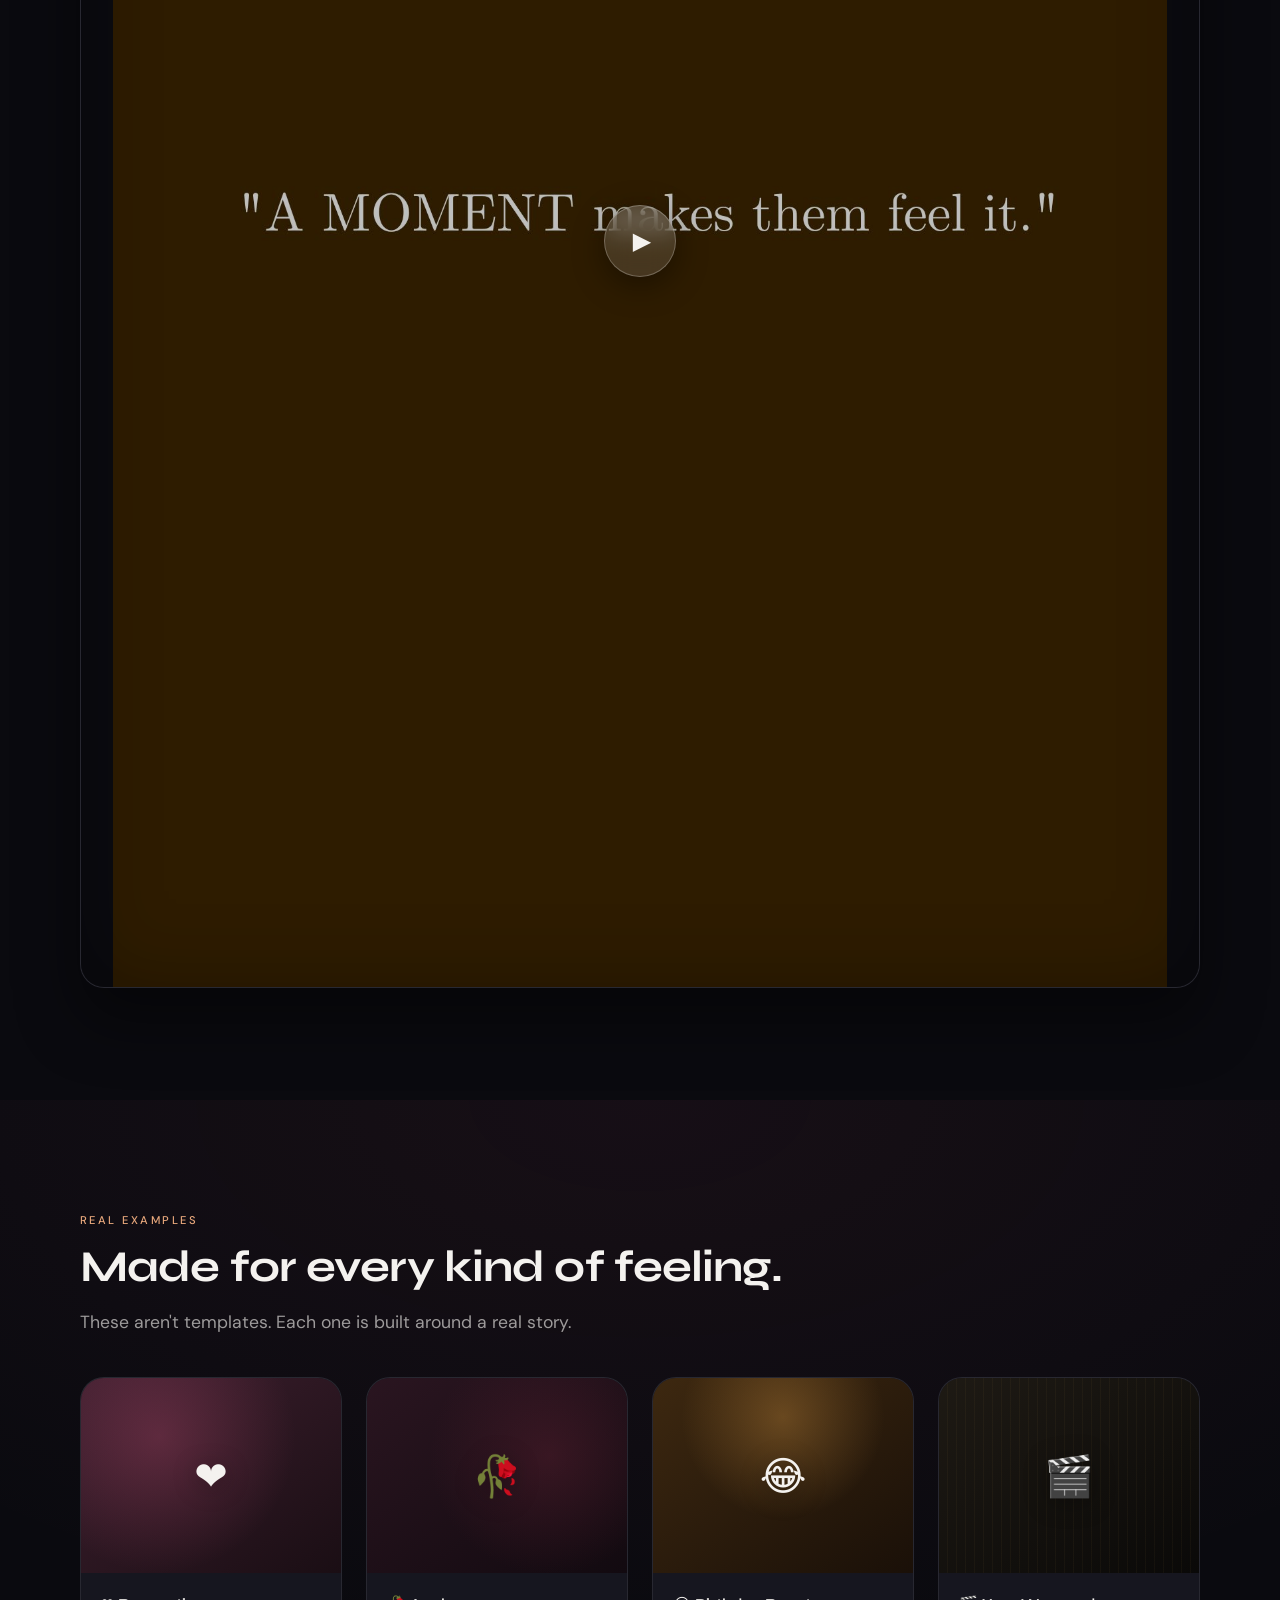
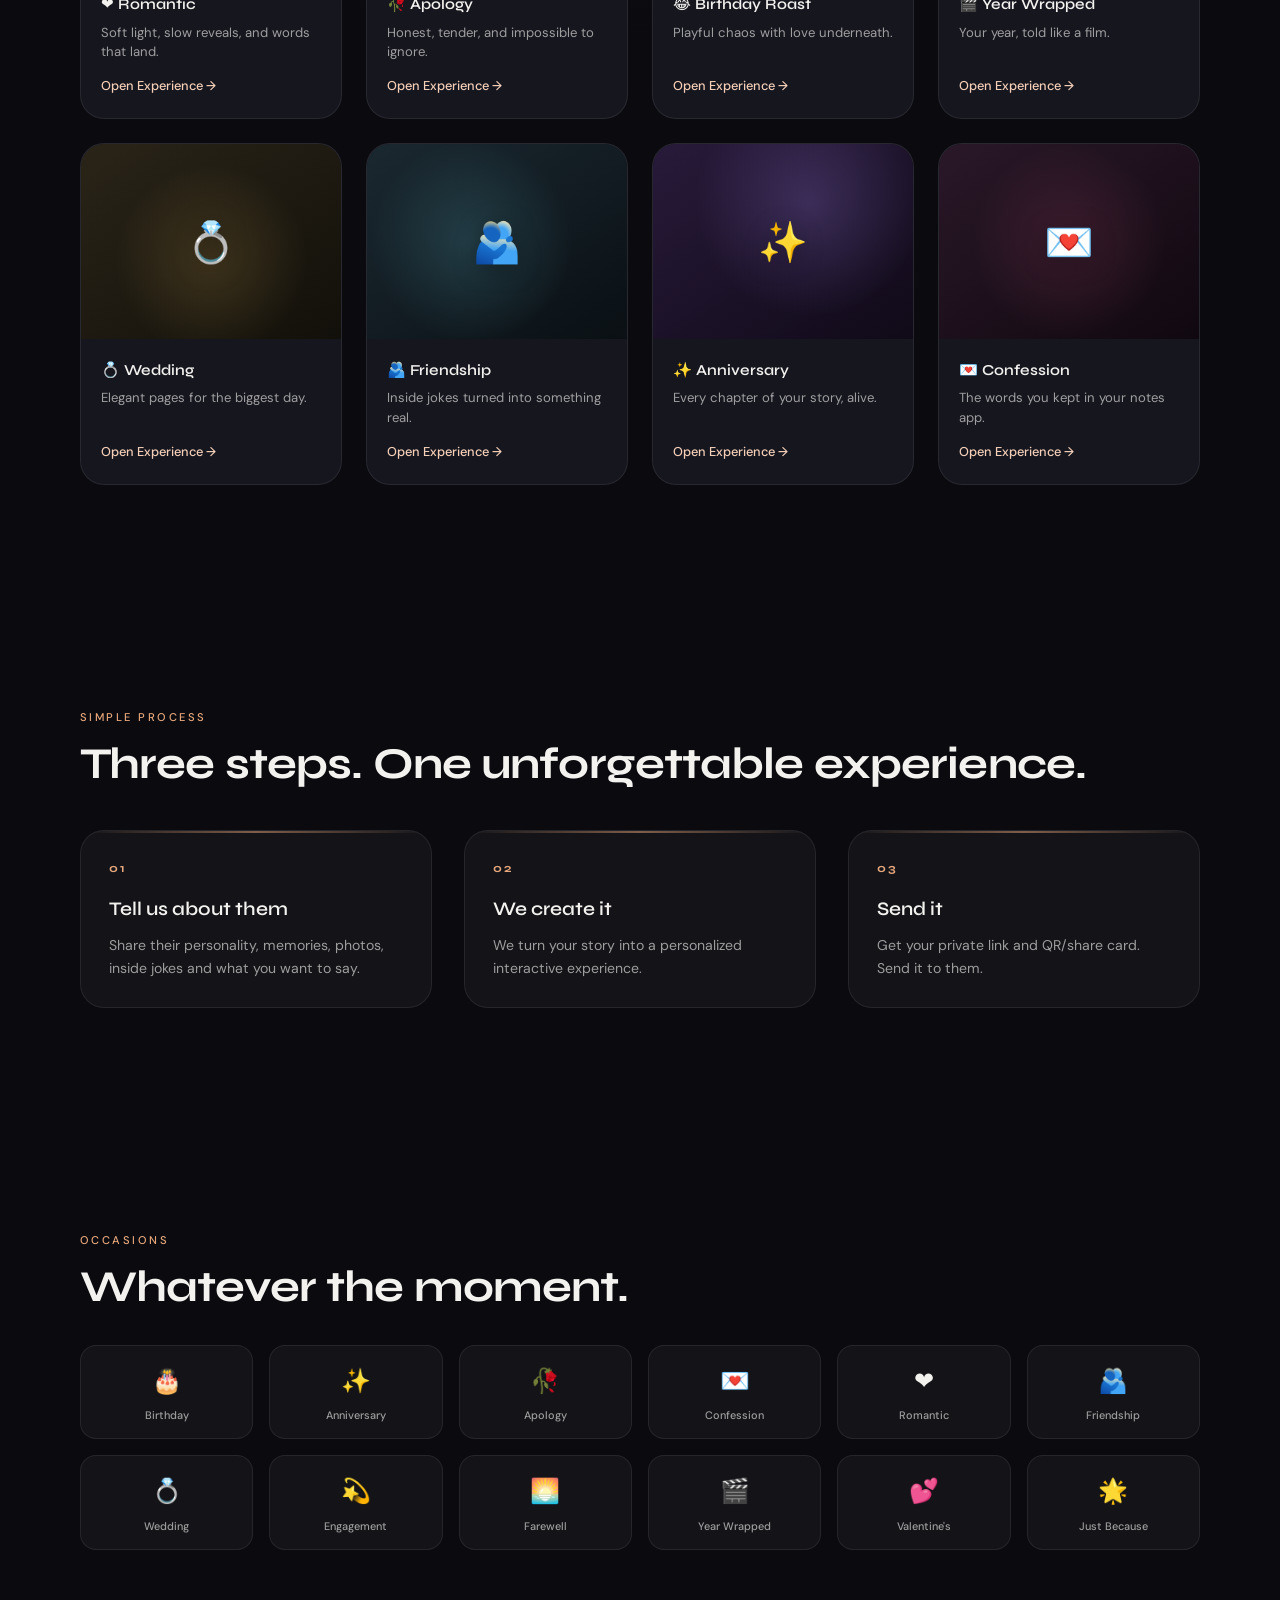
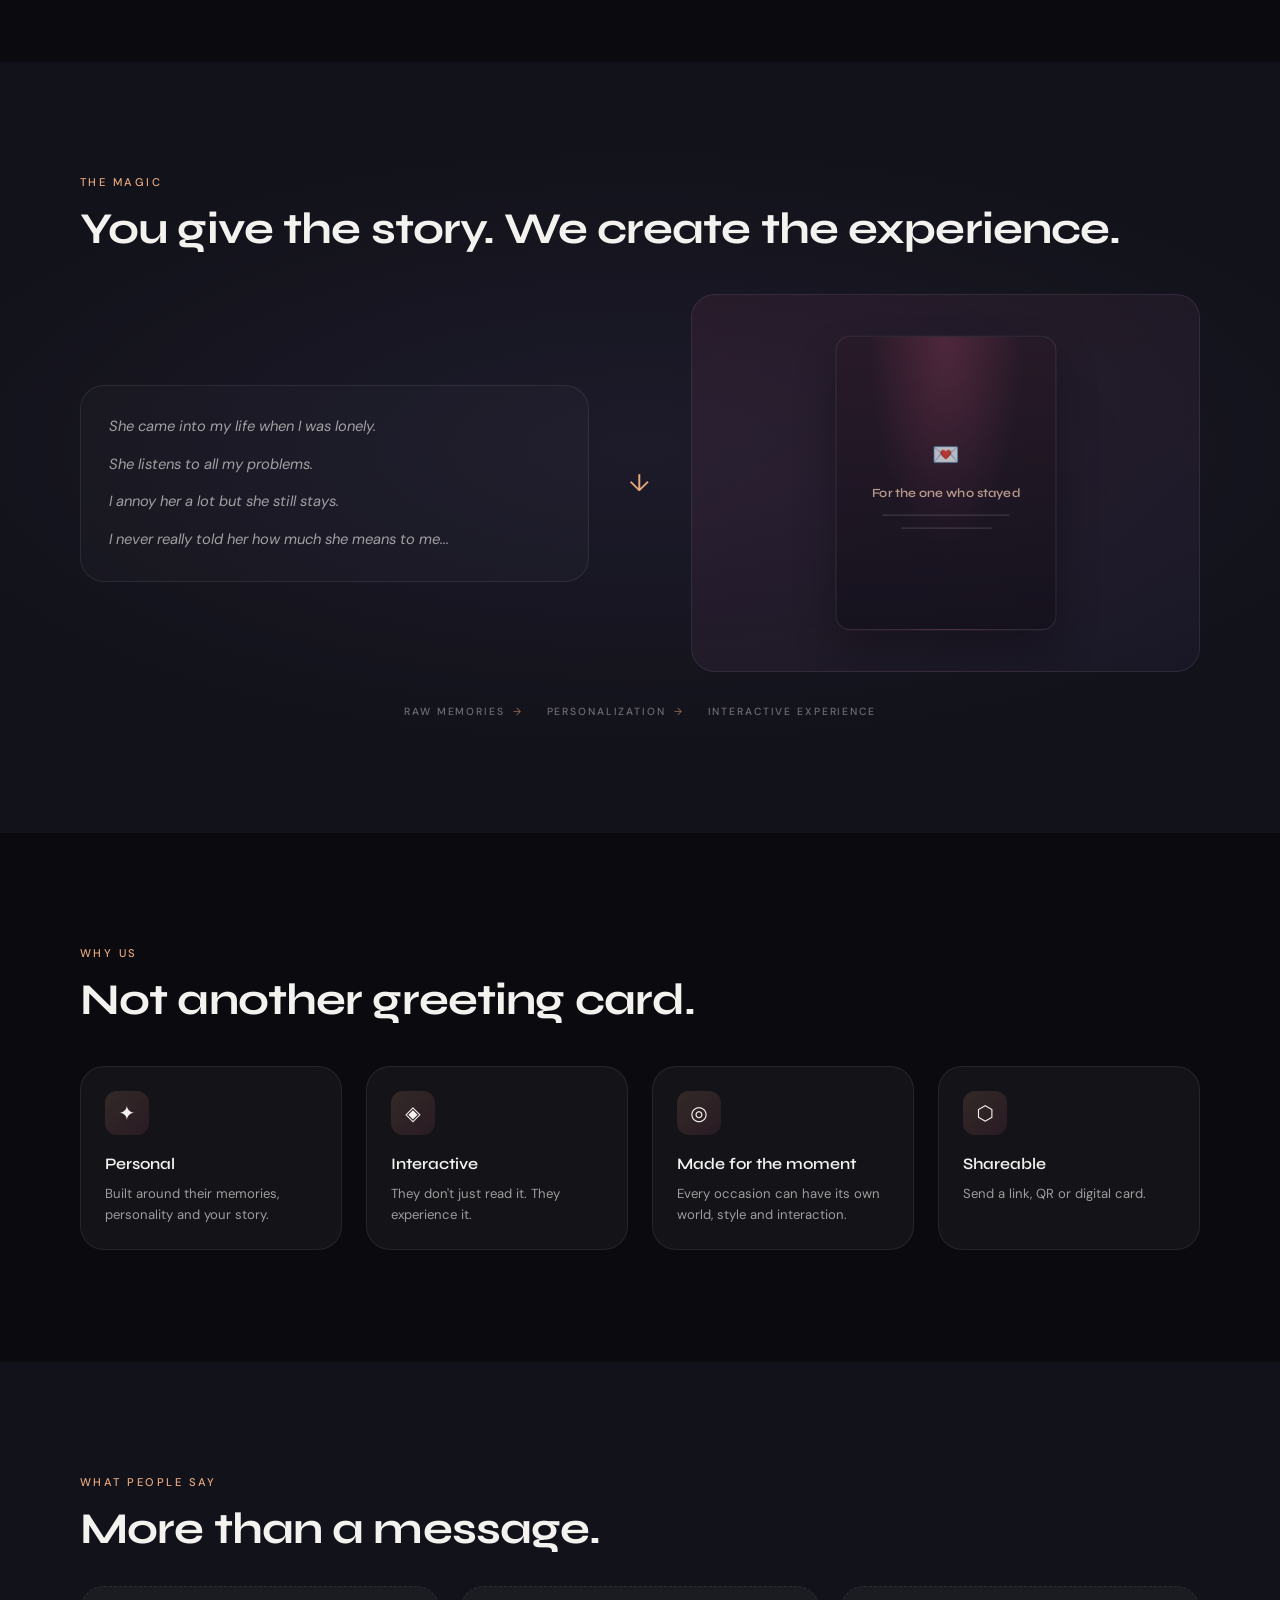
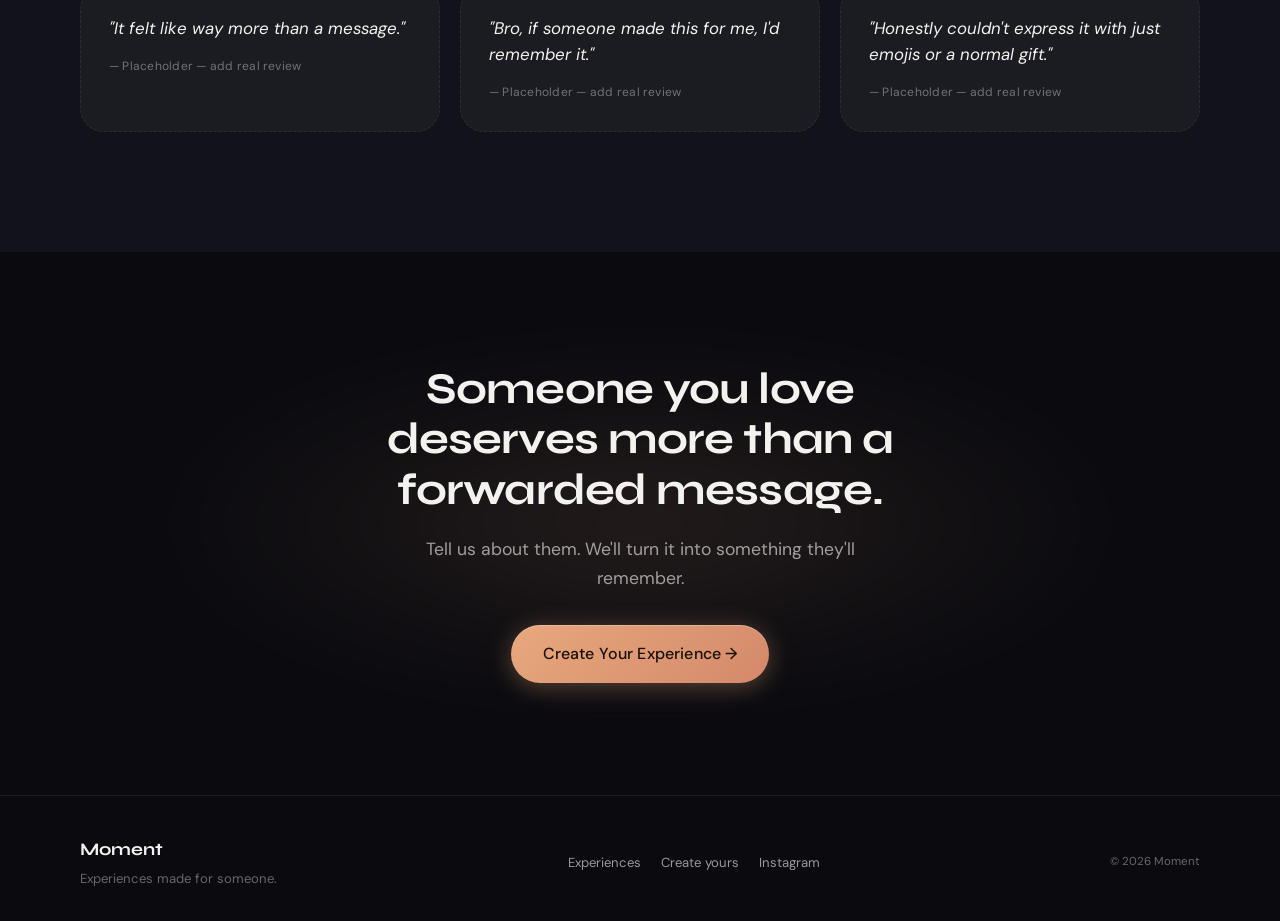
==== commit 4f2ab089: "Update index.html" ====
--- a/index.html
+++ b/index.html
@@ -37,7 +37,7 @@
   #promo #promo-video {
     width: 100%;
     height: 100%;
-    object-fit: fill;
+    object-fit: contain;
     object-position: center;
   }
 }
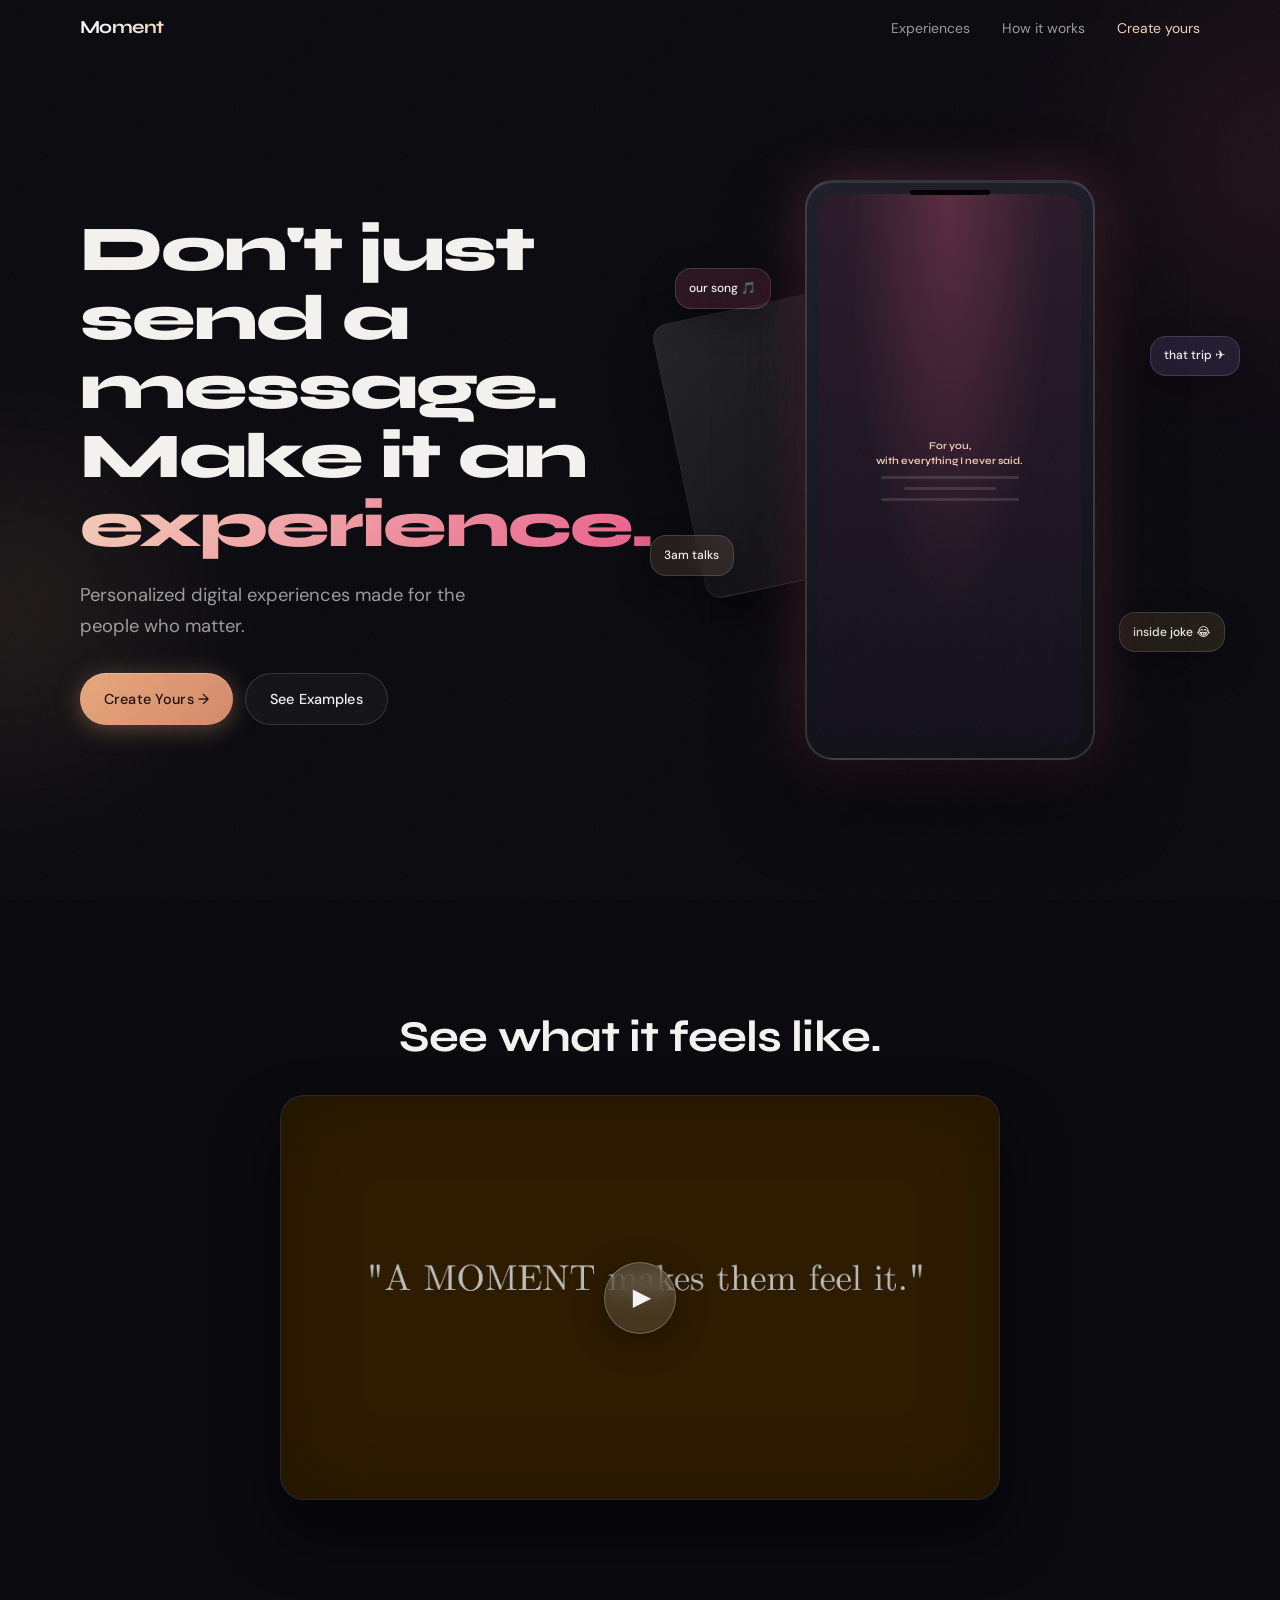
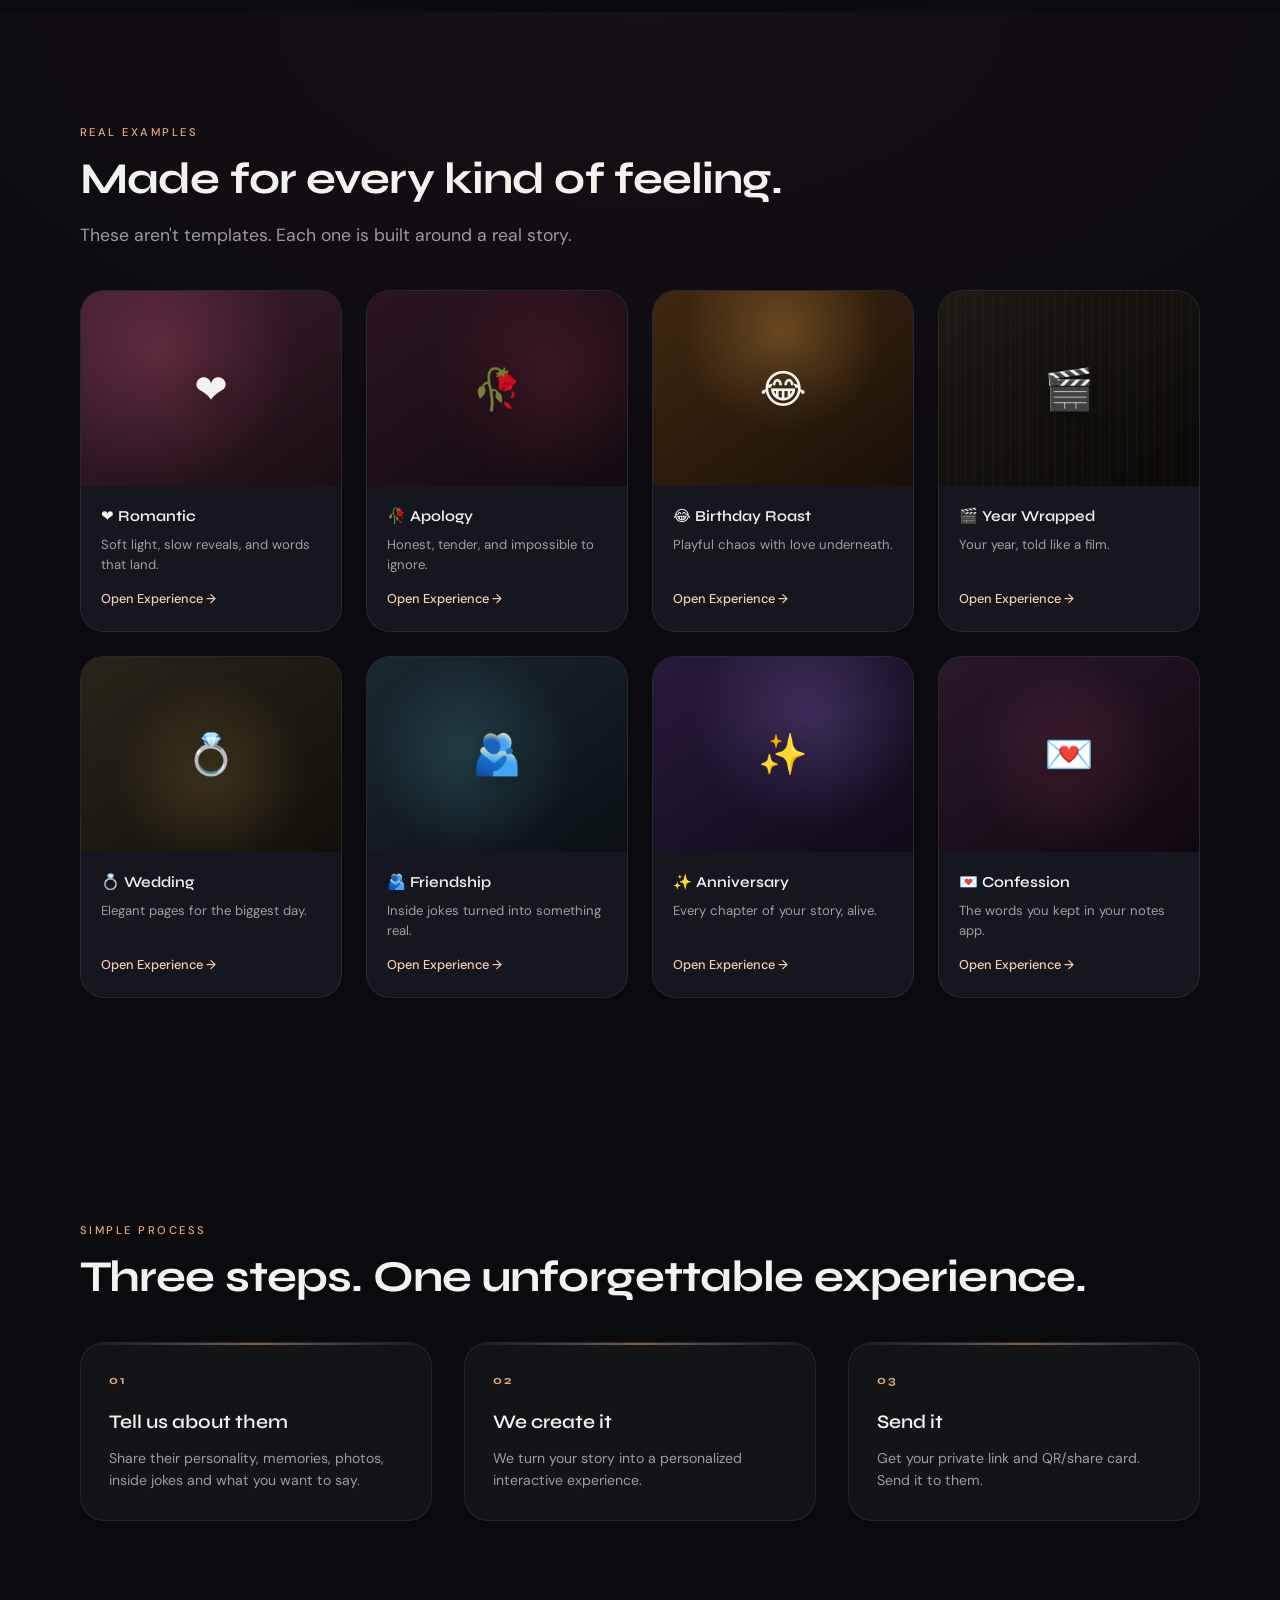
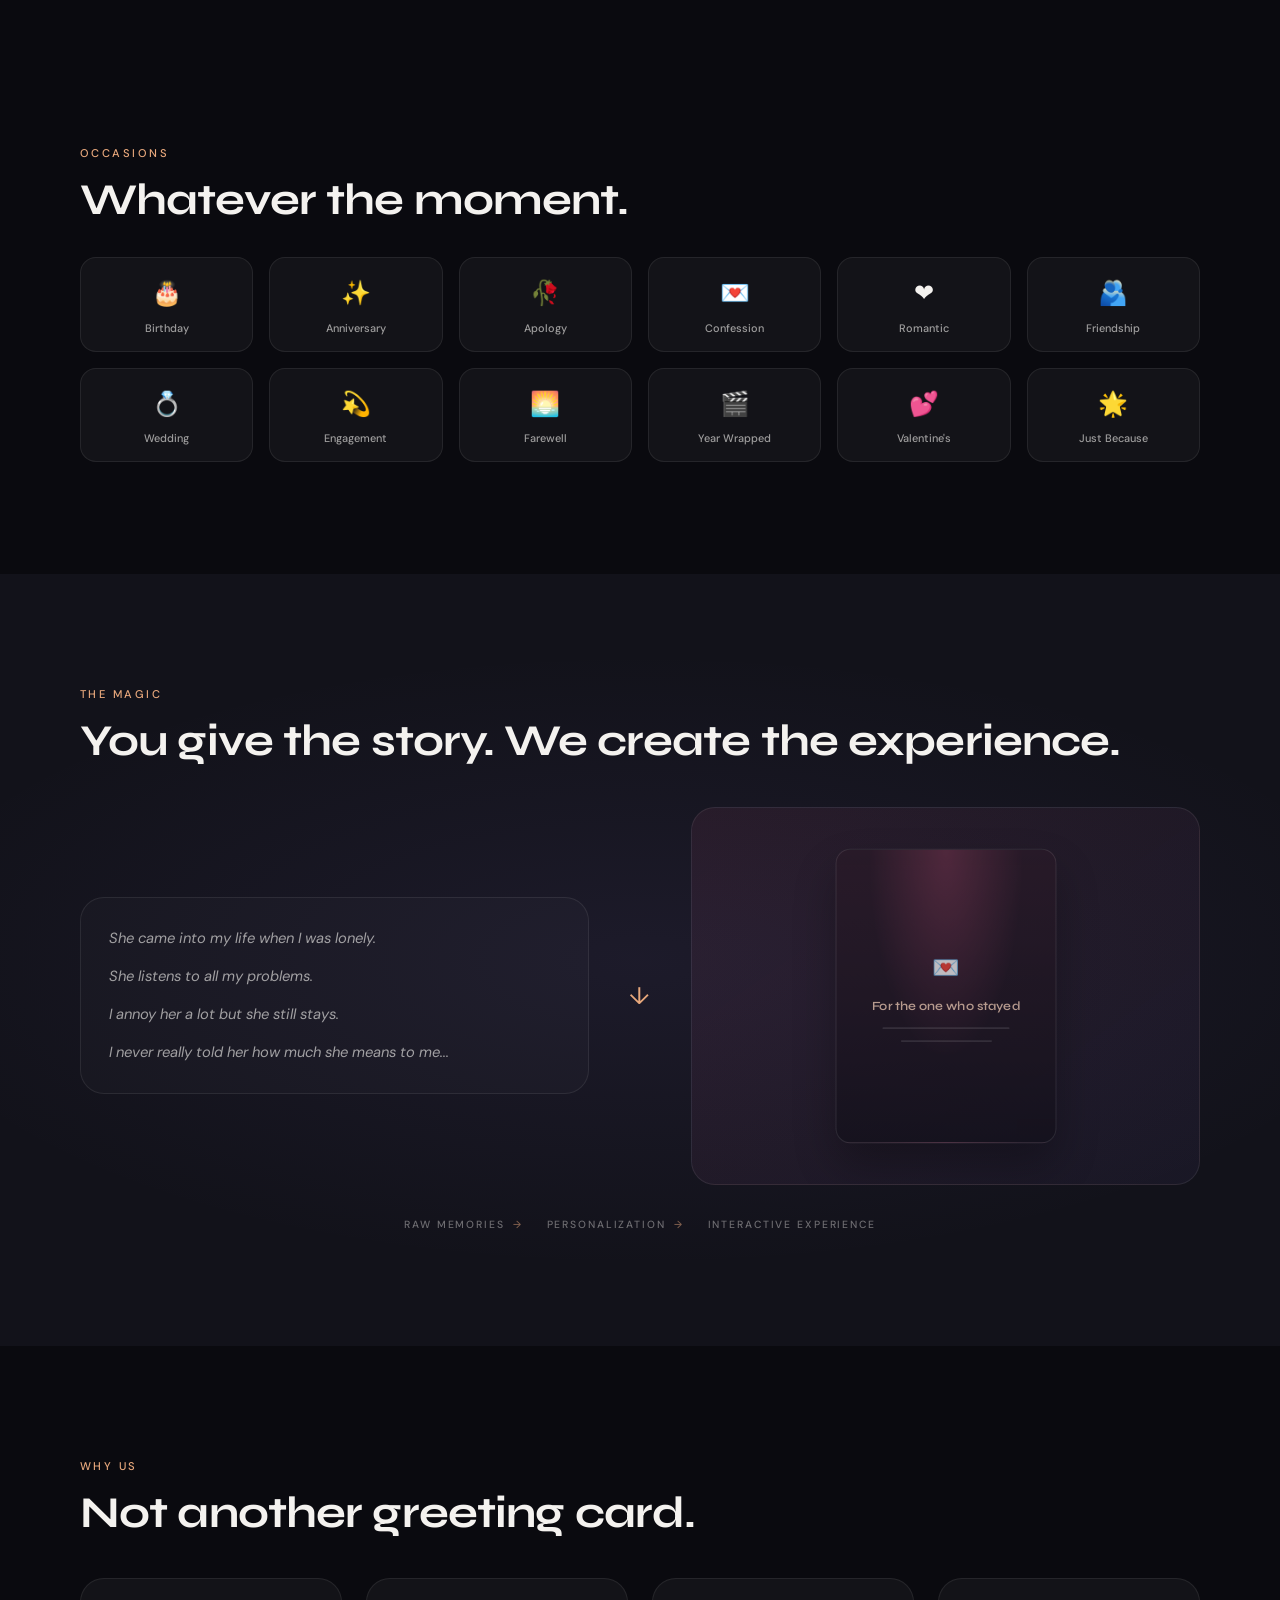
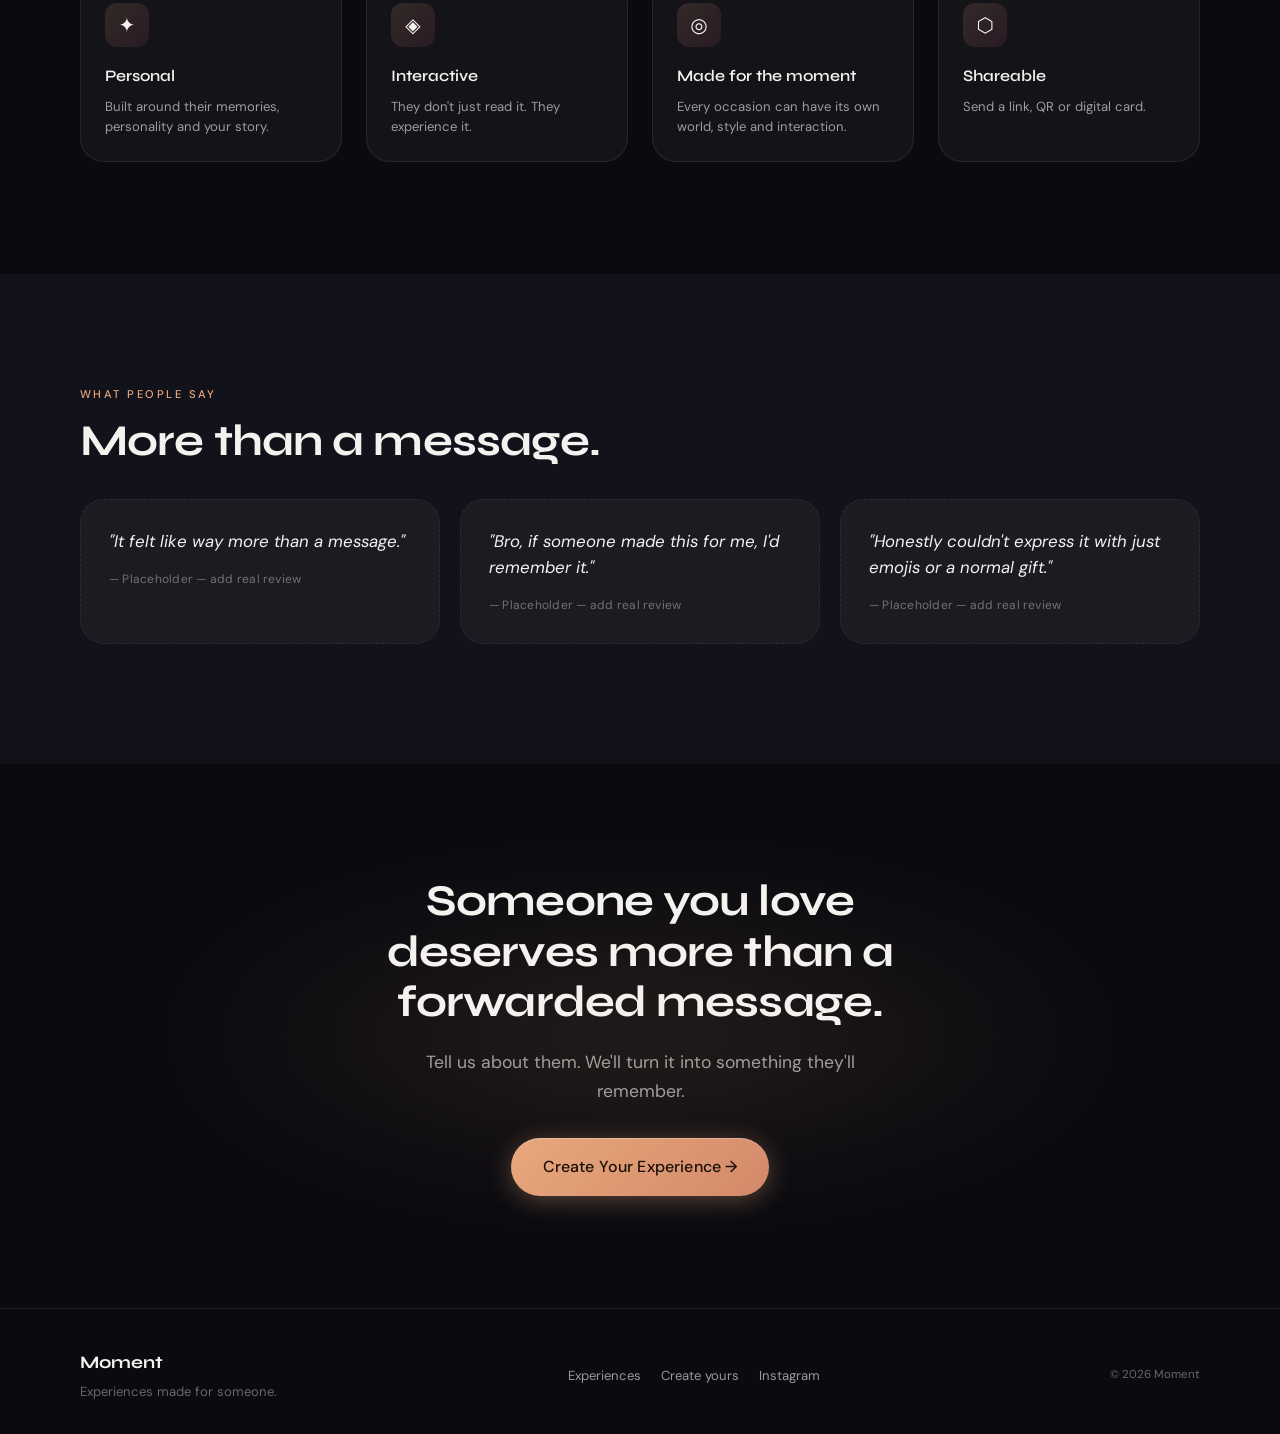
==== commit 468e61b0: "Update index.html" ====
--- a/index.html
+++ b/index.html
@@ -26,7 +26,7 @@
 
   <!-- MOBILE PROMO VIDEO FIX ONLY -->
   <style>
-   @media  {
+   @media  (max-width: 768px){
     #promo .video-frame {
       width: 100%;
       aspect-ratio: 3 / 4;
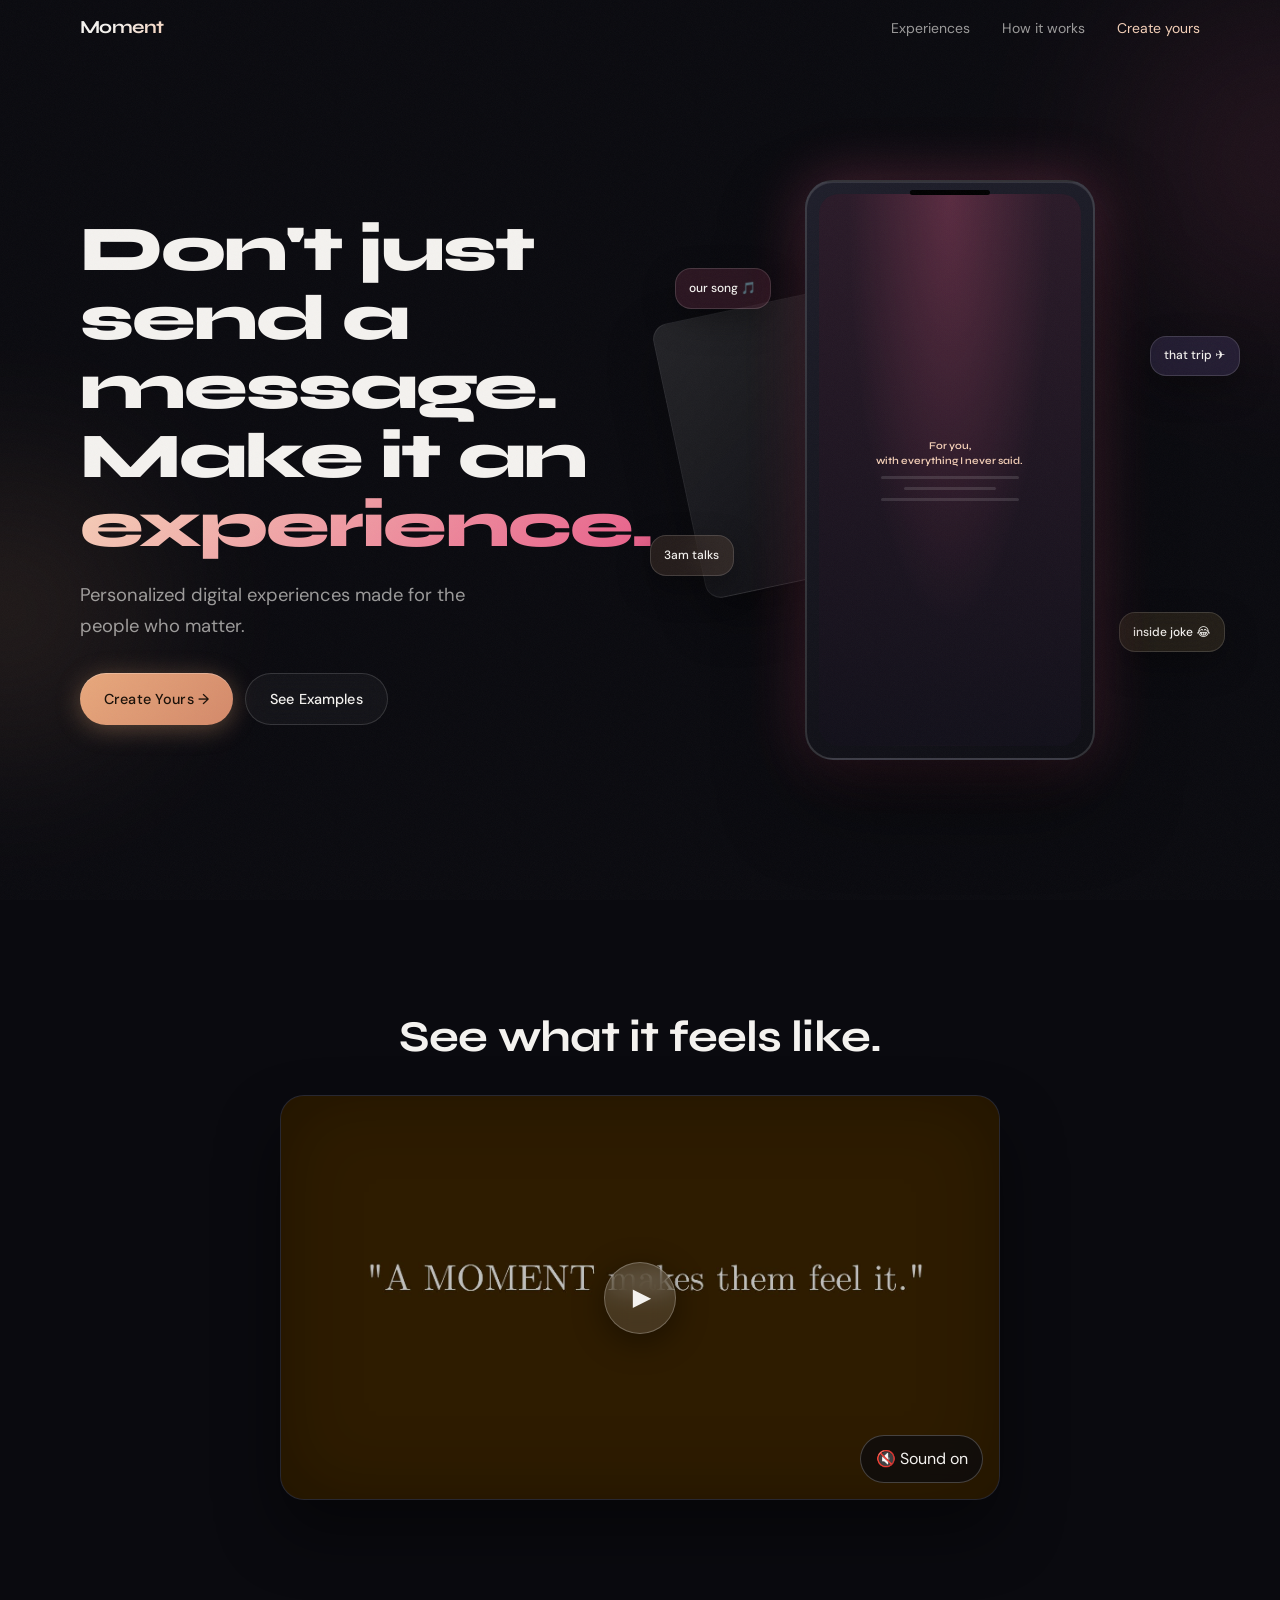
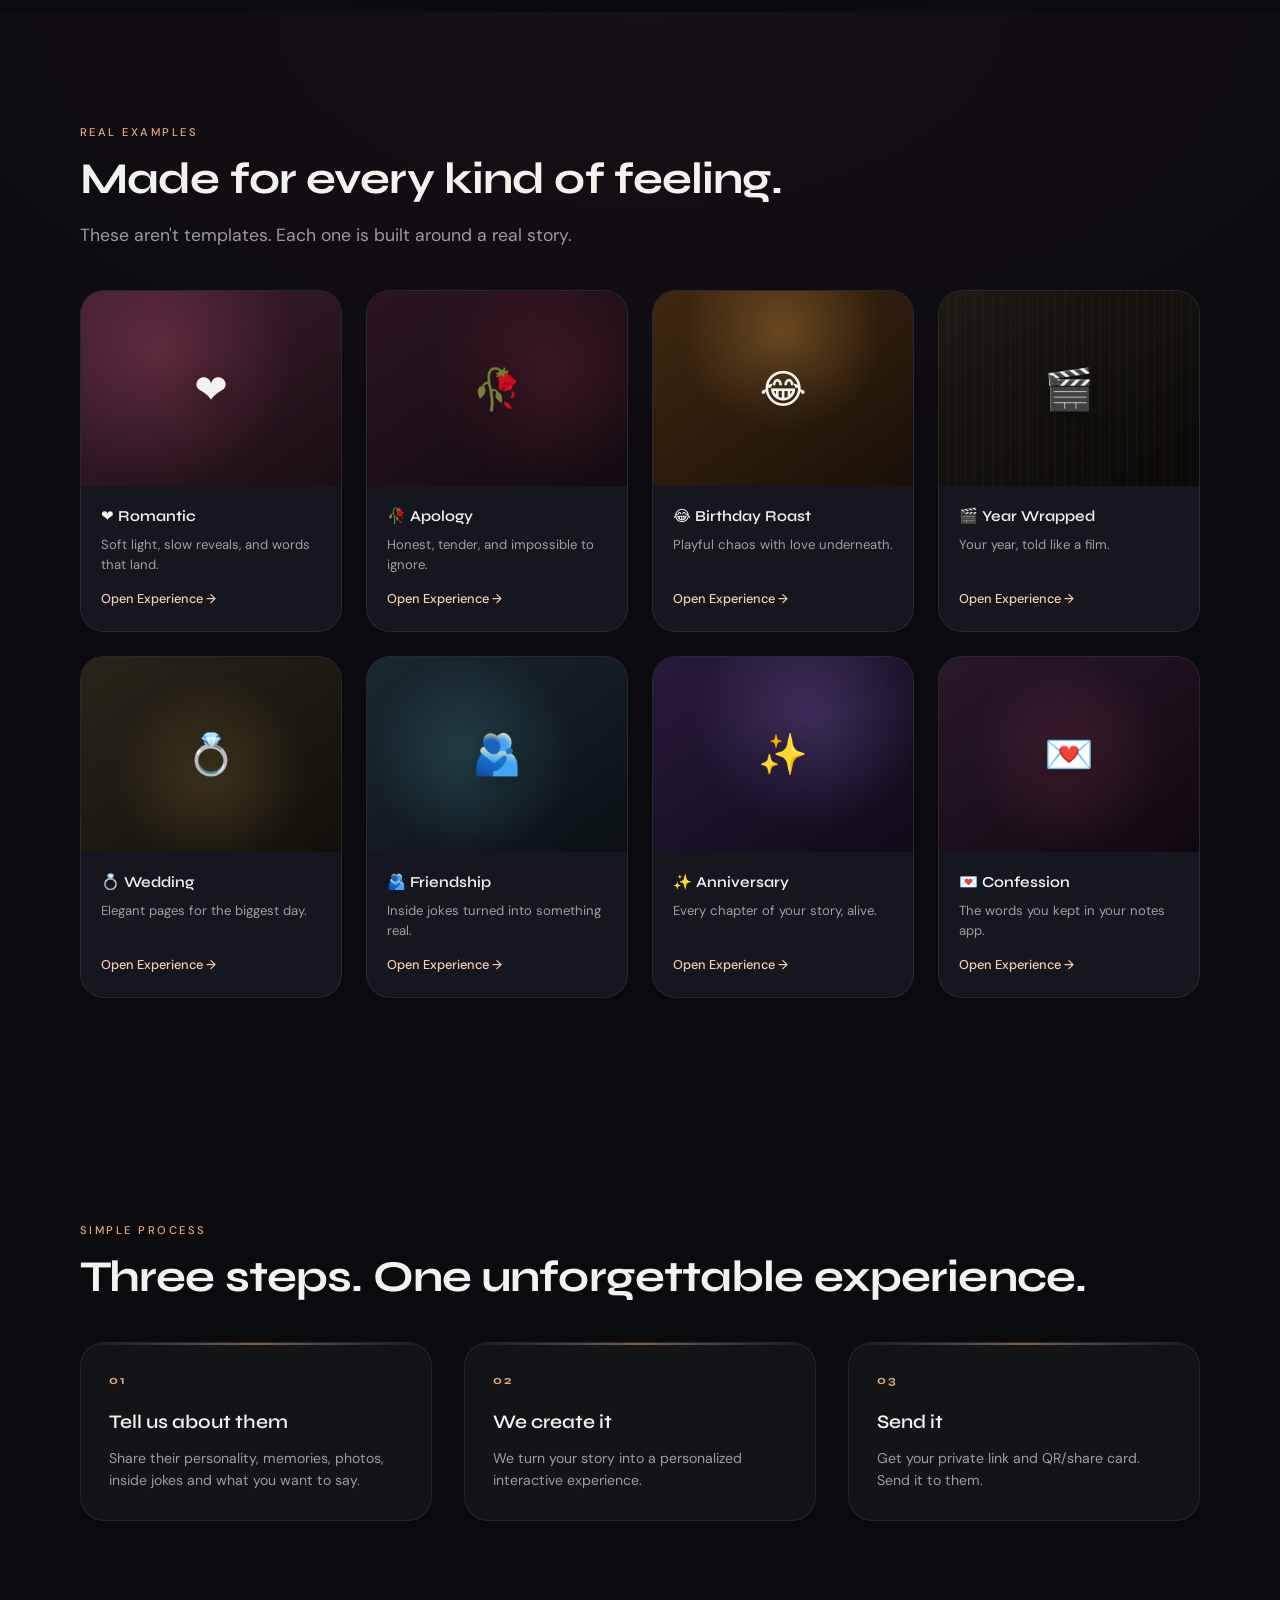
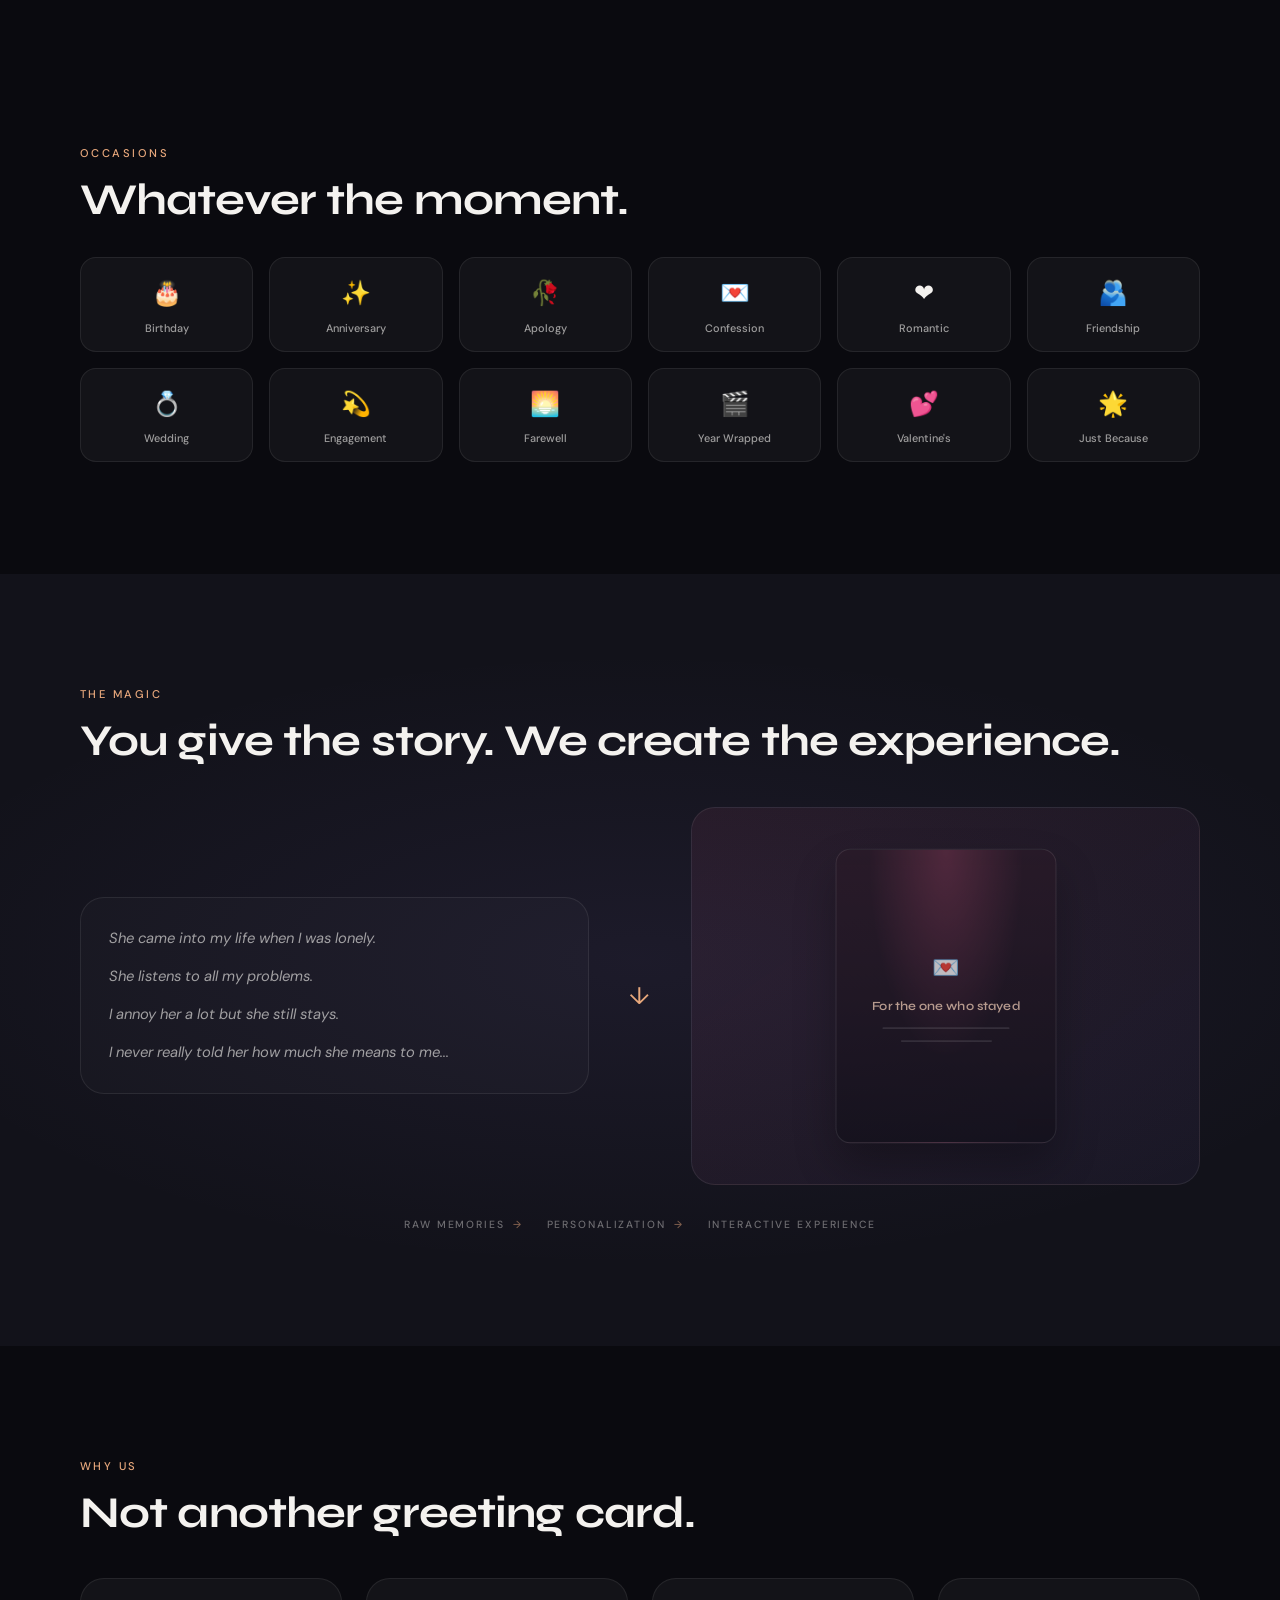
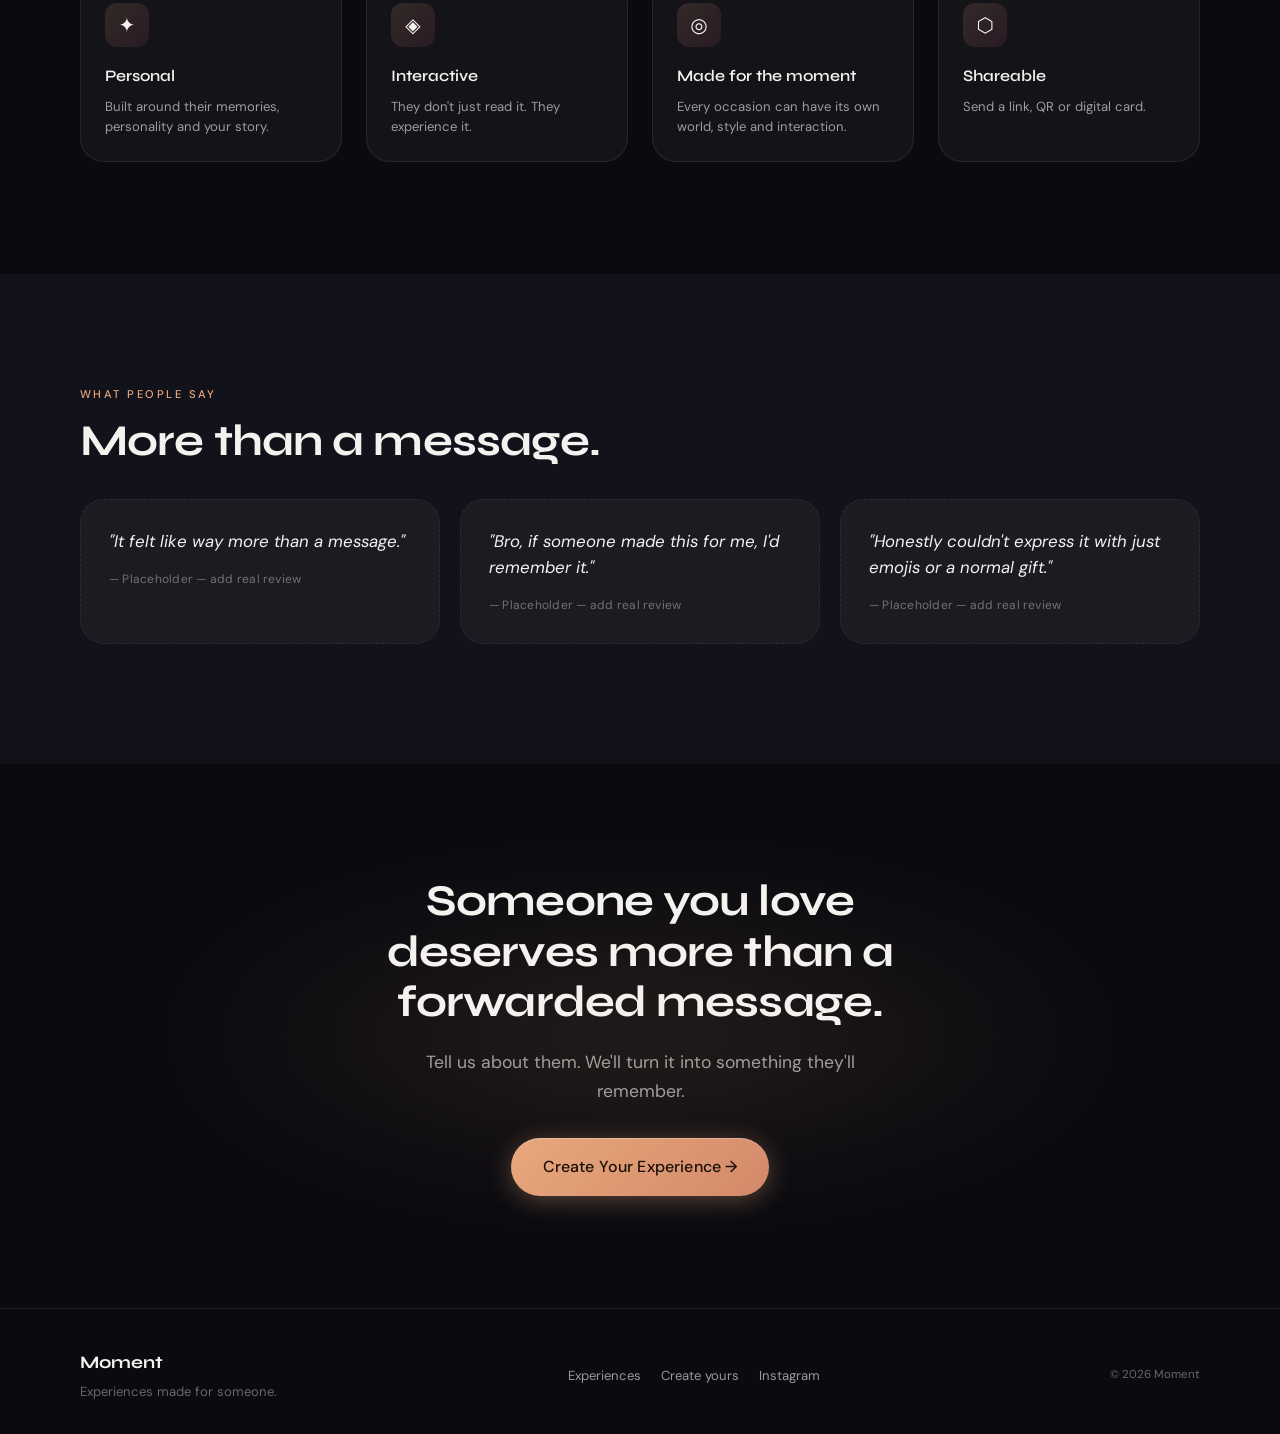
==== commit 6d6c3325: "Update index.html" ====
--- a/index.html
+++ b/index.html
@@ -41,6 +41,25 @@
     object-position: center;
   }
 }
+    .video-sound {
+      position: absolute;
+      right: 1rem;
+      bottom: 1rem;
+      z-index: 5;
+      border: 1px solid rgba(255,255,255,.22);
+      border-radius: 999px;
+      padding: .65rem .9rem;
+      background: rgba(10,10,15,.72);
+      color: inherit;
+      font: inherit;
+      cursor: pointer;
+      backdrop-filter: blur(10px);
+      -webkit-backdrop-filter: blur(10px);
+    }
+    .video-sound:focus-visible { outline: 2px solid currentColor; outline-offset: 2px; }
+    @media (max-width: 768px) {
+      .video-sound { right: .75rem; bottom: .75rem; font-size: .85rem; }
+    }
   </style>
 </head>
 <body>
@@ -180,6 +199,9 @@
             </button>
           </div>
 
+          <button type="button" class="video-sound" id="video-sound"
+            aria-label="Turn sound on" aria-pressed="false">🔇 Sound on</button>
+
         </div>
       </div>
     </section>
@@ -518,5 +540,23 @@
 
   <script src="script.js"></script>
 
+  <script>
+    (function () {
+      const video = document.getElementById('promo-video');
+      const soundButton = document.getElementById('video-sound');
+      if (!video || !soundButton) return;
+      soundButton.addEventListener('click', function () {
+        video.muted = false;
+        video.volume = 1;
+        const playPromise = video.play();
+        if (playPromise && typeof playPromise.catch === 'function') {
+          playPromise.catch(function () {});
+        }
+        soundButton.setAttribute('aria-pressed', 'true');
+        soundButton.setAttribute('aria-label', 'Turn sound off');
+        soundButton.textContent = '🔊 Sound on';
+      });
+    })();
+  </script>
 </body>
 </html>
